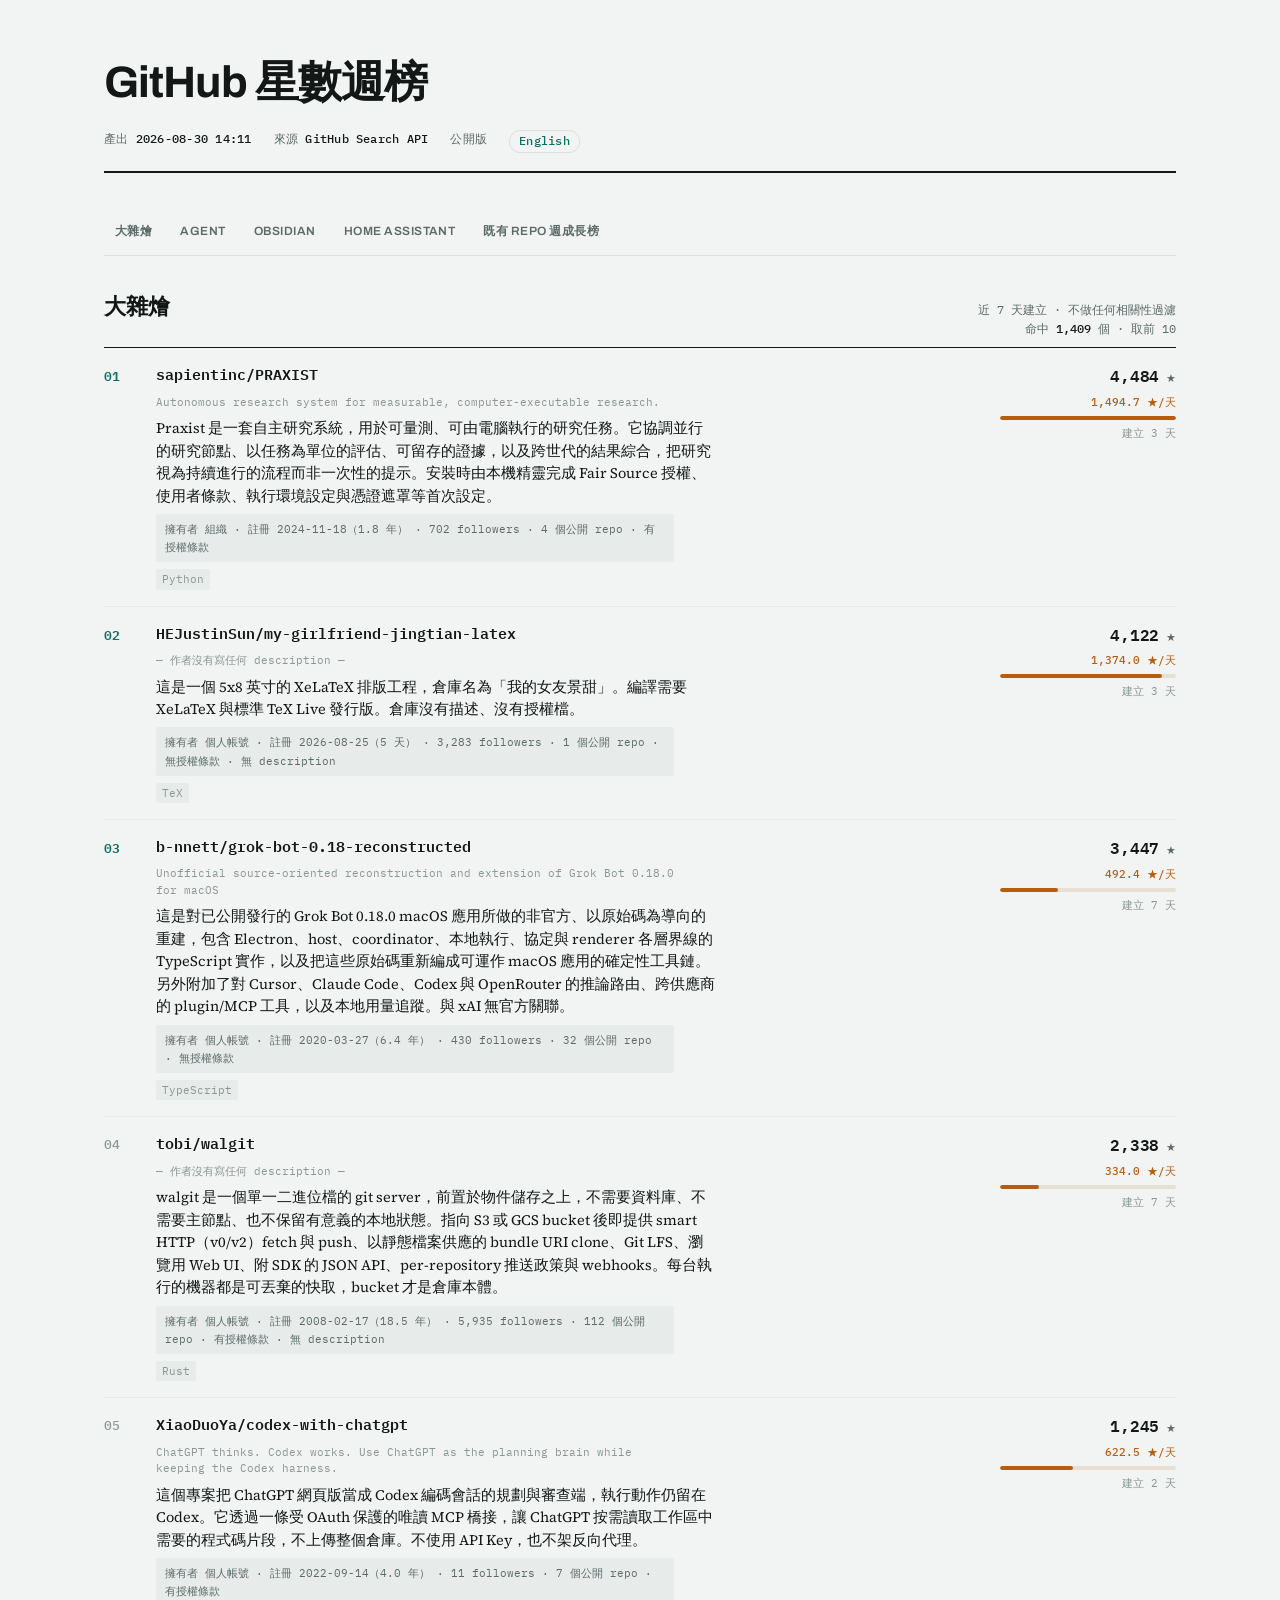
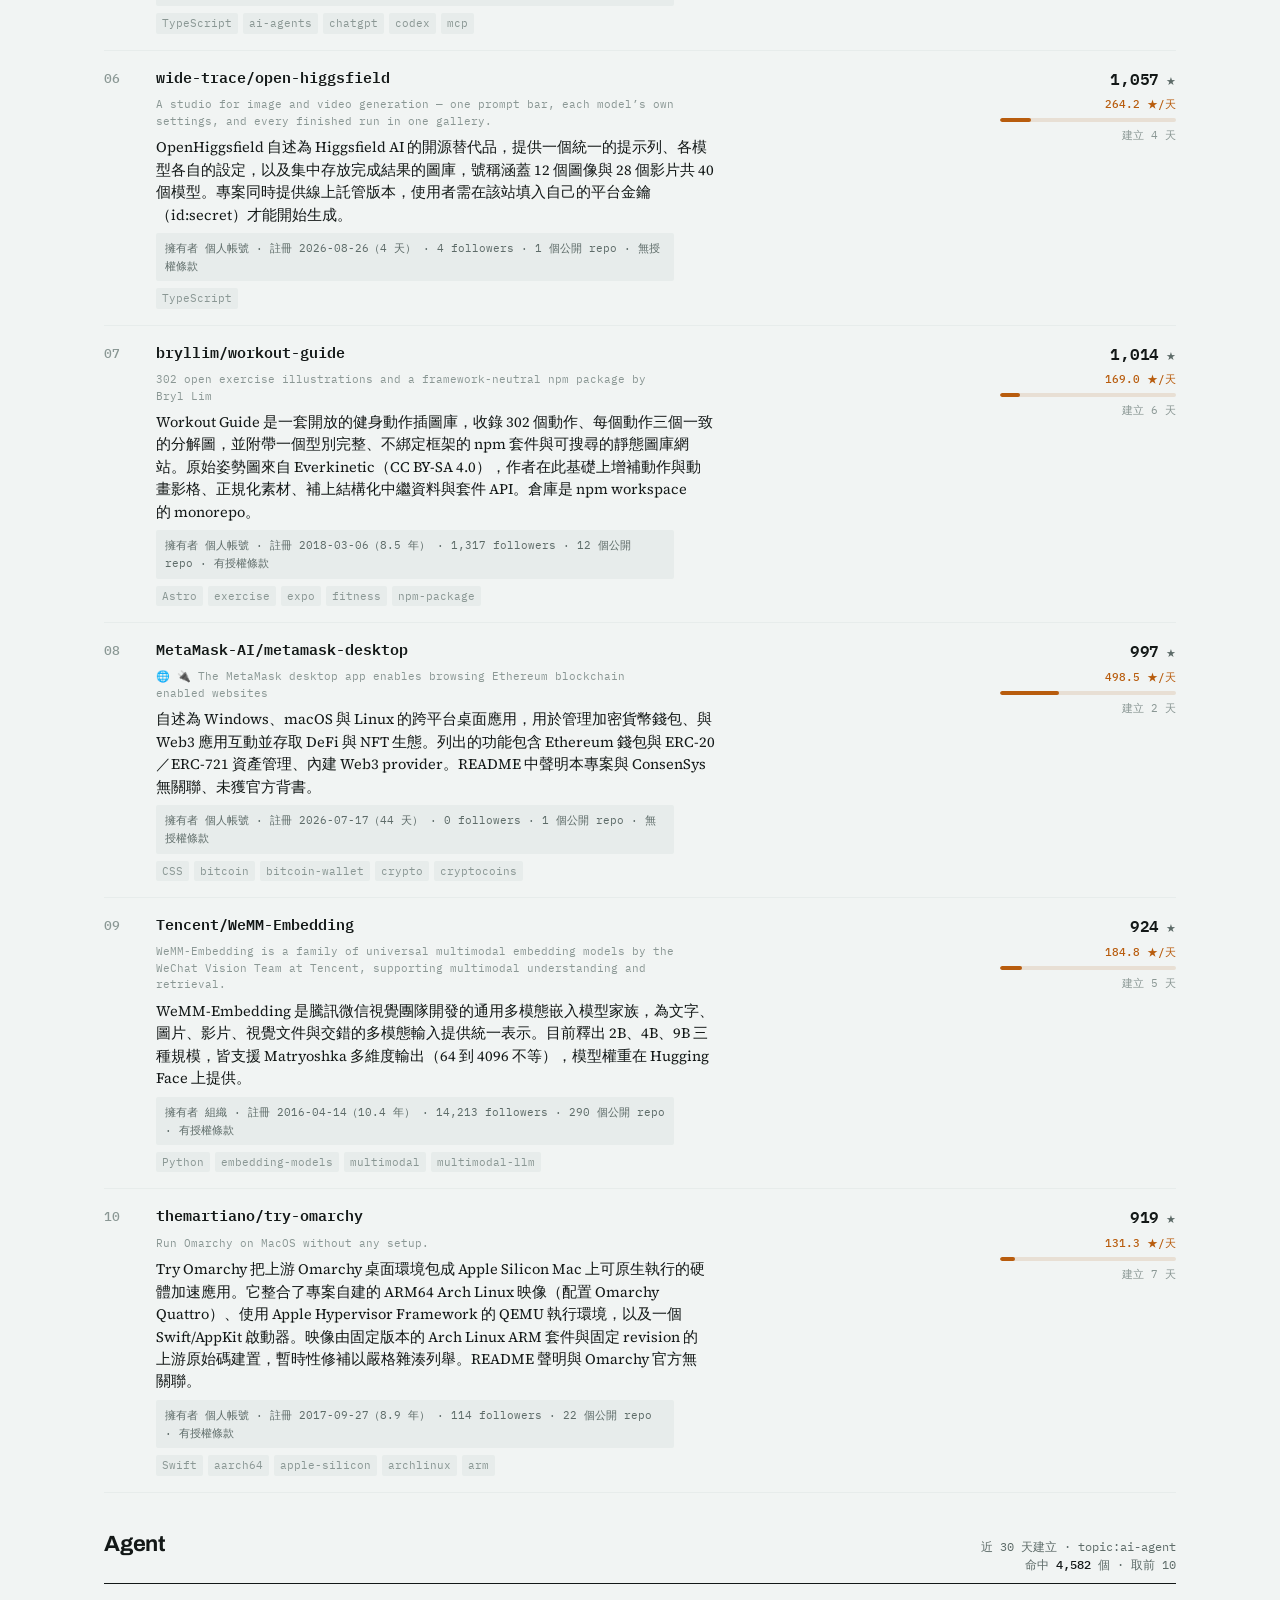
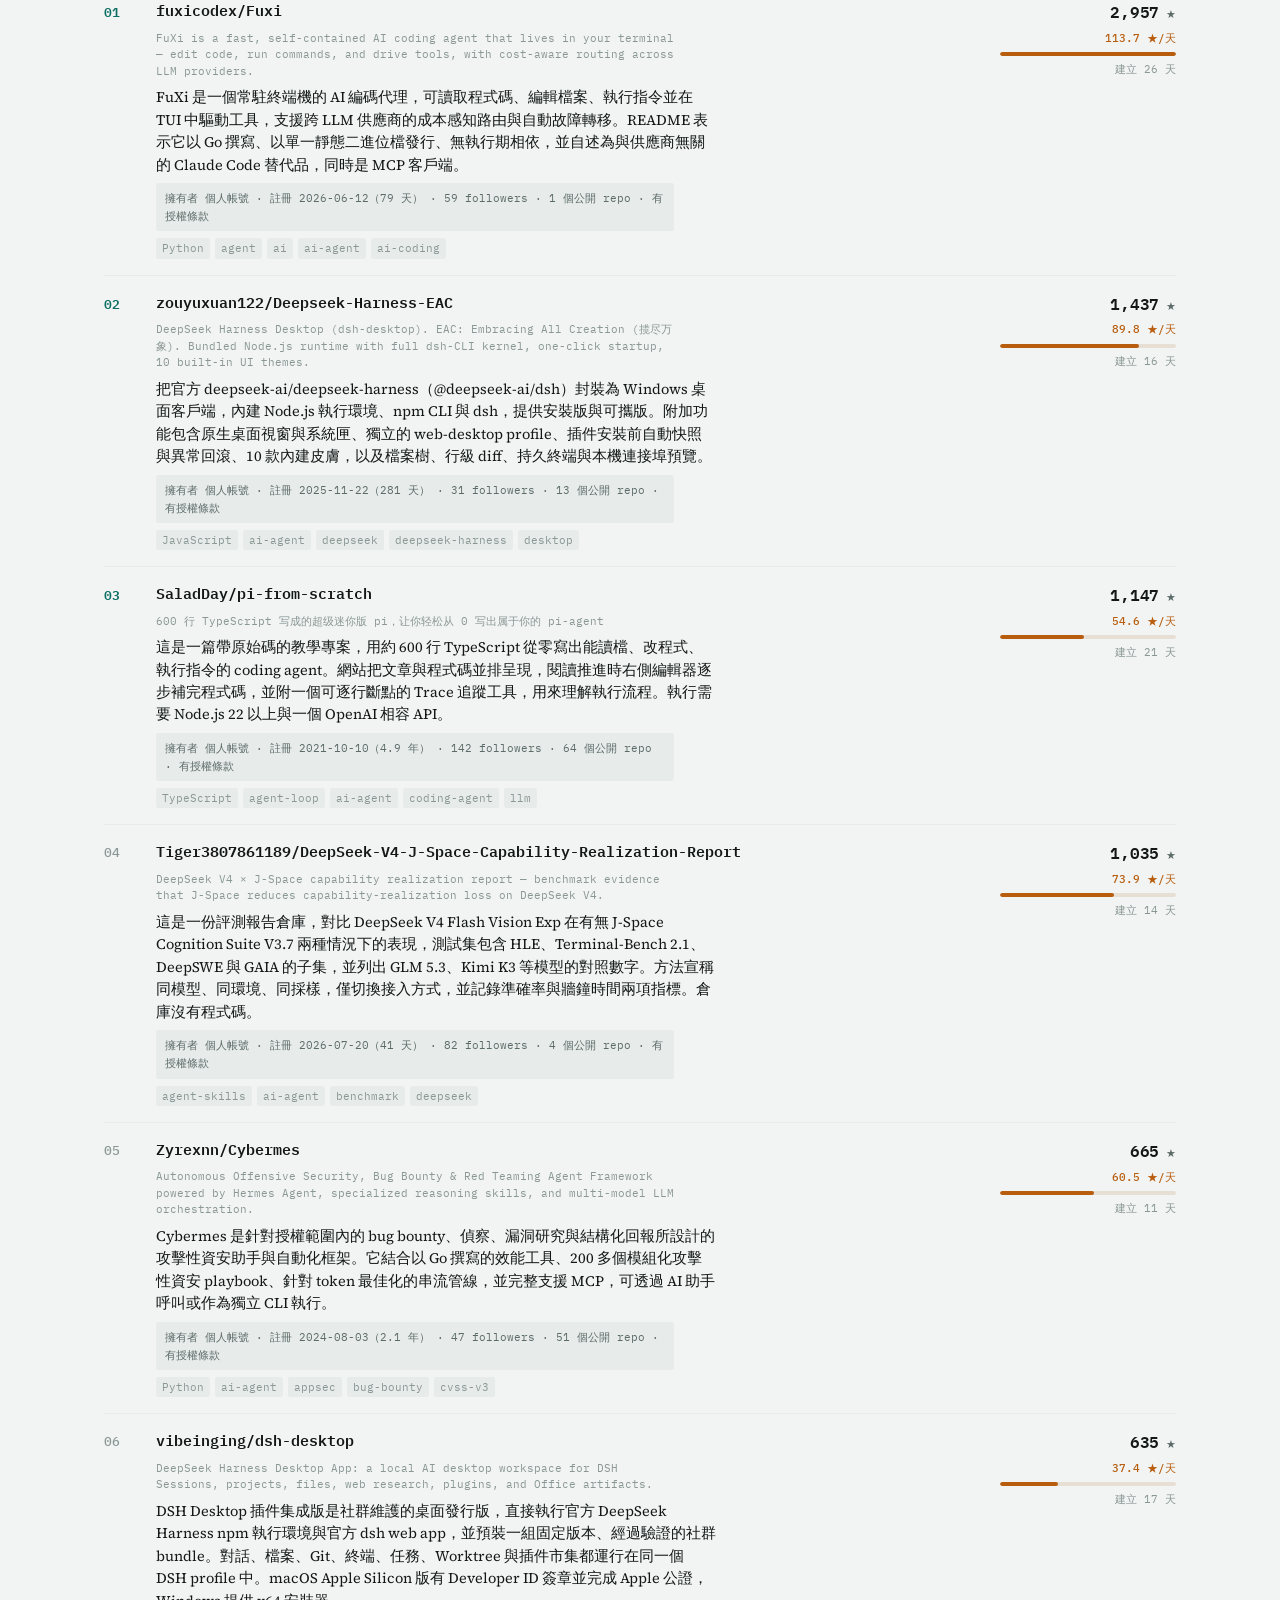
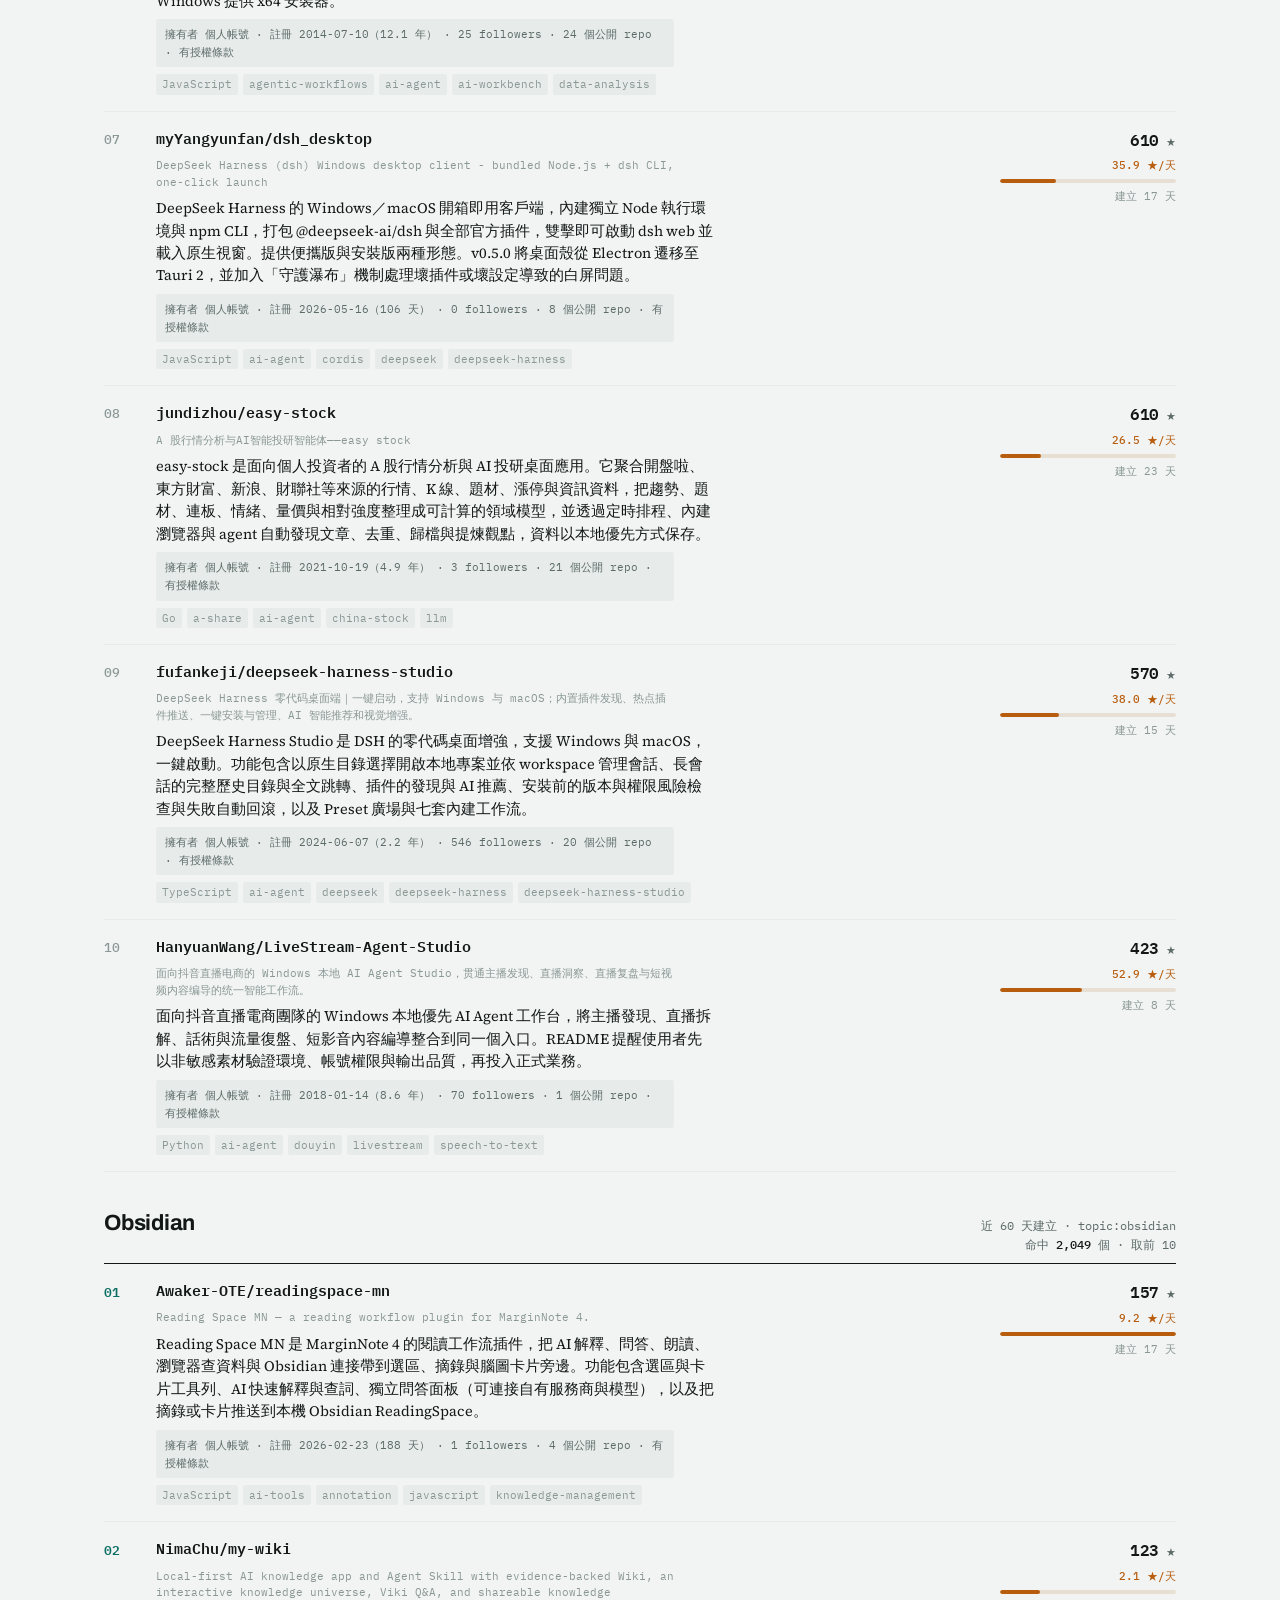
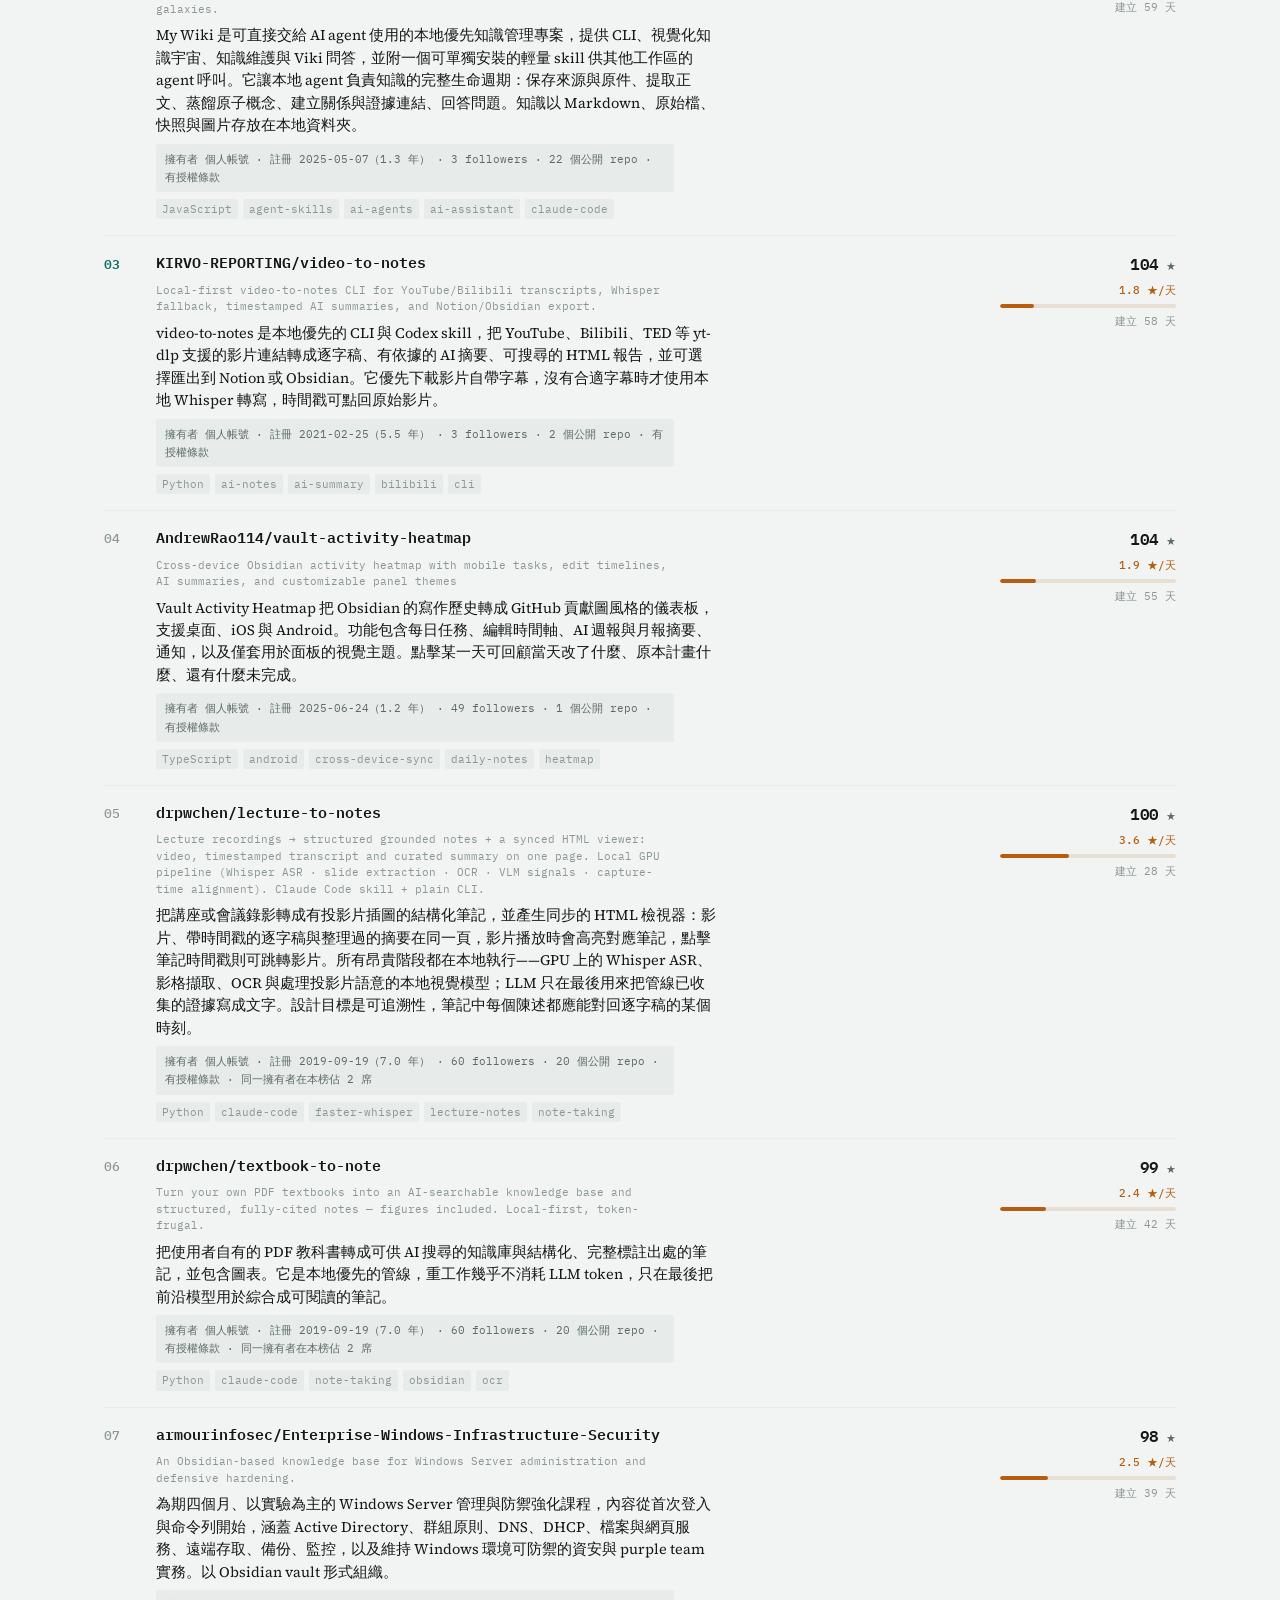
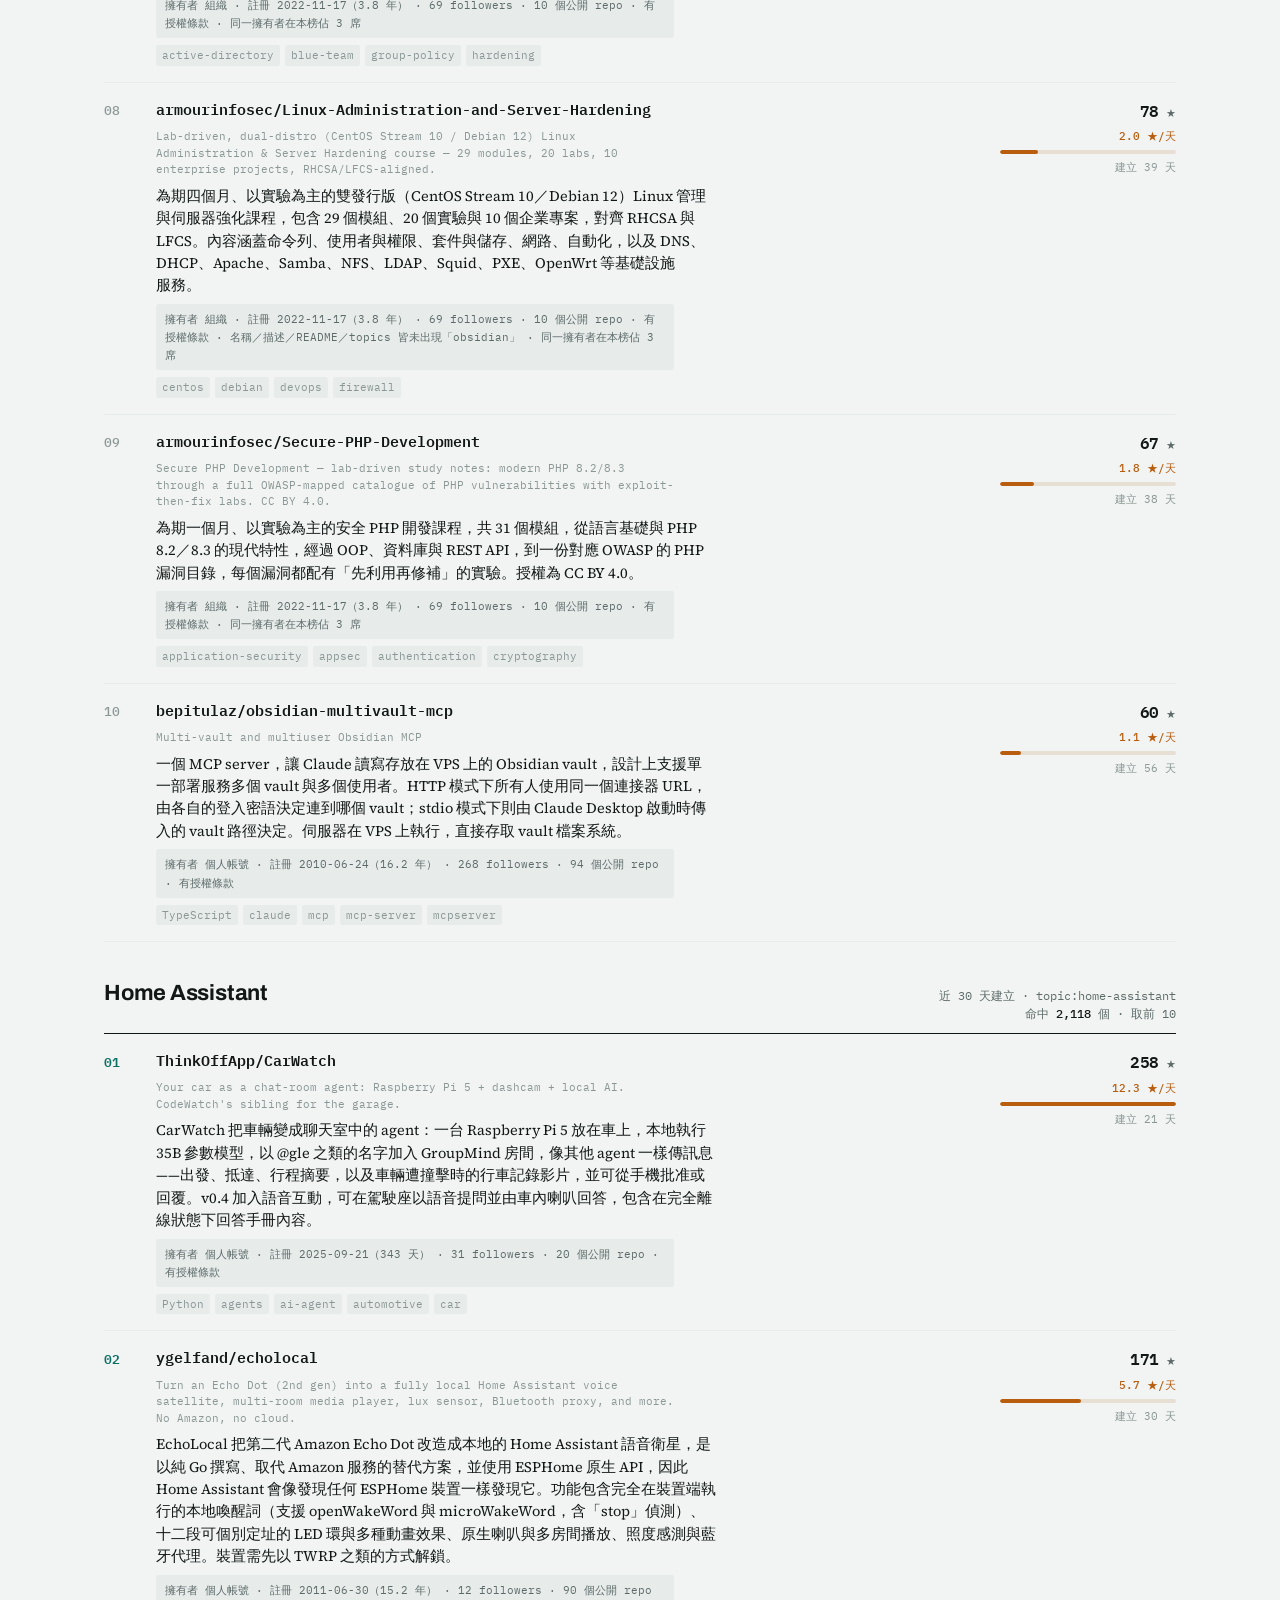
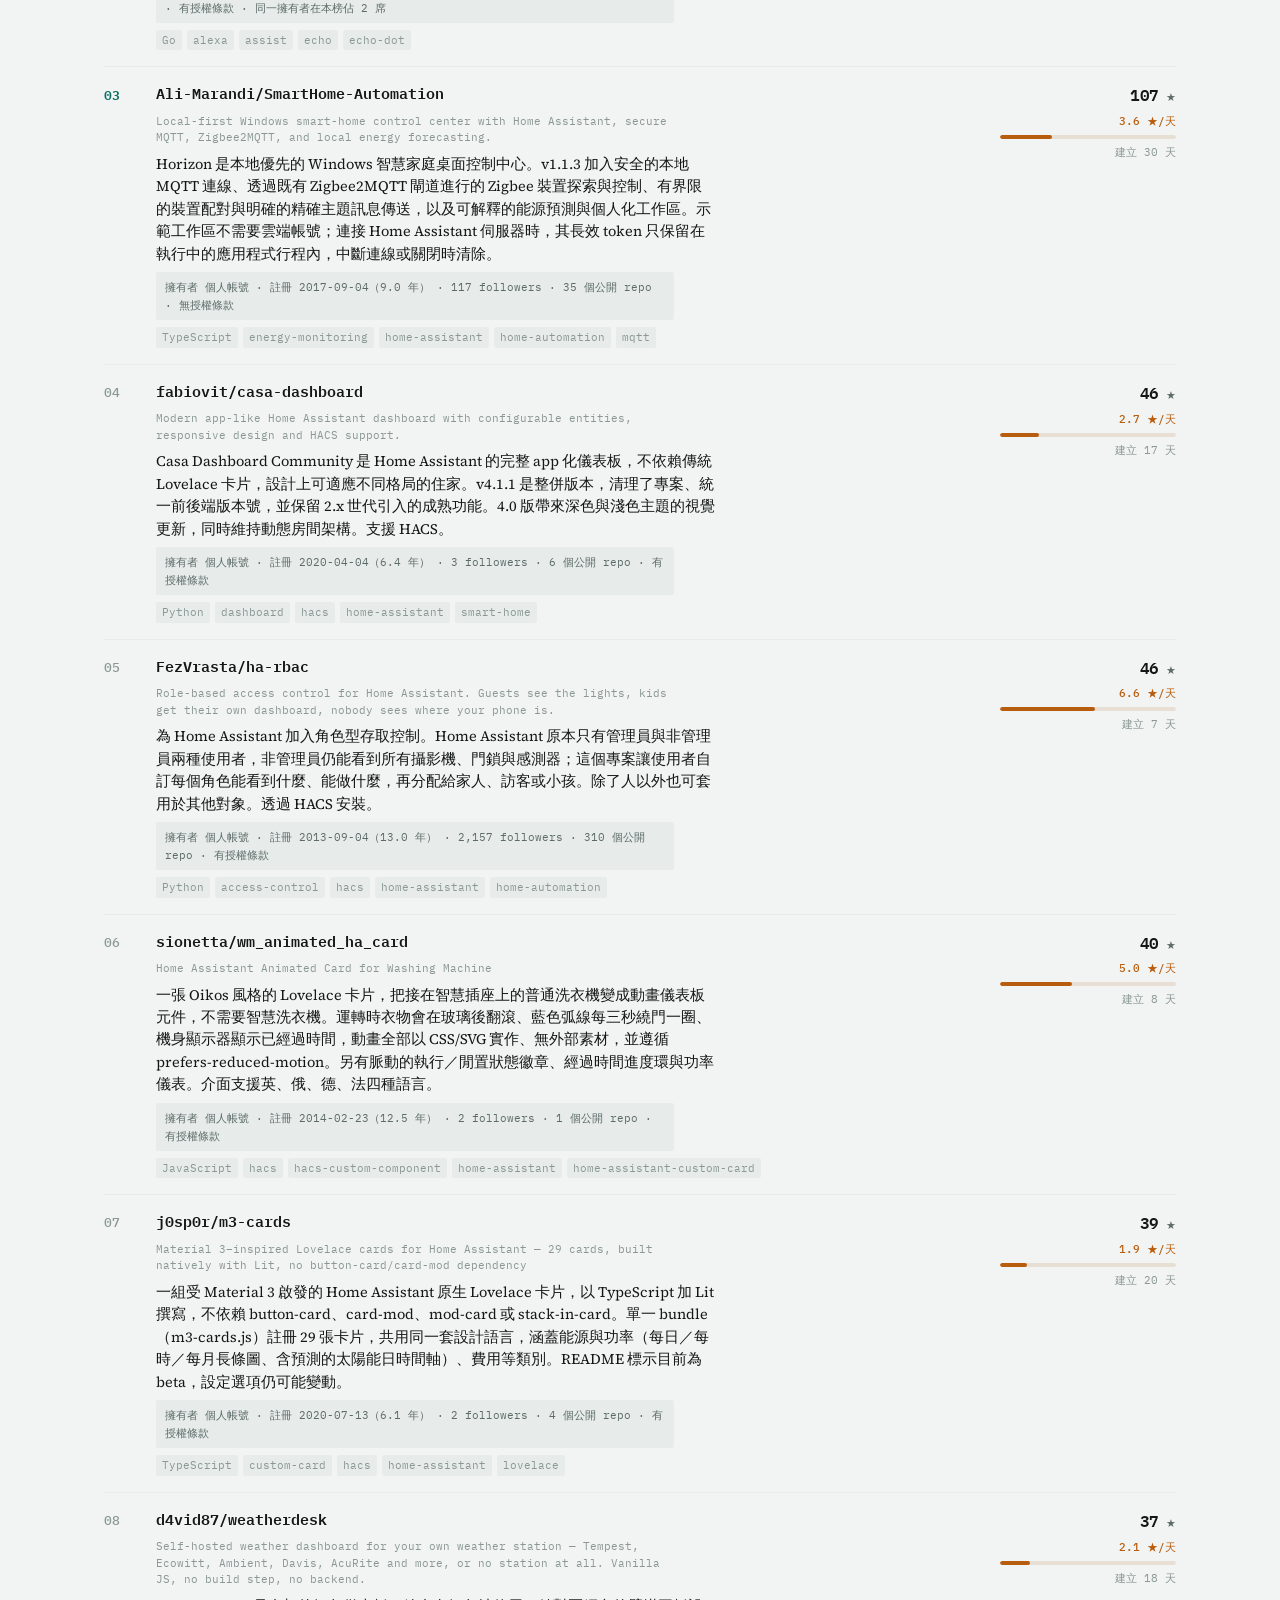
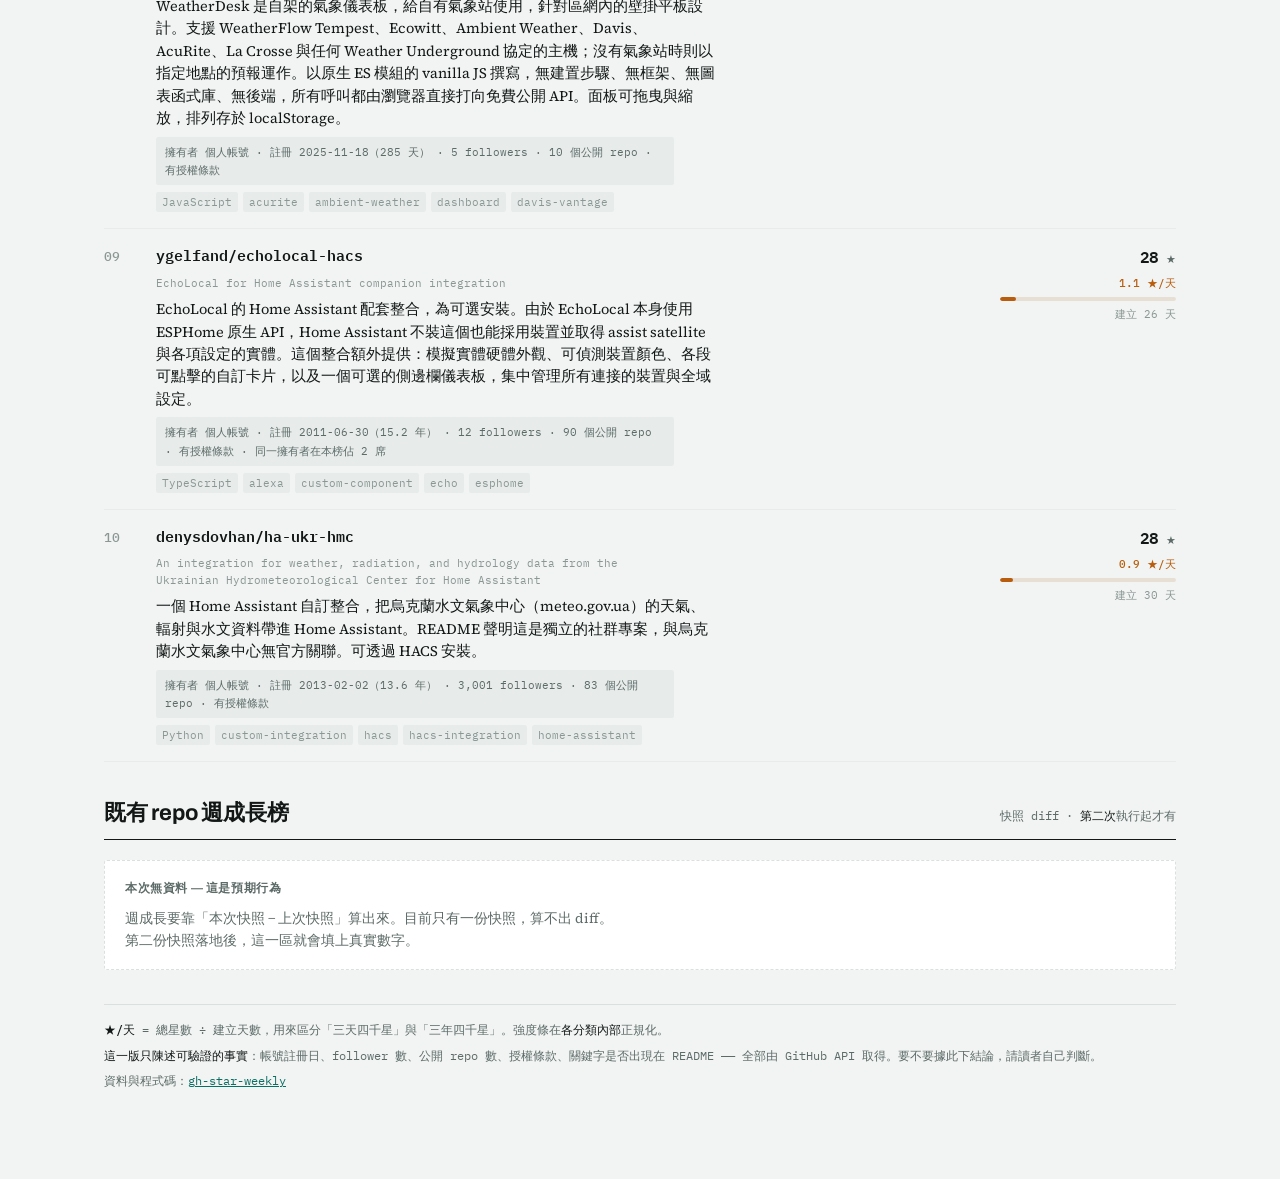
==== docs/zh/index.html @ 0b485f28 "雙語輸出：docs/ 英文、docs/zh/ 中文 - 介面字串抽到 scripts/i18n.py，中英各 40 個 key，加語言不用改 render.py - 英文說明由 LLM 直接用英文寫（" ====
<!doctype html>
<html lang="zh-Hant">
<head>
<meta charset="utf-8">
<meta name="viewport" content="width=device-width,initial-scale=1">
<title>GitHub 星數週榜 2026-08-30</title>
<style>
@import url("https://fonts.googleapis.com/css2?family=Archivo:wght@500;600;700&family=Source+Serif+4:opsz,wght@8..60,400;8..60,600&family=IBM+Plex+Mono:wght@400;500;600&display=swap");
:root{
  --ground:#F1F4F3; --surface:#FFFFFF; --ink:#131817; --muted:#5D6B68; --faint:#8A9794;
  --rule:#D9E0DE; --rule-soft:#E7ECEB; --accent:#0B6E63; --accent-soft:#DBEAE7;
  --heat:#B85C0D; --heat-track:#E8DFD4;
  --t-real:#0B6E63;   --t-real-bg:#DBEAE7;
  --t-novelty:#6D3F9E;--t-novelty-bg:#EBE2F5;
  --t-fame:#1F5B9E;   --t-fame-bg:#DEE9F5;
  --t-trend:#9A6207;  --t-trend-bg:#F3E8D3;
  --t-flood:#8A4B22;  --t-flood-bg:#F1E2D8;
  --t-mistag:#5D6B68; --t-mistag-bg:#E4E9E8;
  --t-scam:#A5251C;   --t-scam-bg:#F6DEDC;
  --chip:#E7ECEB;
}
@media (prefers-color-scheme:dark){:root:not([data-theme="light"]){
  --ground:#0E1312; --surface:#161C1B; --ink:#E6EDEB; --muted:#8FA09C; --faint:#6E7D79;
  --rule:#242D2B; --rule-soft:#1C2322; --accent:#4FD1BE; --accent-soft:#12302C;
  --heat:#DE9349; --heat-track:#2B2320;
  --t-real:#4FD1BE;   --t-real-bg:#12302C;
  --t-novelty:#B48BE8;--t-novelty-bg:#251C33;
  --t-fame:#6FA8E0;   --t-fame-bg:#152431;
  --t-trend:#DDA43C;  --t-trend-bg:#2C2415;
  --t-flood:#D08A5B;  --t-flood-bg:#2E2018;
  --t-mistag:#8FA09C; --t-mistag-bg:#1F2725;
  --t-scam:#EE7A70;   --t-scam-bg:#341A18;
  --chip:#1F2725;
}}
:root[data-theme="dark"]{
  --ground:#0E1312; --surface:#161C1B; --ink:#E6EDEB; --muted:#8FA09C; --faint:#6E7D79;
  --rule:#242D2B; --rule-soft:#1C2322; --accent:#4FD1BE; --accent-soft:#12302C;
  --heat:#DE9349; --heat-track:#2B2320;
  --t-real:#4FD1BE;   --t-real-bg:#12302C;
  --t-novelty:#B48BE8;--t-novelty-bg:#251C33;
  --t-fame:#6FA8E0;   --t-fame-bg:#152431;
  --t-trend:#DDA43C;  --t-trend-bg:#2C2415;
  --t-flood:#D08A5B;  --t-flood-bg:#2E2018;
  --t-mistag:#8FA09C; --t-mistag-bg:#1F2725;
  --t-scam:#EE7A70;   --t-scam-bg:#341A18;
  --chip:#1F2725;
}
*{box-sizing:border-box}
body{background:var(--ground);color:var(--ink);
  font-family:"Source Serif 4",Georgia,"Noto Serif CJK TC",serif;line-height:1.55;
  -webkit-font-smoothing:antialiased}
.wrap{max-width:1120px;margin:0 auto;padding:40px 24px 80px;
  display:flex;flex-direction:column;gap:34px}
.mast{display:flex;flex-direction:column;gap:14px;
  border-bottom:2px solid var(--ink);padding-bottom:18px}
.mast h1{font-family:Archivo,system-ui,sans-serif;font-weight:700;
  font-size:clamp(30px,5vw,44px);letter-spacing:-.02em;margin:0;text-wrap:balance}
.mast .meta{display:flex;flex-wrap:wrap;gap:8px 22px;
  font-family:"IBM Plex Mono",ui-monospace,monospace;font-size:12px;
  color:var(--muted);letter-spacing:.02em}
.mast .meta b{color:var(--ink);font-weight:500}
.legend{display:flex;flex-wrap:wrap;gap:6px;margin-top:2px}
nav{position:sticky;top:0;z-index:5;background:var(--ground);
  border-bottom:1px solid var(--rule);padding:10px 0;display:flex;flex-wrap:wrap;gap:6px}
nav a{font-family:Archivo,system-ui,sans-serif;font-size:12px;font-weight:600;
  text-decoration:none;color:var(--muted);padding:5px 11px;border-radius:2px;
  letter-spacing:.04em;text-transform:uppercase}
nav a:hover,nav a:focus-visible{color:var(--accent);background:var(--accent-soft)}
nav a:focus-visible{outline:2px solid var(--accent);outline-offset:1px}
section{display:flex;flex-direction:column}
.sechead{display:flex;align-items:baseline;justify-content:space-between;gap:16px;
  flex-wrap:wrap;padding-bottom:9px;border-bottom:1px solid var(--ink)}
.sechead h2{font-family:Archivo,system-ui,sans-serif;font-weight:700;font-size:22px;
  margin:0;letter-spacing:-.01em}
.sechead .q{font-family:"IBM Plex Mono",monospace;font-size:11.5px;color:var(--muted);
  text-align:right;line-height:1.6}
.sechead .q b{color:var(--ink);font-weight:500}
.verdict{font-size:14px;color:var(--ink);background:var(--surface);
  border-left:3px solid var(--accent);padding:11px 15px;margin:14px 0 4px;
  max-width:78ch;text-wrap:pretty}
.rows{display:flex;flex-direction:column}
.row{display:grid;grid-template-columns:34px minmax(0,1fr) 176px;gap:0 18px;
  align-items:start;padding:16px 0;border-bottom:1px solid var(--rule-soft)}
.rank{font-family:"IBM Plex Mono",monospace;font-size:13px;font-weight:500;
  color:var(--faint);padding-top:2px;font-variant-numeric:tabular-nums}
.row:nth-child(-n+3) .rank{color:var(--accent);font-weight:600}
.repo{min-width:0;display:flex;flex-direction:column;gap:7px}
.titleline{display:flex;flex-wrap:wrap;align-items:center;gap:8px}
.titleline a{font-family:"IBM Plex Mono",monospace;font-size:14.5px;font-weight:600;
  color:var(--ink);text-decoration:none;word-break:break-word}
.titleline a:hover{color:var(--accent);text-decoration:underline}
.titleline a:focus-visible{outline:2px solid var(--accent);outline-offset:2px}
.pill{font-family:Archivo,sans-serif;font-size:10.5px;font-weight:600;
  padding:2.5px 8px;border-radius:11px;letter-spacing:.03em;white-space:nowrap}
.pill.real{color:var(--t-real);background:var(--t-real-bg)}
.pill.novelty{color:var(--t-novelty);background:var(--t-novelty-bg)}
.pill.fame{color:var(--t-fame);background:var(--t-fame-bg)}
.pill.trend{color:var(--t-trend);background:var(--t-trend-bg)}
.pill.flood{color:var(--t-flood);background:var(--t-flood-bg)}
.pill.mistag{color:var(--t-mistag);background:var(--t-mistag-bg)}
.pill.scam{color:var(--t-scam);background:var(--t-scam-bg)}
.origdesc{font-family:"IBM Plex Mono",monospace;font-size:11px;color:var(--faint);
  line-height:1.5;max-width:74ch}
.what{font-size:14.5px;color:var(--ink);max-width:70ch;text-wrap:pretty}
.why{font-size:13.5px;color:var(--muted);max-width:70ch;text-wrap:pretty;
  border-left:3px solid var(--rule);padding-left:12px}
.why.real{border-color:var(--t-real)} .why.novelty{border-color:var(--t-novelty)}
.why.fame{border-color:var(--t-fame)} .why.trend{border-color:var(--t-trend)}
.why.flood{border-color:var(--t-flood)} .why.mistag{border-color:var(--t-mistag)}
.why.scam{border-color:var(--t-scam);background:var(--t-scam-bg);
  padding:9px 12px;color:var(--ink)}
.why b{color:var(--ink);font-weight:600}
.what b{font-weight:600}
.chips{display:flex;flex-wrap:wrap;gap:5px}
.chip{font-family:"IBM Plex Mono",monospace;font-size:10.5px;background:var(--chip);
  color:var(--faint);padding:2px 6px;border-radius:2px}
.data{display:flex;flex-direction:column;gap:5px;align-items:flex-end;
  font-family:"IBM Plex Mono",monospace;font-variant-numeric:tabular-nums}
.stars{font-size:16px;font-weight:600;letter-spacing:-.01em}
.stars span{font-size:11px;font-weight:400;color:var(--muted)}
.vel{font-size:11px;color:var(--heat);font-weight:500}
.bar{width:100%;height:4px;background:var(--heat-track);border-radius:2px;overflow:hidden}
.bar i{display:block;height:100%;background:var(--heat);border-radius:2px}
.age{font-size:10.5px;color:var(--faint)}
.pending{margin-top:20px;border:1px dashed var(--rule);border-radius:3px;
  background:var(--surface);padding:18px 20px;display:flex;flex-direction:column;gap:10px}
.pending h3{font-family:Archivo,sans-serif;font-size:12px;font-weight:600;margin:0;
  letter-spacing:.05em;text-transform:uppercase;color:var(--muted)}
.pending p{margin:0;font-size:14px;color:var(--muted);max-width:70ch}
.ghost{display:grid;grid-template-columns:34px minmax(0,1fr) 96px 96px;gap:0 16px;
  font-family:"IBM Plex Mono",monospace;font-size:12px;color:var(--muted);opacity:.55;
  padding:7px 0;border-bottom:1px solid var(--rule-soft);font-variant-numeric:tabular-nums}
.ghost.head{opacity:.9;font-weight:600;color:var(--ink);border-bottom:1px solid var(--rule);
  font-size:10.5px;text-transform:uppercase;letter-spacing:.05em}
.ghost .num{text-align:right}
.ghost .pos{color:var(--t-real)}
.skel{background:currentColor;opacity:.16;height:9px;border-radius:2px;display:block}
footer{border-top:1px solid var(--rule);padding-top:16px;font-family:"IBM Plex Mono",monospace;
  font-size:11.5px;color:var(--muted);display:flex;flex-direction:column;gap:7px;line-height:1.6}
footer b{color:var(--ink);font-weight:500}
@media(max-width:680px){
  nav{flex-wrap:nowrap;overflow-x:auto;-webkit-overflow-scrolling:touch;
      scrollbar-width:none}
  nav::-webkit-scrollbar{display:none}
  nav a{flex:0 0 auto}
  .row{grid-template-columns:26px minmax(0,1fr);gap:0 10px}
  .data{grid-column:2;align-items:flex-start;margin-top:10px}
  .bar{max-width:200px}
  .ghost{grid-template-columns:26px minmax(0,1fr) 70px 70px}
}
@media(prefers-reduced-motion:reduce){*{transition:none!important;animation:none!important}}
/* ---- 事實層（公開版的主角） ---- */
.facts{font-family:"IBM Plex Mono",ui-monospace,monospace;font-size:11px;
  color:var(--muted);line-height:1.65;background:var(--chip);
  padding:6px 9px;border-radius:2px;max-width:74ch}
/* ---- 成長榜表格 ---- */
.gsub{font-family:Archivo,system-ui,sans-serif;font-size:14px;font-weight:600;
  margin:22px 0 8px;color:var(--ink)}
.tablewrap{overflow-x:auto}
table{border-collapse:collapse;width:100%;min-width:520px;
  font-family:"IBM Plex Mono",ui-monospace,monospace;font-size:12.5px;
  font-variant-numeric:tabular-nums}
th{text-align:left;font-size:10.5px;letter-spacing:.05em;text-transform:uppercase;
  color:var(--muted);font-weight:600;padding:7px 10px;
  border-bottom:1px solid var(--rule)}
td{padding:8px 10px;border-bottom:1px solid var(--rule-soft)}
td.r{color:var(--faint);width:34px}
td.n a{color:var(--ink);text-decoration:none}
td.n a:hover{color:var(--accent);text-decoration:underline}
th.num,td.num{text-align:right}
td.up{color:var(--t-real);font-weight:600}
footer a{color:var(--accent)}
.mast .meta a.lang{color:var(--accent);text-decoration:none;font-weight:500;
  border:1px solid var(--rule);padding:1px 9px;border-radius:11px}
.mast .meta a.lang:hover{background:var(--accent-soft)}
.mast .meta a.lang:focus-visible{outline:2px solid var(--accent);outline-offset:2px}

</style>
</head>
<body>
<div class="wrap">
  <header class="mast">
    <h1>GitHub 星數週榜</h1>
    <div class="meta">
      <span>產出 <b>2026-08-30 14:11</b></span>
      <span>來源 <b>GitHub Search API</b></span>
      <span>公開版</span>
      <a class="lang" href="/gh-star-weekly/">English</a>
    </div>
    
  </header>
  <nav><a href="#misc">大雜燴</a><a href="#agent">Agent</a><a href="#obsidian">Obsidian</a><a href="#ha">Home Assistant</a><a href="#growth">既有 repo 週成長榜</a></nav>
  <section id="misc">
    <div class="sechead"><h2>大雜燴</h2>
      <div class="q">近 7 天建立 · 不做任何相關性過濾<br>
        命中 <b>1,409</b> 個 · 取前 10</div>
    </div>
    <div class="rows">
      <div class="row">
        <div class="rank">01</div>
        <div class="repo">
          <div class="titleline">
            <a href="https://github.com/sapientinc/PRAXIST" target="_blank" rel="noopener">sapientinc/PRAXIST</a>
            
          </div>
          <div class="origdesc">Autonomous research system for measurable, computer-executable research.</div>
          <div class="what">Praxist 是一套自主研究系統，用於可量測、可由電腦執行的研究任務。它協調並行的研究節點、以任務為單位的評估、可留存的證據，以及跨世代的結果綜合，把研究視為持續進行的流程而非一次性的提示。安裝時由本機精靈完成 Fair Source 授權、使用者條款、執行環境設定與憑證遮罩等首次設定。</div>
          
          <div class="facts">擁有者 組織 · 註冊 2024-11-18（1.8 年） · 702 followers · 4 個公開 repo · 有授權條款</div>
          <div class="chips"><span class="chip">Python</span></div>
        </div>
        <div class="data">
          <div class="stars">4,484<span> ★</span></div>
          <div class="vel">1,494.7 ★/天</div>
          <div class="bar"><i style="width:100.0%"></i></div>
          <div class="age">建立 3 天</div>
        </div>
      </div>
      <div class="row">
        <div class="rank">02</div>
        <div class="repo">
          <div class="titleline">
            <a href="https://github.com/HEJustinSun/my-girlfriend-jingtian-latex" target="_blank" rel="noopener">HEJustinSun/my-girlfriend-jingtian-latex</a>
            
          </div>
          <div class="origdesc">— 作者沒有寫任何 description —</div>
          <div class="what">這是一個 5x8 英寸的 XeLaTeX 排版工程，倉庫名為「我的女友景甜」。編譯需要 XeLaTeX 與標準 TeX Live 發行版。倉庫沒有描述、沒有授權檔。</div>
          
          <div class="facts">擁有者 個人帳號 · 註冊 2026-08-25（5 天） · 3,283 followers · 1 個公開 repo · 無授權條款 · 無 description</div>
          <div class="chips"><span class="chip">TeX</span></div>
        </div>
        <div class="data">
          <div class="stars">4,122<span> ★</span></div>
          <div class="vel">1,374.0 ★/天</div>
          <div class="bar"><i style="width:91.9%"></i></div>
          <div class="age">建立 3 天</div>
        </div>
      </div>
      <div class="row">
        <div class="rank">03</div>
        <div class="repo">
          <div class="titleline">
            <a href="https://github.com/b-nnett/grok-bot-0.18-reconstructed" target="_blank" rel="noopener">b-nnett/grok-bot-0.18-reconstructed</a>
            
          </div>
          <div class="origdesc">Unofficial source-oriented reconstruction and extension of Grok Bot 0.18.0 for macOS</div>
          <div class="what">這是對已公開發行的 Grok Bot 0.18.0 macOS 應用所做的非官方、以原始碼為導向的重建，包含 Electron、host、coordinator、本地執行、協定與 renderer 各層界線的 TypeScript 實作，以及把這些原始碼重新編成可運作 macOS 應用的確定性工具鏈。另外附加了對 Cursor、Claude Code、Codex 與 OpenRouter 的推論路由、跨供應商的 plugin/MCP 工具，以及本地用量追蹤。與 xAI 無官方關聯。</div>
          
          <div class="facts">擁有者 個人帳號 · 註冊 2020-03-27（6.4 年） · 430 followers · 32 個公開 repo · 無授權條款</div>
          <div class="chips"><span class="chip">TypeScript</span></div>
        </div>
        <div class="data">
          <div class="stars">3,447<span> ★</span></div>
          <div class="vel">492.4 ★/天</div>
          <div class="bar"><i style="width:32.9%"></i></div>
          <div class="age">建立 7 天</div>
        </div>
      </div>
      <div class="row">
        <div class="rank">04</div>
        <div class="repo">
          <div class="titleline">
            <a href="https://github.com/tobi/walgit" target="_blank" rel="noopener">tobi/walgit</a>
            
          </div>
          <div class="origdesc">— 作者沒有寫任何 description —</div>
          <div class="what">walgit 是一個單一二進位檔的 git server，前置於物件儲存之上，不需要資料庫、不需要主節點、也不保留有意義的本地狀態。指向 S3 或 GCS bucket 後即提供 smart HTTP（v0/v2）fetch 與 push、以靜態檔案供應的 bundle URI clone、Git LFS、瀏覽用 Web UI、附 SDK 的 JSON API、per-repository 推送政策與 webhooks。每台執行的機器都是可丟棄的快取，bucket 才是倉庫本體。</div>
          
          <div class="facts">擁有者 個人帳號 · 註冊 2008-02-17（18.5 年） · 5,935 followers · 112 個公開 repo · 有授權條款 · 無 description</div>
          <div class="chips"><span class="chip">Rust</span></div>
        </div>
        <div class="data">
          <div class="stars">2,338<span> ★</span></div>
          <div class="vel">334.0 ★/天</div>
          <div class="bar"><i style="width:22.3%"></i></div>
          <div class="age">建立 7 天</div>
        </div>
      </div>
      <div class="row">
        <div class="rank">05</div>
        <div class="repo">
          <div class="titleline">
            <a href="https://github.com/XiaoDuoYa/codex-with-chatgpt" target="_blank" rel="noopener">XiaoDuoYa/codex-with-chatgpt</a>
            
          </div>
          <div class="origdesc">ChatGPT thinks. Codex works. Use ChatGPT as the planning brain while keeping the Codex harness.</div>
          <div class="what">這個專案把 ChatGPT 網頁版當成 Codex 編碼會話的規劃與審查端，執行動作仍留在 Codex。它透過一條受 OAuth 保護的唯讀 MCP 橋接，讓 ChatGPT 按需讀取工作區中需要的程式碼片段，不上傳整個倉庫。不使用 API Key，也不架反向代理。</div>
          
          <div class="facts">擁有者 個人帳號 · 註冊 2022-09-14（4.0 年） · 11 followers · 7 個公開 repo · 有授權條款</div>
          <div class="chips"><span class="chip">TypeScript</span><span class="chip">ai-agents</span><span class="chip">chatgpt</span><span class="chip">codex</span><span class="chip">mcp</span></div>
        </div>
        <div class="data">
          <div class="stars">1,245<span> ★</span></div>
          <div class="vel">622.5 ★/天</div>
          <div class="bar"><i style="width:41.6%"></i></div>
          <div class="age">建立 2 天</div>
        </div>
      </div>
      <div class="row">
        <div class="rank">06</div>
        <div class="repo">
          <div class="titleline">
            <a href="https://github.com/wide-trace/open-higgsfield" target="_blank" rel="noopener">wide-trace/open-higgsfield</a>
            
          </div>
          <div class="origdesc">A studio for image and video generation — one prompt bar, each model’s own settings, and every finished run in one gallery.</div>
          <div class="what">OpenHiggsfield 自述為 Higgsfield AI 的開源替代品，提供一個統一的提示列、各模型各自的設定，以及集中存放完成結果的圖庫，號稱涵蓋 12 個圖像與 28 個影片共 40 個模型。專案同時提供線上託管版本，使用者需在該站填入自己的平台金鑰（id:secret）才能開始生成。</div>
          
          <div class="facts">擁有者 個人帳號 · 註冊 2026-08-26（4 天） · 4 followers · 1 個公開 repo · 無授權條款</div>
          <div class="chips"><span class="chip">TypeScript</span></div>
        </div>
        <div class="data">
          <div class="stars">1,057<span> ★</span></div>
          <div class="vel">264.2 ★/天</div>
          <div class="bar"><i style="width:17.7%"></i></div>
          <div class="age">建立 4 天</div>
        </div>
      </div>
      <div class="row">
        <div class="rank">07</div>
        <div class="repo">
          <div class="titleline">
            <a href="https://github.com/bryllim/workout-guide" target="_blank" rel="noopener">bryllim/workout-guide</a>
            
          </div>
          <div class="origdesc">302 open exercise illustrations and a framework-neutral npm package by Bryl Lim</div>
          <div class="what">Workout Guide 是一套開放的健身動作插圖庫，收錄 302 個動作、每個動作三個一致的分解圖，並附帶一個型別完整、不綁定框架的 npm 套件與可搜尋的靜態圖庫網站。原始姿勢圖來自 Everkinetic（CC BY-SA 4.0），作者在此基礎上增補動作與動畫影格、正規化素材、補上結構化中繼資料與套件 API。倉庫是 npm workspace 的 monorepo。</div>
          
          <div class="facts">擁有者 個人帳號 · 註冊 2018-03-06（8.5 年） · 1,317 followers · 12 個公開 repo · 有授權條款</div>
          <div class="chips"><span class="chip">Astro</span><span class="chip">exercise</span><span class="chip">expo</span><span class="chip">fitness</span><span class="chip">npm-package</span></div>
        </div>
        <div class="data">
          <div class="stars">1,014<span> ★</span></div>
          <div class="vel">169.0 ★/天</div>
          <div class="bar"><i style="width:11.3%"></i></div>
          <div class="age">建立 6 天</div>
        </div>
      </div>
      <div class="row">
        <div class="rank">08</div>
        <div class="repo">
          <div class="titleline">
            <a href="https://github.com/MetaMask-AI/metamask-desktop" target="_blank" rel="noopener">MetaMask-AI/metamask-desktop</a>
            
          </div>
          <div class="origdesc">🌐 🔌 The MetaMask desktop app enables browsing Ethereum blockchain enabled websites</div>
          <div class="what">自述為 Windows、macOS 與 Linux 的跨平台桌面應用，用於管理加密貨幣錢包、與 Web3 應用互動並存取 DeFi 與 NFT 生態。列出的功能包含 Ethereum 錢包與 ERC-20／ERC-721 資產管理、內建 Web3 provider。README 中聲明本專案與 ConsenSys 無關聯、未獲官方背書。</div>
          
          <div class="facts">擁有者 個人帳號 · 註冊 2026-07-17（44 天） · 0 followers · 1 個公開 repo · 無授權條款</div>
          <div class="chips"><span class="chip">CSS</span><span class="chip">bitcoin</span><span class="chip">bitcoin-wallet</span><span class="chip">crypto</span><span class="chip">cryptocoins</span></div>
        </div>
        <div class="data">
          <div class="stars">997<span> ★</span></div>
          <div class="vel">498.5 ★/天</div>
          <div class="bar"><i style="width:33.4%"></i></div>
          <div class="age">建立 2 天</div>
        </div>
      </div>
      <div class="row">
        <div class="rank">09</div>
        <div class="repo">
          <div class="titleline">
            <a href="https://github.com/Tencent/WeMM-Embedding" target="_blank" rel="noopener">Tencent/WeMM-Embedding</a>
            
          </div>
          <div class="origdesc">WeMM-Embedding is a family of universal multimodal embedding models by the WeChat Vision Team at Tencent, supporting multimodal understanding and retrieval.</div>
          <div class="what">WeMM-Embedding 是騰訊微信視覺團隊開發的通用多模態嵌入模型家族，為文字、圖片、影片、視覺文件與交錯的多模態輸入提供統一表示。目前釋出 2B、4B、9B 三種規模，皆支援 Matryoshka 多維度輸出（64 到 4096 不等），模型權重在 Hugging Face 上提供。</div>
          
          <div class="facts">擁有者 組織 · 註冊 2016-04-14（10.4 年） · 14,213 followers · 290 個公開 repo · 有授權條款</div>
          <div class="chips"><span class="chip">Python</span><span class="chip">embedding-models</span><span class="chip">multimodal</span><span class="chip">multimodal-llm</span></div>
        </div>
        <div class="data">
          <div class="stars">924<span> ★</span></div>
          <div class="vel">184.8 ★/天</div>
          <div class="bar"><i style="width:12.4%"></i></div>
          <div class="age">建立 5 天</div>
        </div>
      </div>
      <div class="row">
        <div class="rank">10</div>
        <div class="repo">
          <div class="titleline">
            <a href="https://github.com/themartiano/try-omarchy" target="_blank" rel="noopener">themartiano/try-omarchy</a>
            
          </div>
          <div class="origdesc">Run Omarchy on MacOS without any setup.</div>
          <div class="what">Try Omarchy 把上游 Omarchy 桌面環境包成 Apple Silicon Mac 上可原生執行的硬體加速應用。它整合了專案自建的 ARM64 Arch Linux 映像（配置 Omarchy Quattro）、使用 Apple Hypervisor Framework 的 QEMU 執行環境，以及一個 Swift/AppKit 啟動器。映像由固定版本的 Arch Linux ARM 套件與固定 revision 的上游原始碼建置，暫時性修補以嚴格雜湊列舉。README 聲明與 Omarchy 官方無關聯。</div>
          
          <div class="facts">擁有者 個人帳號 · 註冊 2017-09-27（8.9 年） · 114 followers · 22 個公開 repo · 有授權條款</div>
          <div class="chips"><span class="chip">Swift</span><span class="chip">aarch64</span><span class="chip">apple-silicon</span><span class="chip">archlinux</span><span class="chip">arm</span></div>
        </div>
        <div class="data">
          <div class="stars">919<span> ★</span></div>
          <div class="vel">131.3 ★/天</div>
          <div class="bar"><i style="width:8.8%"></i></div>
          <div class="age">建立 7 天</div>
        </div>
      </div>
    </div>
  </section>
  <section id="agent">
    <div class="sechead"><h2>Agent</h2>
      <div class="q">近 30 天建立 · topic:ai-agent<br>
        命中 <b>4,582</b> 個 · 取前 10</div>
    </div>
    <div class="rows">
      <div class="row">
        <div class="rank">01</div>
        <div class="repo">
          <div class="titleline">
            <a href="https://github.com/fuxicodex/Fuxi" target="_blank" rel="noopener">fuxicodex/Fuxi</a>
            
          </div>
          <div class="origdesc">FuXi is a fast, self-contained AI coding agent that lives in your terminal — edit code, run commands, and drive tools, with cost-aware routing across LLM providers.</div>
          <div class="what">FuXi 是一個常駐終端機的 AI 編碼代理，可讀取程式碼、編輯檔案、執行指令並在 TUI 中驅動工具，支援跨 LLM 供應商的成本感知路由與自動故障轉移。README 表示它以 Go 撰寫、以單一靜態二進位檔發行、無執行期相依，並自述為與供應商無關的 Claude Code 替代品，同時是 MCP 客戶端。</div>
          
          <div class="facts">擁有者 個人帳號 · 註冊 2026-06-12（79 天） · 59 followers · 1 個公開 repo · 有授權條款</div>
          <div class="chips"><span class="chip">Python</span><span class="chip">agent</span><span class="chip">ai</span><span class="chip">ai-agent</span><span class="chip">ai-coding</span></div>
        </div>
        <div class="data">
          <div class="stars">2,957<span> ★</span></div>
          <div class="vel">113.7 ★/天</div>
          <div class="bar"><i style="width:100.0%"></i></div>
          <div class="age">建立 26 天</div>
        </div>
      </div>
      <div class="row">
        <div class="rank">02</div>
        <div class="repo">
          <div class="titleline">
            <a href="https://github.com/zouyuxuan122/Deepseek-Harness-EAC" target="_blank" rel="noopener">zouyuxuan122/Deepseek-Harness-EAC</a>
            
          </div>
          <div class="origdesc">DeepSeek Harness Desktop (dsh-desktop). EAC: Embracing All Creation (揽尽万象). Bundled Node.js runtime with full dsh-CLI kernel, one-click startup, 10 built-in UI themes.</div>
          <div class="what">把官方 deepseek-ai/deepseek-harness（@deepseek-ai/dsh）封裝為 Windows 桌面客戶端，內建 Node.js 執行環境、npm CLI 與 dsh，提供安裝版與可攜版。附加功能包含原生桌面視窗與系統匣、獨立的 web-desktop profile、插件安裝前自動快照與異常回滾、10 款內建皮膚，以及檔案樹、行級 diff、持久終端與本機連接埠預覽。</div>
          
          <div class="facts">擁有者 個人帳號 · 註冊 2025-11-22（281 天） · 31 followers · 13 個公開 repo · 有授權條款</div>
          <div class="chips"><span class="chip">JavaScript</span><span class="chip">ai-agent</span><span class="chip">deepseek</span><span class="chip">deepseek-harness</span><span class="chip">desktop</span></div>
        </div>
        <div class="data">
          <div class="stars">1,437<span> ★</span></div>
          <div class="vel">89.8 ★/天</div>
          <div class="bar"><i style="width:79.0%"></i></div>
          <div class="age">建立 16 天</div>
        </div>
      </div>
      <div class="row">
        <div class="rank">03</div>
        <div class="repo">
          <div class="titleline">
            <a href="https://github.com/SaladDay/pi-from-scratch" target="_blank" rel="noopener">SaladDay/pi-from-scratch</a>
            
          </div>
          <div class="origdesc">600 行 TypeScript 写成的超级迷你版 pi，让你轻松从 0 写出属于你的 pi-agent</div>
          <div class="what">這是一篇帶原始碼的教學專案，用約 600 行 TypeScript 從零寫出能讀檔、改程式、執行指令的 coding agent。網站把文章與程式碼並排呈現，閱讀推進時右側編輯器逐步補完程式碼，並附一個可逐行斷點的 Trace 追蹤工具，用來理解執行流程。執行需要 Node.js 22 以上與一個 OpenAI 相容 API。</div>
          
          <div class="facts">擁有者 個人帳號 · 註冊 2021-10-10（4.9 年） · 142 followers · 64 個公開 repo · 有授權條款</div>
          <div class="chips"><span class="chip">TypeScript</span><span class="chip">agent-loop</span><span class="chip">ai-agent</span><span class="chip">coding-agent</span><span class="chip">llm</span></div>
        </div>
        <div class="data">
          <div class="stars">1,147<span> ★</span></div>
          <div class="vel">54.6 ★/天</div>
          <div class="bar"><i style="width:48.0%"></i></div>
          <div class="age">建立 21 天</div>
        </div>
      </div>
      <div class="row">
        <div class="rank">04</div>
        <div class="repo">
          <div class="titleline">
            <a href="https://github.com/Tiger3807861189/DeepSeek-V4-J-Space-Capability-Realization-Report" target="_blank" rel="noopener">Tiger3807861189/DeepSeek-V4-J-Space-Capability-Realization-Report</a>
            
          </div>
          <div class="origdesc">DeepSeek V4 × J-Space capability realization report — benchmark evidence that J-Space reduces capability-realization loss on DeepSeek V4.</div>
          <div class="what">這是一份評測報告倉庫，對比 DeepSeek V4 Flash Vision Exp 在有無 J-Space Cognition Suite V3.7 兩種情況下的表現，測試集包含 HLE、Terminal-Bench 2.1、DeepSWE 與 GAIA 的子集，並列出 GLM 5.3、Kimi K3 等模型的對照數字。方法宣稱同模型、同環境、同採樣，僅切換接入方式，並記錄準確率與牆鐘時間兩項指標。倉庫沒有程式碼。</div>
          
          <div class="facts">擁有者 個人帳號 · 註冊 2026-07-20（41 天） · 82 followers · 4 個公開 repo · 有授權條款</div>
          <div class="chips"><span class="chip">agent-skills</span><span class="chip">ai-agent</span><span class="chip">benchmark</span><span class="chip">deepseek</span></div>
        </div>
        <div class="data">
          <div class="stars">1,035<span> ★</span></div>
          <div class="vel">73.9 ★/天</div>
          <div class="bar"><i style="width:65.0%"></i></div>
          <div class="age">建立 14 天</div>
        </div>
      </div>
      <div class="row">
        <div class="rank">05</div>
        <div class="repo">
          <div class="titleline">
            <a href="https://github.com/Zyrexnn/Cybermes" target="_blank" rel="noopener">Zyrexnn/Cybermes</a>
            
          </div>
          <div class="origdesc">Autonomous Offensive Security, Bug Bounty &amp; Red Teaming Agent Framework powered by Hermes Agent, specialized reasoning skills, and multi-model LLM orchestration.</div>
          <div class="what">Cybermes 是針對授權範圍內的 bug bounty、偵察、漏洞研究與結構化回報所設計的攻擊性資安助手與自動化框架。它結合以 Go 撰寫的效能工具、200 多個模組化攻擊性資安 playbook、針對 token 最佳化的串流管線，並完整支援 MCP，可透過 AI 助手呼叫或作為獨立 CLI 執行。</div>
          
          <div class="facts">擁有者 個人帳號 · 註冊 2024-08-03（2.1 年） · 47 followers · 51 個公開 repo · 有授權條款</div>
          <div class="chips"><span class="chip">Python</span><span class="chip">ai-agent</span><span class="chip">appsec</span><span class="chip">bug-bounty</span><span class="chip">cvss-v3</span></div>
        </div>
        <div class="data">
          <div class="stars">665<span> ★</span></div>
          <div class="vel">60.5 ★/天</div>
          <div class="bar"><i style="width:53.2%"></i></div>
          <div class="age">建立 11 天</div>
        </div>
      </div>
      <div class="row">
        <div class="rank">06</div>
        <div class="repo">
          <div class="titleline">
            <a href="https://github.com/vibeinging/dsh-desktop" target="_blank" rel="noopener">vibeinging/dsh-desktop</a>
            
          </div>
          <div class="origdesc">DeepSeek Harness Desktop App: a local AI desktop workspace for DSH Sessions, projects, files, web research, plugins, and Office artifacts.</div>
          <div class="what">DSH Desktop 插件集成版是社群維護的桌面發行版，直接執行官方 DeepSeek Harness npm 執行環境與官方 dsh web app，並預裝一組固定版本、經過驗證的社群 bundle。對話、檔案、Git、終端、任務、Worktree 與插件市集都運行在同一個 DSH profile 中。macOS Apple Silicon 版有 Developer ID 簽章並完成 Apple 公證，Windows 提供 x64 安裝器。</div>
          
          <div class="facts">擁有者 個人帳號 · 註冊 2014-07-10（12.1 年） · 25 followers · 24 個公開 repo · 有授權條款</div>
          <div class="chips"><span class="chip">JavaScript</span><span class="chip">agentic-workflows</span><span class="chip">ai-agent</span><span class="chip">ai-workbench</span><span class="chip">data-analysis</span></div>
        </div>
        <div class="data">
          <div class="stars">635<span> ★</span></div>
          <div class="vel">37.4 ★/天</div>
          <div class="bar"><i style="width:32.9%"></i></div>
          <div class="age">建立 17 天</div>
        </div>
      </div>
      <div class="row">
        <div class="rank">07</div>
        <div class="repo">
          <div class="titleline">
            <a href="https://github.com/myYangyunfan/dsh_desktop" target="_blank" rel="noopener">myYangyunfan/dsh_desktop</a>
            
          </div>
          <div class="origdesc">DeepSeek Harness (dsh) Windows desktop client - bundled Node.js + dsh CLI, one-click launch</div>
          <div class="what">DeepSeek Harness 的 Windows／macOS 開箱即用客戶端，內建獨立 Node 執行環境與 npm CLI，打包 @deepseek-ai/dsh 與全部官方插件，雙擊即可啟動 dsh web 並載入原生視窗。提供便攜版與安裝版兩種形態。v0.5.0 將桌面殼從 Electron 遷移至 Tauri 2，並加入「守護瀑布」機制處理壞插件或壞設定導致的白屏問題。</div>
          
          <div class="facts">擁有者 個人帳號 · 註冊 2026-05-16（106 天） · 0 followers · 8 個公開 repo · 有授權條款</div>
          <div class="chips"><span class="chip">JavaScript</span><span class="chip">ai-agent</span><span class="chip">cordis</span><span class="chip">deepseek</span><span class="chip">deepseek-harness</span></div>
        </div>
        <div class="data">
          <div class="stars">610<span> ★</span></div>
          <div class="vel">35.9 ★/天</div>
          <div class="bar"><i style="width:31.6%"></i></div>
          <div class="age">建立 17 天</div>
        </div>
      </div>
      <div class="row">
        <div class="rank">08</div>
        <div class="repo">
          <div class="titleline">
            <a href="https://github.com/jundizhou/easy-stock" target="_blank" rel="noopener">jundizhou/easy-stock</a>
            
          </div>
          <div class="origdesc">A 股行情分析与AI智能投研智能体——easy stock</div>
          <div class="what">easy-stock 是面向個人投資者的 A 股行情分析與 AI 投研桌面應用。它聚合開盤啦、東方財富、新浪、財聯社等來源的行情、K 線、題材、漲停與資訊資料，把趨勢、題材、連板、情緒、量價與相對強度整理成可計算的領域模型，並透過定時排程、內建瀏覽器與 agent 自動發現文章、去重、歸檔與提煉觀點，資料以本地優先方式保存。</div>
          
          <div class="facts">擁有者 個人帳號 · 註冊 2021-10-19（4.9 年） · 3 followers · 21 個公開 repo · 有授權條款</div>
          <div class="chips"><span class="chip">Go</span><span class="chip">a-share</span><span class="chip">ai-agent</span><span class="chip">china-stock</span><span class="chip">llm</span></div>
        </div>
        <div class="data">
          <div class="stars">610<span> ★</span></div>
          <div class="vel">26.5 ★/天</div>
          <div class="bar"><i style="width:23.3%"></i></div>
          <div class="age">建立 23 天</div>
        </div>
      </div>
      <div class="row">
        <div class="rank">09</div>
        <div class="repo">
          <div class="titleline">
            <a href="https://github.com/fufankeji/deepseek-harness-studio" target="_blank" rel="noopener">fufankeji/deepseek-harness-studio</a>
            
          </div>
          <div class="origdesc">DeepSeek Harness 零代码桌面端｜一键启动，支持 Windows 与 macOS；内置插件发现、热点插件推送、一键安装与管理、AI 智能推荐和视觉增强。</div>
          <div class="what">DeepSeek Harness Studio 是 DSH 的零代碼桌面增強，支援 Windows 與 macOS，一鍵啟動。功能包含以原生目錄選擇開啟本地專案並依 workspace 管理會話、長會話的完整歷史目錄與全文跳轉、插件的發現與 AI 推薦、安裝前的版本與權限風險檢查與失敗自動回滾，以及 Preset 廣場與七套內建工作流。</div>
          
          <div class="facts">擁有者 個人帳號 · 註冊 2024-06-07（2.2 年） · 546 followers · 20 個公開 repo · 有授權條款</div>
          <div class="chips"><span class="chip">TypeScript</span><span class="chip">ai-agent</span><span class="chip">deepseek</span><span class="chip">deepseek-harness</span><span class="chip">deepseek-harness-studio</span></div>
        </div>
        <div class="data">
          <div class="stars">570<span> ★</span></div>
          <div class="vel">38.0 ★/天</div>
          <div class="bar"><i style="width:33.4%"></i></div>
          <div class="age">建立 15 天</div>
        </div>
      </div>
      <div class="row">
        <div class="rank">10</div>
        <div class="repo">
          <div class="titleline">
            <a href="https://github.com/HanyuanWang/LiveStream-Agent-Studio" target="_blank" rel="noopener">HanyuanWang/LiveStream-Agent-Studio</a>
            
          </div>
          <div class="origdesc">面向抖音直播电商的 Windows 本地 AI Agent Studio，贯通主播发现、直播洞察、直播复盘与短视频内容编导的统一智能工作流。</div>
          <div class="what">面向抖音直播電商團隊的 Windows 本地優先 AI Agent 工作台，將主播發現、直播拆解、話術與流量復盤、短影音內容編導整合到同一個入口。README 提醒使用者先以非敏感素材驗證環境、帳號權限與輸出品質，再投入正式業務。</div>
          
          <div class="facts">擁有者 個人帳號 · 註冊 2018-01-14（8.6 年） · 70 followers · 1 個公開 repo · 有授權條款</div>
          <div class="chips"><span class="chip">Python</span><span class="chip">ai-agent</span><span class="chip">douyin</span><span class="chip">livestream</span><span class="chip">speech-to-text</span></div>
        </div>
        <div class="data">
          <div class="stars">423<span> ★</span></div>
          <div class="vel">52.9 ★/天</div>
          <div class="bar"><i style="width:46.5%"></i></div>
          <div class="age">建立 8 天</div>
        </div>
      </div>
    </div>
  </section>
  <section id="obsidian">
    <div class="sechead"><h2>Obsidian</h2>
      <div class="q">近 60 天建立 · topic:obsidian<br>
        命中 <b>2,049</b> 個 · 取前 10</div>
    </div>
    <div class="rows">
      <div class="row">
        <div class="rank">01</div>
        <div class="repo">
          <div class="titleline">
            <a href="https://github.com/Awaker-OTE/readingspace-mn" target="_blank" rel="noopener">Awaker-OTE/readingspace-mn</a>
            
          </div>
          <div class="origdesc">Reading Space MN — a reading workflow plugin for MarginNote 4.</div>
          <div class="what">Reading Space MN 是 MarginNote 4 的閱讀工作流插件，把 AI 解釋、問答、朗讀、瀏覽器查資料與 Obsidian 連接帶到選區、摘錄與腦圖卡片旁邊。功能包含選區與卡片工具列、AI 快速解釋與查詞、獨立問答面板（可連接自有服務商與模型），以及把摘錄或卡片推送到本機 Obsidian ReadingSpace。</div>
          
          <div class="facts">擁有者 個人帳號 · 註冊 2026-02-23（188 天） · 1 followers · 4 個公開 repo · 有授權條款</div>
          <div class="chips"><span class="chip">JavaScript</span><span class="chip">ai-tools</span><span class="chip">annotation</span><span class="chip">javascript</span><span class="chip">knowledge-management</span></div>
        </div>
        <div class="data">
          <div class="stars">157<span> ★</span></div>
          <div class="vel">9.2 ★/天</div>
          <div class="bar"><i style="width:100.0%"></i></div>
          <div class="age">建立 17 天</div>
        </div>
      </div>
      <div class="row">
        <div class="rank">02</div>
        <div class="repo">
          <div class="titleline">
            <a href="https://github.com/NimaChu/my-wiki" target="_blank" rel="noopener">NimaChu/my-wiki</a>
            
          </div>
          <div class="origdesc">Local-first AI knowledge app and Agent Skill with evidence-backed Wiki, an interactive knowledge universe, Viki Q&amp;A, and shareable knowledge galaxies.</div>
          <div class="what">My Wiki 是可直接交給 AI agent 使用的本地優先知識管理專案，提供 CLI、視覺化知識宇宙、知識維護與 Viki 問答，並附一個可單獨安裝的輕量 skill 供其他工作區的 agent 呼叫。它讓本地 agent 負責知識的完整生命週期：保存來源與原件、提取正文、蒸餾原子概念、建立關係與證據連結、回答問題。知識以 Markdown、原始檔、快照與圖片存放在本地資料夾。</div>
          
          <div class="facts">擁有者 個人帳號 · 註冊 2025-05-07（1.3 年） · 3 followers · 22 個公開 repo · 有授權條款</div>
          <div class="chips"><span class="chip">JavaScript</span><span class="chip">agent-skills</span><span class="chip">ai-agents</span><span class="chip">ai-assistant</span><span class="chip">claude-code</span></div>
        </div>
        <div class="data">
          <div class="stars">123<span> ★</span></div>
          <div class="vel">2.1 ★/天</div>
          <div class="bar"><i style="width:22.8%"></i></div>
          <div class="age">建立 59 天</div>
        </div>
      </div>
      <div class="row">
        <div class="rank">03</div>
        <div class="repo">
          <div class="titleline">
            <a href="https://github.com/KIRVO-REPORTING/video-to-notes" target="_blank" rel="noopener">KIRVO-REPORTING/video-to-notes</a>
            
          </div>
          <div class="origdesc">Local-first video-to-notes CLI for YouTube/Bilibili transcripts, Whisper fallback, timestamped AI summaries, and Notion/Obsidian export.</div>
          <div class="what">video-to-notes 是本地優先的 CLI 與 Codex skill，把 YouTube、Bilibili、TED 等 yt-dlp 支援的影片連結轉成逐字稿、有依據的 AI 摘要、可搜尋的 HTML 報告，並可選擇匯出到 Notion 或 Obsidian。它優先下載影片自帶字幕，沒有合適字幕時才使用本地 Whisper 轉寫，時間戳可點回原始影片。</div>
          
          <div class="facts">擁有者 個人帳號 · 註冊 2021-02-25（5.5 年） · 3 followers · 2 個公開 repo · 有授權條款</div>
          <div class="chips"><span class="chip">Python</span><span class="chip">ai-notes</span><span class="chip">ai-summary</span><span class="chip">bilibili</span><span class="chip">cli</span></div>
        </div>
        <div class="data">
          <div class="stars">104<span> ★</span></div>
          <div class="vel">1.8 ★/天</div>
          <div class="bar"><i style="width:19.6%"></i></div>
          <div class="age">建立 58 天</div>
        </div>
      </div>
      <div class="row">
        <div class="rank">04</div>
        <div class="repo">
          <div class="titleline">
            <a href="https://github.com/AndrewRao114/vault-activity-heatmap" target="_blank" rel="noopener">AndrewRao114/vault-activity-heatmap</a>
            
          </div>
          <div class="origdesc">Cross-device Obsidian activity heatmap with mobile tasks, edit timelines, AI summaries, and customizable panel themes</div>
          <div class="what">Vault Activity Heatmap 把 Obsidian 的寫作歷史轉成 GitHub 貢獻圖風格的儀表板，支援桌面、iOS 與 Android。功能包含每日任務、編輯時間軸、AI 週報與月報摘要、通知，以及僅套用於面板的視覺主題。點擊某一天可回顧當天改了什麼、原本計畫什麼、還有什麼未完成。</div>
          
          <div class="facts">擁有者 個人帳號 · 註冊 2025-06-24（1.2 年） · 49 followers · 1 個公開 repo · 有授權條款</div>
          <div class="chips"><span class="chip">TypeScript</span><span class="chip">android</span><span class="chip">cross-device-sync</span><span class="chip">daily-notes</span><span class="chip">heatmap</span></div>
        </div>
        <div class="data">
          <div class="stars">104<span> ★</span></div>
          <div class="vel">1.9 ★/天</div>
          <div class="bar"><i style="width:20.7%"></i></div>
          <div class="age">建立 55 天</div>
        </div>
      </div>
      <div class="row">
        <div class="rank">05</div>
        <div class="repo">
          <div class="titleline">
            <a href="https://github.com/drpwchen/lecture-to-notes" target="_blank" rel="noopener">drpwchen/lecture-to-notes</a>
            
          </div>
          <div class="origdesc">Lecture recordings → structured grounded notes + a synced HTML viewer: video, timestamped transcript and curated summary on one page. Local GPU pipeline (Whisper ASR · slide extraction · OCR · VLM signals · capture-time alignment). Claude Code skill + plain CLI.</div>
          <div class="what">把講座或會議錄影轉成有投影片插圖的結構化筆記，並產生同步的 HTML 檢視器：影片、帶時間戳的逐字稿與整理過的摘要在同一頁，影片播放時會高亮對應筆記，點擊筆記時間戳則可跳轉影片。所有昂貴階段都在本地執行——GPU 上的 Whisper ASR、影格擷取、OCR 與處理投影片語意的本地視覺模型；LLM 只在最後用來把管線已收集的證據寫成文字。設計目標是可追溯性，筆記中每個陳述都應能對回逐字稿的某個時刻。</div>
          
          <div class="facts">擁有者 個人帳號 · 註冊 2019-09-19（7.0 年） · 60 followers · 20 個公開 repo · 有授權條款 · 同一擁有者在本榜佔 2 席</div>
          <div class="chips"><span class="chip">Python</span><span class="chip">claude-code</span><span class="chip">faster-whisper</span><span class="chip">lecture-notes</span><span class="chip">note-taking</span></div>
        </div>
        <div class="data">
          <div class="stars">100<span> ★</span></div>
          <div class="vel">3.6 ★/天</div>
          <div class="bar"><i style="width:39.1%"></i></div>
          <div class="age">建立 28 天</div>
        </div>
      </div>
      <div class="row">
        <div class="rank">06</div>
        <div class="repo">
          <div class="titleline">
            <a href="https://github.com/drpwchen/textbook-to-note" target="_blank" rel="noopener">drpwchen/textbook-to-note</a>
            
          </div>
          <div class="origdesc">Turn your own PDF textbooks into an AI-searchable knowledge base and structured, fully-cited notes — figures included. Local-first, token-frugal.</div>
          <div class="what">把使用者自有的 PDF 教科書轉成可供 AI 搜尋的知識庫與結構化、完整標註出處的筆記，並包含圖表。它是本地優先的管線，重工作幾乎不消耗 LLM token，只在最後把前沿模型用於綜合成可閱讀的筆記。</div>
          
          <div class="facts">擁有者 個人帳號 · 註冊 2019-09-19（7.0 年） · 60 followers · 20 個公開 repo · 有授權條款 · 同一擁有者在本榜佔 2 席</div>
          <div class="chips"><span class="chip">Python</span><span class="chip">claude-code</span><span class="chip">note-taking</span><span class="chip">obsidian</span><span class="chip">ocr</span></div>
        </div>
        <div class="data">
          <div class="stars">99<span> ★</span></div>
          <div class="vel">2.4 ★/天</div>
          <div class="bar"><i style="width:26.1%"></i></div>
          <div class="age">建立 42 天</div>
        </div>
      </div>
      <div class="row">
        <div class="rank">07</div>
        <div class="repo">
          <div class="titleline">
            <a href="https://github.com/armourinfosec/Enterprise-Windows-Infrastructure-Security" target="_blank" rel="noopener">armourinfosec/Enterprise-Windows-Infrastructure-Security</a>
            
          </div>
          <div class="origdesc">An Obsidian-based knowledge base for Windows Server administration and defensive hardening.</div>
          <div class="what">為期四個月、以實驗為主的 Windows Server 管理與防禦強化課程，內容從首次登入與命令列開始，涵蓋 Active Directory、群組原則、DNS、DHCP、檔案與網頁服務、遠端存取、備份、監控，以及維持 Windows 環境可防禦的資安與 purple team 實務。以 Obsidian vault 形式組織。</div>
          
          <div class="facts">擁有者 組織 · 註冊 2022-11-17（3.8 年） · 69 followers · 10 個公開 repo · 有授權條款 · 同一擁有者在本榜佔 3 席</div>
          <div class="chips"><span class="chip">active-directory</span><span class="chip">blue-team</span><span class="chip">group-policy</span><span class="chip">hardening</span></div>
        </div>
        <div class="data">
          <div class="stars">98<span> ★</span></div>
          <div class="vel">2.5 ★/天</div>
          <div class="bar"><i style="width:27.2%"></i></div>
          <div class="age">建立 39 天</div>
        </div>
      </div>
      <div class="row">
        <div class="rank">08</div>
        <div class="repo">
          <div class="titleline">
            <a href="https://github.com/armourinfosec/Linux-Administration-and-Server-Hardening" target="_blank" rel="noopener">armourinfosec/Linux-Administration-and-Server-Hardening</a>
            
          </div>
          <div class="origdesc">Lab-driven, dual-distro (CentOS Stream 10 / Debian 12) Linux Administration &amp; Server Hardening course — 29 modules, 20 labs, 10 enterprise projects, RHCSA/LFCS-aligned.</div>
          <div class="what">為期四個月、以實驗為主的雙發行版（CentOS Stream 10／Debian 12）Linux 管理與伺服器強化課程，包含 29 個模組、20 個實驗與 10 個企業專案，對齊 RHCSA 與 LFCS。內容涵蓋命令列、使用者與權限、套件與儲存、網路、自動化，以及 DNS、DHCP、Apache、Samba、NFS、LDAP、Squid、PXE、OpenWrt 等基礎設施服務。</div>
          
          <div class="facts">擁有者 組織 · 註冊 2022-11-17（3.8 年） · 69 followers · 10 個公開 repo · 有授權條款 · 名稱／描述／README／topics 皆未出現「obsidian」 · 同一擁有者在本榜佔 3 席</div>
          <div class="chips"><span class="chip">centos</span><span class="chip">debian</span><span class="chip">devops</span><span class="chip">firewall</span></div>
        </div>
        <div class="data">
          <div class="stars">78<span> ★</span></div>
          <div class="vel">2.0 ★/天</div>
          <div class="bar"><i style="width:21.7%"></i></div>
          <div class="age">建立 39 天</div>
        </div>
      </div>
      <div class="row">
        <div class="rank">09</div>
        <div class="repo">
          <div class="titleline">
            <a href="https://github.com/armourinfosec/Secure-PHP-Development" target="_blank" rel="noopener">armourinfosec/Secure-PHP-Development</a>
            
          </div>
          <div class="origdesc">Secure PHP Development — lab-driven study notes: modern PHP 8.2/8.3 through a full OWASP-mapped catalogue of PHP vulnerabilities with exploit-then-fix labs. CC BY 4.0.</div>
          <div class="what">為期一個月、以實驗為主的安全 PHP 開發課程，共 31 個模組，從語言基礎與 PHP 8.2／8.3 的現代特性，經過 OOP、資料庫與 REST API，到一份對應 OWASP 的 PHP 漏洞目錄，每個漏洞都配有「先利用再修補」的實驗。授權為 CC BY 4.0。</div>
          
          <div class="facts">擁有者 組織 · 註冊 2022-11-17（3.8 年） · 69 followers · 10 個公開 repo · 有授權條款 · 同一擁有者在本榜佔 3 席</div>
          <div class="chips"><span class="chip">application-security</span><span class="chip">appsec</span><span class="chip">authentication</span><span class="chip">cryptography</span></div>
        </div>
        <div class="data">
          <div class="stars">67<span> ★</span></div>
          <div class="vel">1.8 ★/天</div>
          <div class="bar"><i style="width:19.6%"></i></div>
          <div class="age">建立 38 天</div>
        </div>
      </div>
      <div class="row">
        <div class="rank">10</div>
        <div class="repo">
          <div class="titleline">
            <a href="https://github.com/bepitulaz/obsidian-multivault-mcp" target="_blank" rel="noopener">bepitulaz/obsidian-multivault-mcp</a>
            
          </div>
          <div class="origdesc">Multi-vault and multiuser Obsidian MCP</div>
          <div class="what">一個 MCP server，讓 Claude 讀寫存放在 VPS 上的 Obsidian vault，設計上支援單一部署服務多個 vault 與多個使用者。HTTP 模式下所有人使用同一個連接器 URL，由各自的登入密語決定連到哪個 vault；stdio 模式下則由 Claude Desktop 啟動時傳入的 vault 路徑決定。伺服器在 VPS 上執行，直接存取 vault 檔案系統。</div>
          
          <div class="facts">擁有者 個人帳號 · 註冊 2010-06-24（16.2 年） · 268 followers · 94 個公開 repo · 有授權條款</div>
          <div class="chips"><span class="chip">TypeScript</span><span class="chip">claude</span><span class="chip">mcp</span><span class="chip">mcp-server</span><span class="chip">mcpserver</span></div>
        </div>
        <div class="data">
          <div class="stars">60<span> ★</span></div>
          <div class="vel">1.1 ★/天</div>
          <div class="bar"><i style="width:12.0%"></i></div>
          <div class="age">建立 56 天</div>
        </div>
      </div>
    </div>
  </section>
  <section id="ha">
    <div class="sechead"><h2>Home Assistant</h2>
      <div class="q">近 30 天建立 · topic:home-assistant<br>
        命中 <b>2,118</b> 個 · 取前 10</div>
    </div>
    <div class="rows">
      <div class="row">
        <div class="rank">01</div>
        <div class="repo">
          <div class="titleline">
            <a href="https://github.com/ThinkOffApp/CarWatch" target="_blank" rel="noopener">ThinkOffApp/CarWatch</a>
            
          </div>
          <div class="origdesc">Your car as a chat-room agent: Raspberry Pi 5 + dashcam + local AI. CodeWatch&#x27;s sibling for the garage.</div>
          <div class="what">CarWatch 把車輛變成聊天室中的 agent：一台 Raspberry Pi 5 放在車上，本地執行 35B 參數模型，以 @gle 之類的名字加入 GroupMind 房間，像其他 agent 一樣傳訊息——出發、抵達、行程摘要，以及車輛遭撞擊時的行車記錄影片，並可從手機批准或回覆。v0.4 加入語音互動，可在駕駛座以語音提問並由車內喇叭回答，包含在完全離線狀態下回答手冊內容。</div>
          
          <div class="facts">擁有者 個人帳號 · 註冊 2025-09-21（343 天） · 31 followers · 20 個公開 repo · 有授權條款</div>
          <div class="chips"><span class="chip">Python</span><span class="chip">agents</span><span class="chip">ai-agent</span><span class="chip">automotive</span><span class="chip">car</span></div>
        </div>
        <div class="data">
          <div class="stars">258<span> ★</span></div>
          <div class="vel">12.3 ★/天</div>
          <div class="bar"><i style="width:100.0%"></i></div>
          <div class="age">建立 21 天</div>
        </div>
      </div>
      <div class="row">
        <div class="rank">02</div>
        <div class="repo">
          <div class="titleline">
            <a href="https://github.com/ygelfand/echolocal" target="_blank" rel="noopener">ygelfand/echolocal</a>
            
          </div>
          <div class="origdesc">Turn an Echo Dot (2nd gen) into a fully local Home Assistant voice satellite, multi-room media player, lux sensor, Bluetooth proxy, and more.  No Amazon, no cloud.</div>
          <div class="what">EchoLocal 把第二代 Amazon Echo Dot 改造成本地的 Home Assistant 語音衛星，是以純 Go 撰寫、取代 Amazon 服務的替代方案，並使用 ESPHome 原生 API，因此 Home Assistant 會像發現任何 ESPHome 裝置一樣發現它。功能包含完全在裝置端執行的本地喚醒詞（支援 openWakeWord 與 microWakeWord，含「stop」偵測）、十二段可個別定址的 LED 環與多種動畫效果、原生喇叭與多房間播放、照度感測與藍牙代理。裝置需先以 TWRP 之類的方式解鎖。</div>
          
          <div class="facts">擁有者 個人帳號 · 註冊 2011-06-30（15.2 年） · 12 followers · 90 個公開 repo · 有授權條款 · 同一擁有者在本榜佔 2 席</div>
          <div class="chips"><span class="chip">Go</span><span class="chip">alexa</span><span class="chip">assist</span><span class="chip">echo</span><span class="chip">echo-dot</span></div>
        </div>
        <div class="data">
          <div class="stars">171<span> ★</span></div>
          <div class="vel">5.7 ★/天</div>
          <div class="bar"><i style="width:46.3%"></i></div>
          <div class="age">建立 30 天</div>
        </div>
      </div>
      <div class="row">
        <div class="rank">03</div>
        <div class="repo">
          <div class="titleline">
            <a href="https://github.com/Ali-Marandi/SmartHome-Automation" target="_blank" rel="noopener">Ali-Marandi/SmartHome-Automation</a>
            
          </div>
          <div class="origdesc">Local-first Windows smart-home control center with Home Assistant, secure MQTT, Zigbee2MQTT, and local energy forecasting.</div>
          <div class="what">Horizon 是本地優先的 Windows 智慧家庭桌面控制中心。v1.1.3 加入安全的本地 MQTT 連線、透過既有 Zigbee2MQTT 閘道進行的 Zigbee 裝置探索與控制、有界限的裝置配對與明確的精確主題訊息傳送，以及可解釋的能源預測與個人化工作區。示範工作區不需要雲端帳號；連接 Home Assistant 伺服器時，其長效 token 只保留在執行中的應用程式行程內，中斷連線或關閉時清除。</div>
          
          <div class="facts">擁有者 個人帳號 · 註冊 2017-09-04（9.0 年） · 117 followers · 35 個公開 repo · 無授權條款</div>
          <div class="chips"><span class="chip">TypeScript</span><span class="chip">energy-monitoring</span><span class="chip">home-assistant</span><span class="chip">home-automation</span><span class="chip">mqtt</span></div>
        </div>
        <div class="data">
          <div class="stars">107<span> ★</span></div>
          <div class="vel">3.6 ★/天</div>
          <div class="bar"><i style="width:29.3%"></i></div>
          <div class="age">建立 30 天</div>
        </div>
      </div>
      <div class="row">
        <div class="rank">04</div>
        <div class="repo">
          <div class="titleline">
            <a href="https://github.com/fabiovit/casa-dashboard" target="_blank" rel="noopener">fabiovit/casa-dashboard</a>
            
          </div>
          <div class="origdesc">Modern app-like Home Assistant dashboard with configurable entities, responsive design and HACS support.</div>
          <div class="what">Casa Dashboard Community 是 Home Assistant 的完整 app 化儀表板，不依賴傳統 Lovelace 卡片，設計上可適應不同格局的住家。v4.1.1 是整併版本，清理了專案、統一前後端版本號，並保留 2.x 世代引入的成熟功能。4.0 版帶來深色與淺色主題的視覺更新，同時維持動態房間架構。支援 HACS。</div>
          
          <div class="facts">擁有者 個人帳號 · 註冊 2020-04-04（6.4 年） · 3 followers · 6 個公開 repo · 有授權條款</div>
          <div class="chips"><span class="chip">Python</span><span class="chip">dashboard</span><span class="chip">hacs</span><span class="chip">home-assistant</span><span class="chip">smart-home</span></div>
        </div>
        <div class="data">
          <div class="stars">46<span> ★</span></div>
          <div class="vel">2.7 ★/天</div>
          <div class="bar"><i style="width:22.0%"></i></div>
          <div class="age">建立 17 天</div>
        </div>
      </div>
      <div class="row">
        <div class="rank">05</div>
        <div class="repo">
          <div class="titleline">
            <a href="https://github.com/FezVrasta/ha-rbac" target="_blank" rel="noopener">FezVrasta/ha-rbac</a>
            
          </div>
          <div class="origdesc">Role-based access control for Home Assistant. Guests see the lights, kids get their own dashboard, nobody sees where your phone is.</div>
          <div class="what">為 Home Assistant 加入角色型存取控制。Home Assistant 原本只有管理員與非管理員兩種使用者，非管理員仍能看到所有攝影機、門鎖與感測器；這個專案讓使用者自訂每個角色能看到什麼、能做什麼，再分配給家人、訪客或小孩。除了人以外也可套用於其他對象。透過 HACS 安裝。</div>
          
          <div class="facts">擁有者 個人帳號 · 註冊 2013-09-04（13.0 年） · 2,157 followers · 310 個公開 repo · 有授權條款</div>
          <div class="chips"><span class="chip">Python</span><span class="chip">access-control</span><span class="chip">hacs</span><span class="chip">home-assistant</span><span class="chip">home-automation</span></div>
        </div>
        <div class="data">
          <div class="stars">46<span> ★</span></div>
          <div class="vel">6.6 ★/天</div>
          <div class="bar"><i style="width:53.7%"></i></div>
          <div class="age">建立 7 天</div>
        </div>
      </div>
      <div class="row">
        <div class="rank">06</div>
        <div class="repo">
          <div class="titleline">
            <a href="https://github.com/sionetta/wm_animated_ha_card" target="_blank" rel="noopener">sionetta/wm_animated_ha_card</a>
            
          </div>
          <div class="origdesc">Home Assistant Animated Card for Washing Machine</div>
          <div class="what">一張 Oikos 風格的 Lovelace 卡片，把接在智慧插座上的普通洗衣機變成動畫儀表板元件，不需要智慧洗衣機。運轉時衣物會在玻璃後翻滾、藍色弧線每三秒繞門一圈、機身顯示器顯示已經過時間，動畫全部以 CSS/SVG 實作、無外部素材，並遵循 prefers-reduced-motion。另有脈動的執行／閒置狀態徽章、經過時間進度環與功率儀表。介面支援英、俄、德、法四種語言。</div>
          
          <div class="facts">擁有者 個人帳號 · 註冊 2014-02-23（12.5 年） · 2 followers · 1 個公開 repo · 有授權條款</div>
          <div class="chips"><span class="chip">JavaScript</span><span class="chip">hacs</span><span class="chip">hacs-custom-component</span><span class="chip">home-assistant</span><span class="chip">home-assistant-custom-card</span></div>
        </div>
        <div class="data">
          <div class="stars">40<span> ★</span></div>
          <div class="vel">5.0 ★/天</div>
          <div class="bar"><i style="width:40.7%"></i></div>
          <div class="age">建立 8 天</div>
        </div>
      </div>
      <div class="row">
        <div class="rank">07</div>
        <div class="repo">
          <div class="titleline">
            <a href="https://github.com/j0sp0r/m3-cards" target="_blank" rel="noopener">j0sp0r/m3-cards</a>
            
          </div>
          <div class="origdesc">Material 3–inspired Lovelace cards for Home Assistant — 29 cards, built natively with Lit, no button-card/card-mod dependency</div>
          <div class="what">一組受 Material 3 啟發的 Home Assistant 原生 Lovelace 卡片，以 TypeScript 加 Lit 撰寫，不依賴 button-card、card-mod、mod-card 或 stack-in-card。單一 bundle（m3-cards.js）註冊 29 張卡片，共用同一套設計語言，涵蓋能源與功率（每日／每時／每月長條圖、含預測的太陽能日時間軸）、費用等類別。README 標示目前為 beta，設定選項仍可能變動。</div>
          
          <div class="facts">擁有者 個人帳號 · 註冊 2020-07-13（6.1 年） · 2 followers · 4 個公開 repo · 有授權條款</div>
          <div class="chips"><span class="chip">TypeScript</span><span class="chip">custom-card</span><span class="chip">hacs</span><span class="chip">home-assistant</span><span class="chip">lovelace</span></div>
        </div>
        <div class="data">
          <div class="stars">39<span> ★</span></div>
          <div class="vel">1.9 ★/天</div>
          <div class="bar"><i style="width:15.4%"></i></div>
          <div class="age">建立 20 天</div>
        </div>
      </div>
      <div class="row">
        <div class="rank">08</div>
        <div class="repo">
          <div class="titleline">
            <a href="https://github.com/d4vid87/weatherdesk" target="_blank" rel="noopener">d4vid87/weatherdesk</a>
            
          </div>
          <div class="origdesc">Self-hosted weather dashboard for your own weather station — Tempest, Ecowitt, Ambient, Davis, AcuRite and more, or no station at all. Vanilla JS, no build step, no backend.</div>
          <div class="what">WeatherDesk 是自架的氣象儀表板，給自有氣象站使用，針對區網內的壁掛平板設計。支援 WeatherFlow Tempest、Ecowitt、Ambient Weather、Davis、AcuRite、La Crosse 與任何 Weather Underground 協定的主機；沒有氣象站時則以指定地點的預報運作。以原生 ES 模組的 vanilla JS 撰寫，無建置步驟、無框架、無圖表函式庫、無後端，所有呼叫都由瀏覽器直接打向免費公開 API。面板可拖曳與縮放，排列存於 localStorage。</div>
          
          <div class="facts">擁有者 個人帳號 · 註冊 2025-11-18（285 天） · 5 followers · 10 個公開 repo · 有授權條款</div>
          <div class="chips"><span class="chip">JavaScript</span><span class="chip">acurite</span><span class="chip">ambient-weather</span><span class="chip">dashboard</span><span class="chip">davis-vantage</span></div>
        </div>
        <div class="data">
          <div class="stars">37<span> ★</span></div>
          <div class="vel">2.1 ★/天</div>
          <div class="bar"><i style="width:17.1%"></i></div>
          <div class="age">建立 18 天</div>
        </div>
      </div>
      <div class="row">
        <div class="rank">09</div>
        <div class="repo">
          <div class="titleline">
            <a href="https://github.com/ygelfand/echolocal-hacs" target="_blank" rel="noopener">ygelfand/echolocal-hacs</a>
            
          </div>
          <div class="origdesc">EchoLocal for Home Assistant companion integration</div>
          <div class="what">EchoLocal 的 Home Assistant 配套整合，為可選安裝。由於 EchoLocal 本身使用 ESPHome 原生 API，Home Assistant 不裝這個也能採用裝置並取得 assist satellite 與各項設定的實體。這個整合額外提供：模擬實體硬體外觀、可偵測裝置顏色、各段可點擊的自訂卡片，以及一個可選的側邊欄儀表板，集中管理所有連接的裝置與全域設定。</div>
          
          <div class="facts">擁有者 個人帳號 · 註冊 2011-06-30（15.2 年） · 12 followers · 90 個公開 repo · 有授權條款 · 同一擁有者在本榜佔 2 席</div>
          <div class="chips"><span class="chip">TypeScript</span><span class="chip">alexa</span><span class="chip">custom-component</span><span class="chip">echo</span><span class="chip">esphome</span></div>
        </div>
        <div class="data">
          <div class="stars">28<span> ★</span></div>
          <div class="vel">1.1 ★/天</div>
          <div class="bar"><i style="width:8.9%"></i></div>
          <div class="age">建立 26 天</div>
        </div>
      </div>
      <div class="row">
        <div class="rank">10</div>
        <div class="repo">
          <div class="titleline">
            <a href="https://github.com/denysdovhan/ha-ukr-hmc" target="_blank" rel="noopener">denysdovhan/ha-ukr-hmc</a>
            
          </div>
          <div class="origdesc">An integration for weather, radiation, and hydrology data from the Ukrainian Hydrometeorological Center for Home Assistant</div>
          <div class="what">一個 Home Assistant 自訂整合，把烏克蘭水文氣象中心（meteo.gov.ua）的天氣、輻射與水文資料帶進 Home Assistant。README 聲明這是獨立的社群專案，與烏克蘭水文氣象中心無官方關聯。可透過 HACS 安裝。</div>
          
          <div class="facts">擁有者 個人帳號 · 註冊 2013-02-02（13.6 年） · 3,001 followers · 83 個公開 repo · 有授權條款</div>
          <div class="chips"><span class="chip">Python</span><span class="chip">custom-integration</span><span class="chip">hacs</span><span class="chip">hacs-integration</span><span class="chip">home-assistant</span></div>
        </div>
        <div class="data">
          <div class="stars">28<span> ★</span></div>
          <div class="vel">0.9 ★/天</div>
          <div class="bar"><i style="width:7.3%"></i></div>
          <div class="age">建立 30 天</div>
        </div>
      </div>
    </div>
  </section>
  <section id="growth">
    <div class="sechead"><h2>既有 repo 週成長榜</h2>
      <div class="q">快照 diff · <b>第二次</b>執行起才有</div></div>
    <div class="pending"><h3>本次無資料 — 這是預期行為</h3>
      <p>週成長要靠「本次快照 − 上次快照」算出來。目前只有一份快照，算不出 diff。第二份快照落地後，這一區就會填上真實數字。</p></div>
  </section>
  <footer>
    <span><b>★/天</b> = 總星數 ÷ 建立天數，用來區分「三天四千星」與「三年四千星」。強度條在<b>各分類內部</b>正規化。</span>
    <span><b>這一版只陳述可驗證的事實</b>：帳號註冊日、follower 數、公開 repo 數、授權條款、關鍵字是否出現在 README —— 全部由 GitHub API 取得。要不要據此下結論，請讀者自己判斷。</span>
    <span>資料與程式碼：<a href="https://github.com/LoloraWu/gh-star-weekly">gh-star-weekly</a></span>
  </footer>
</div>
</body>
</html>
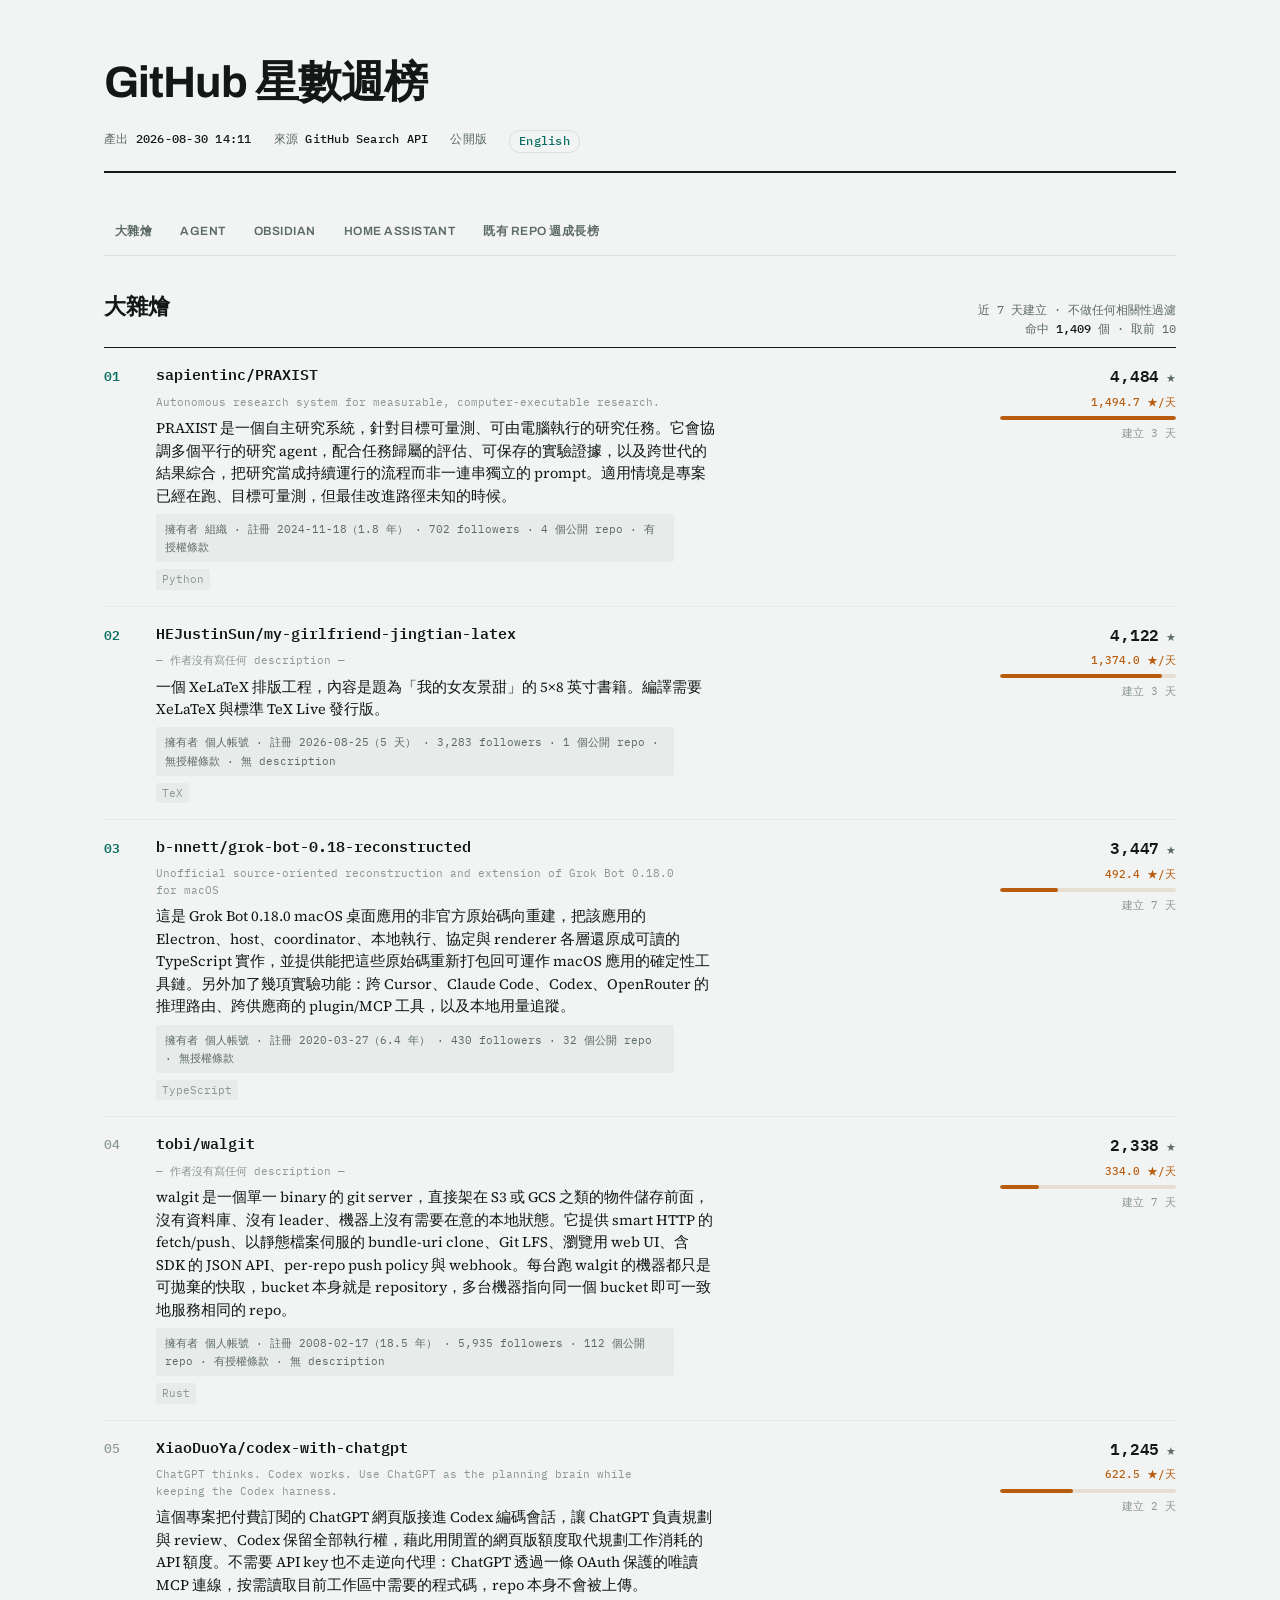
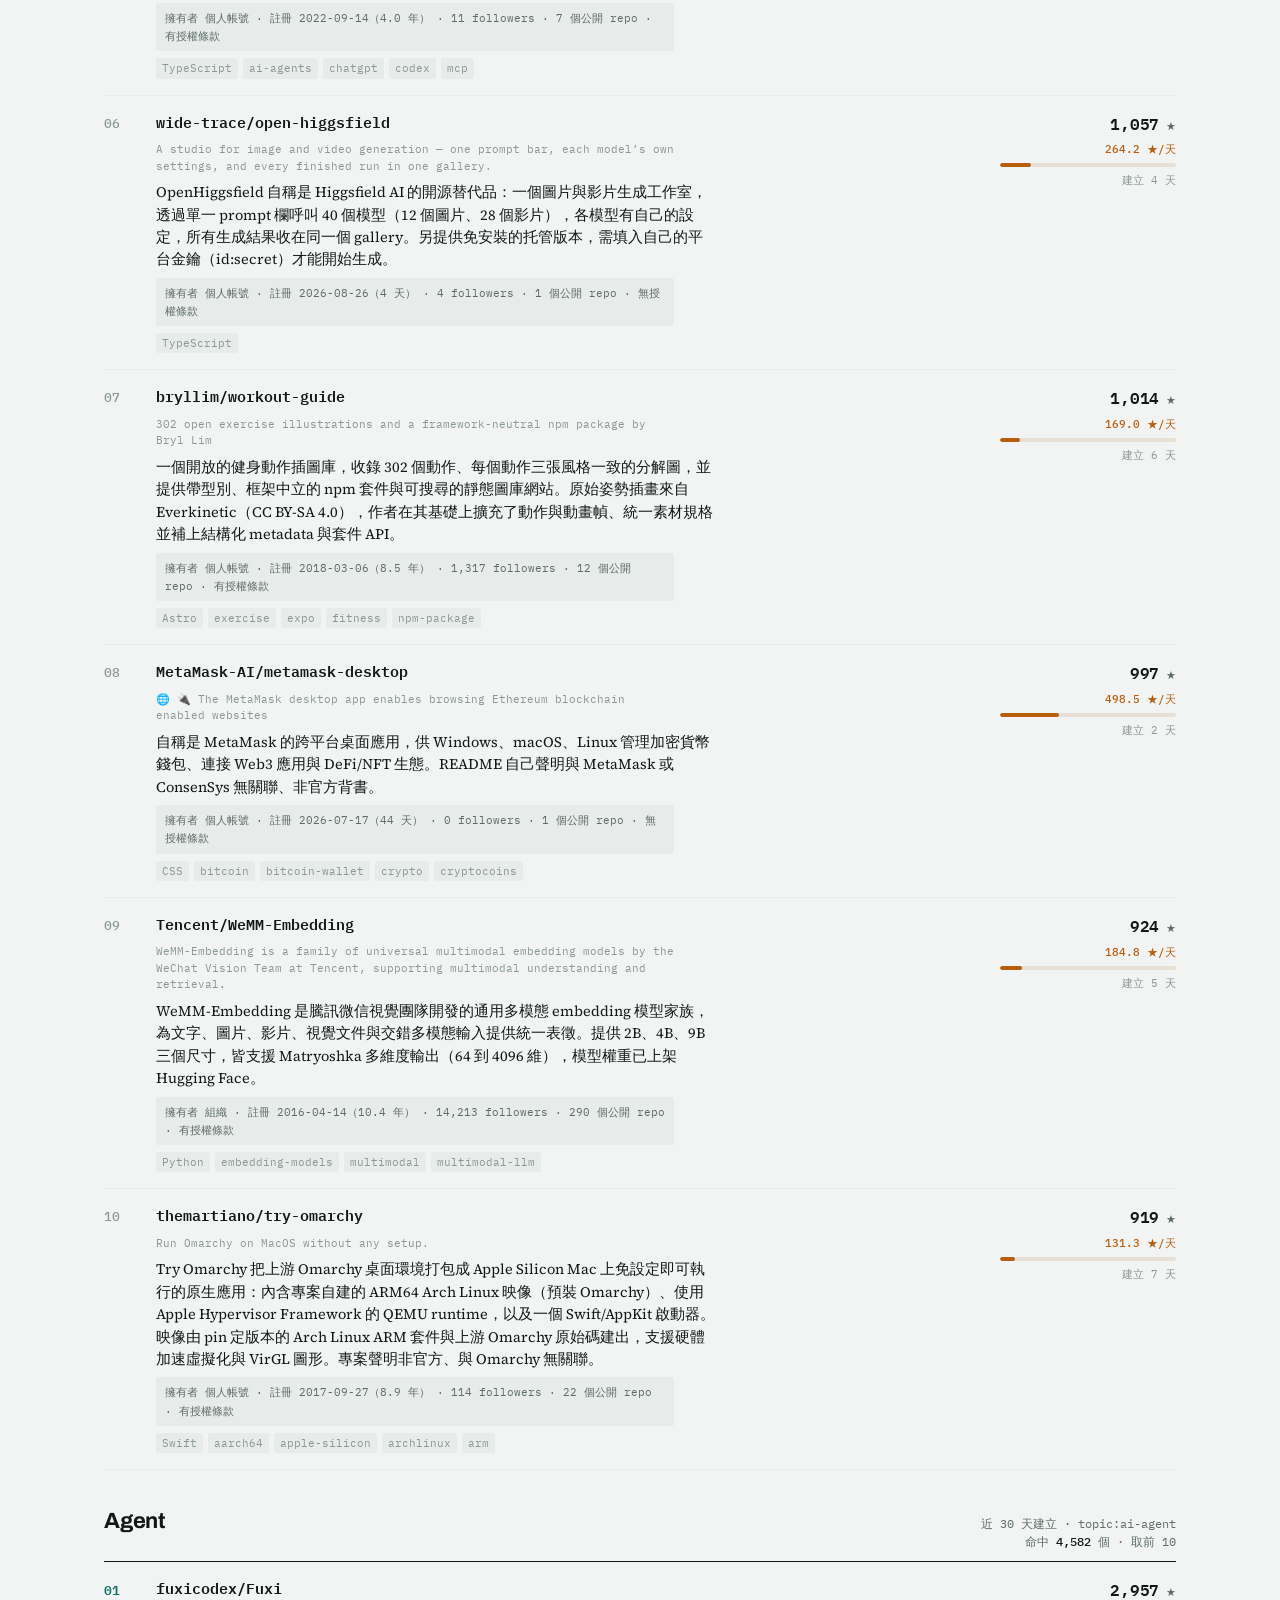
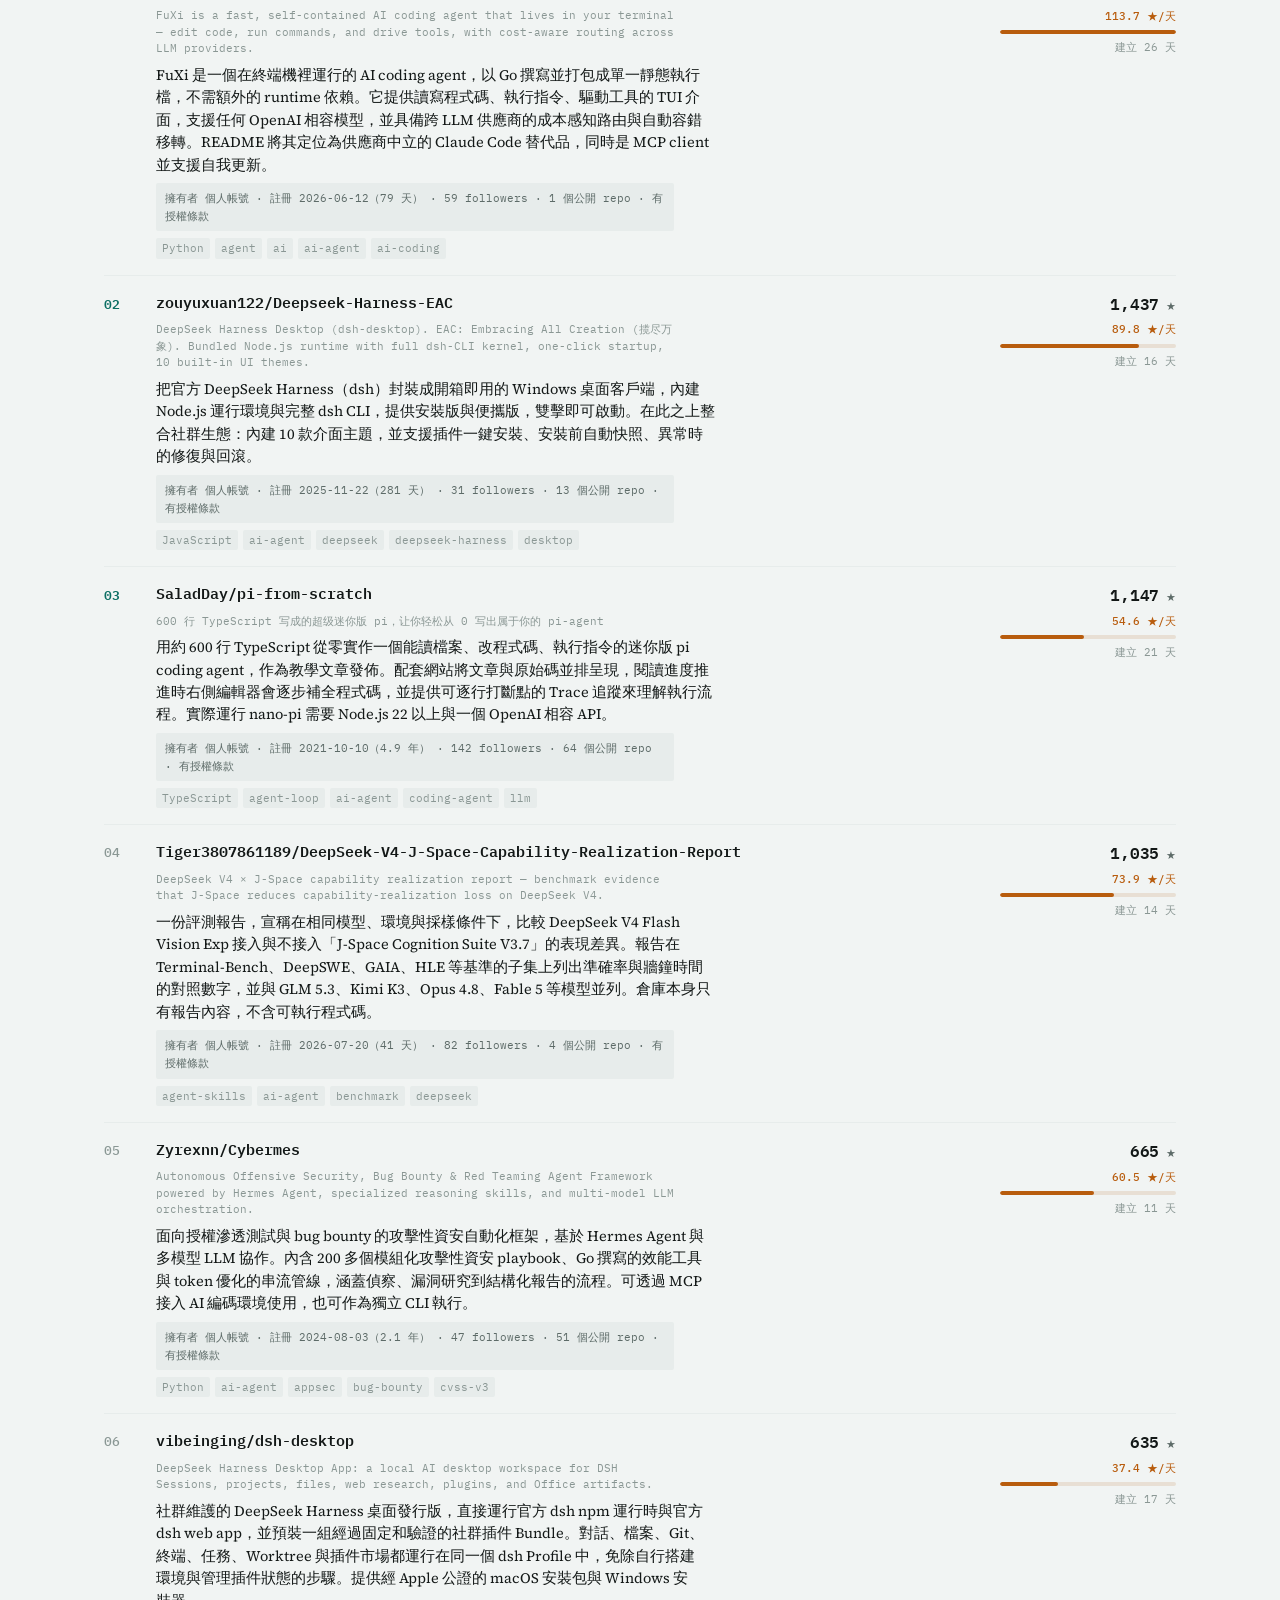
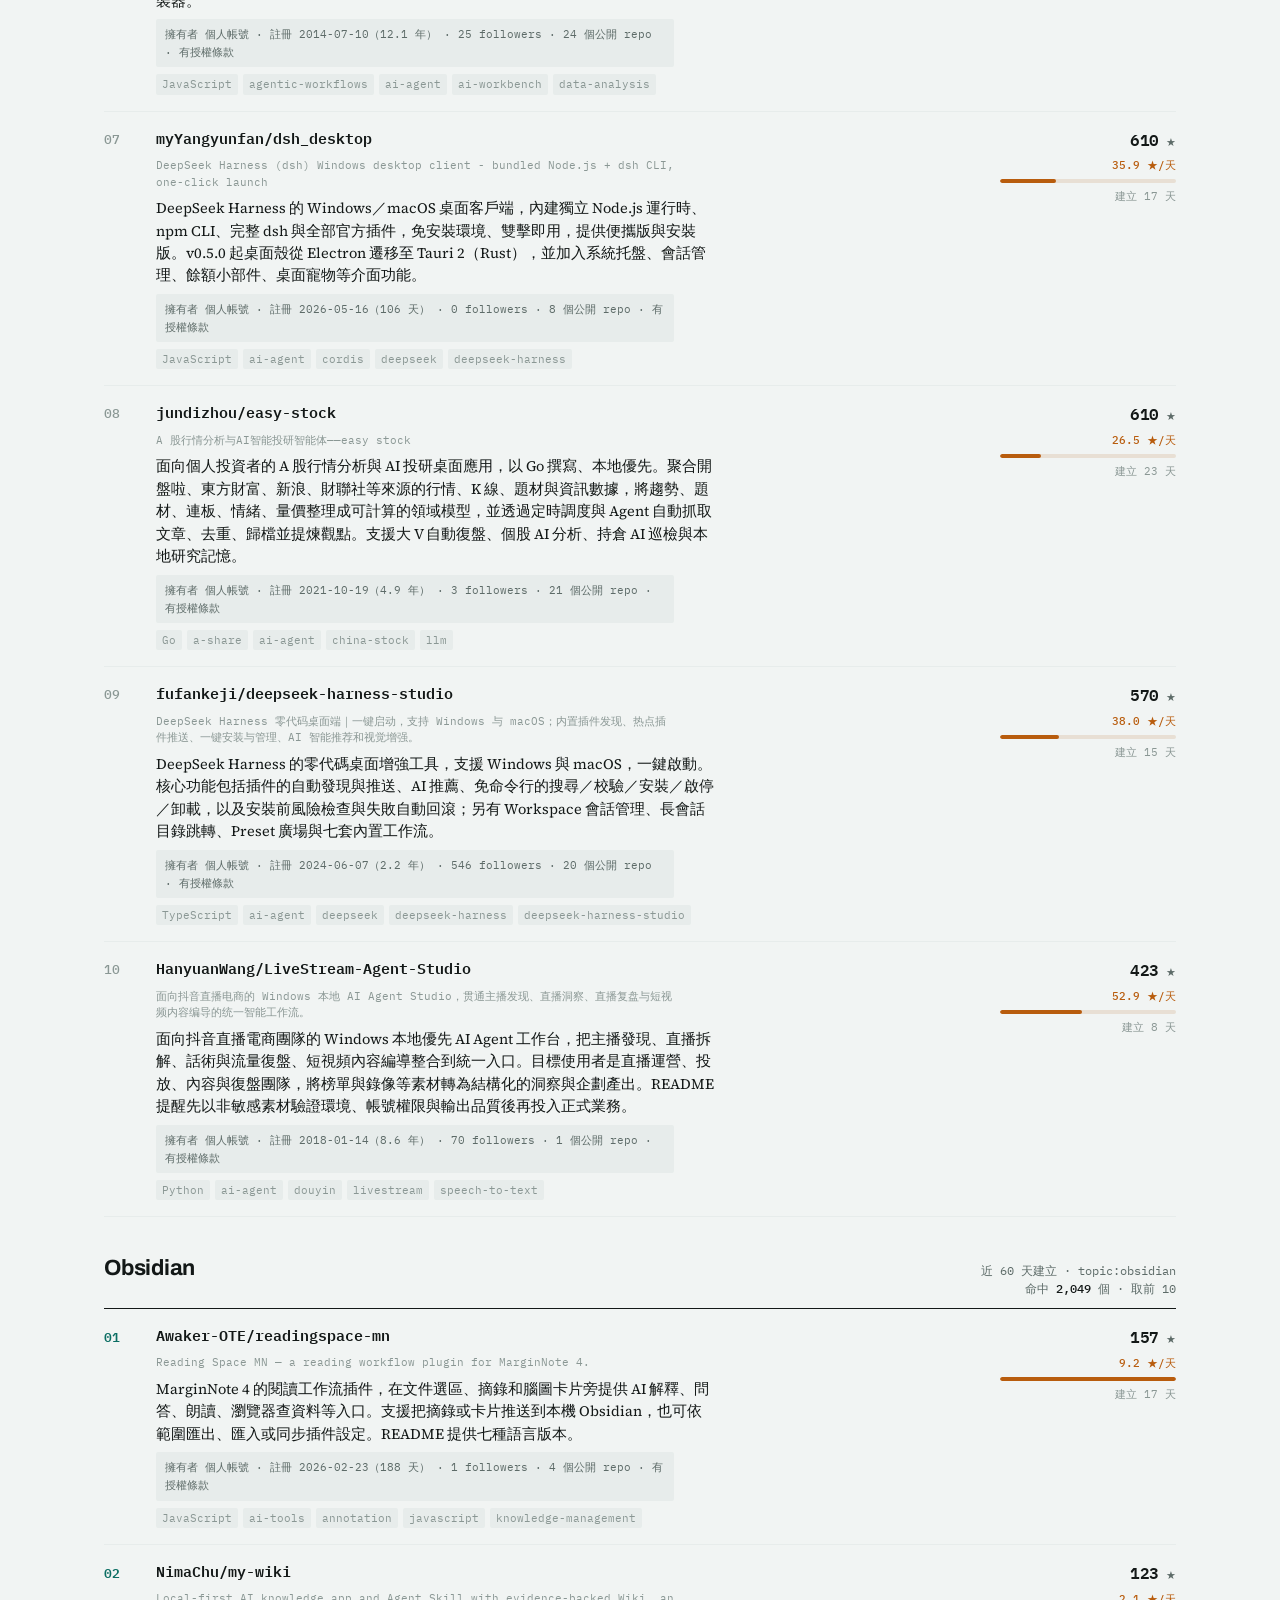
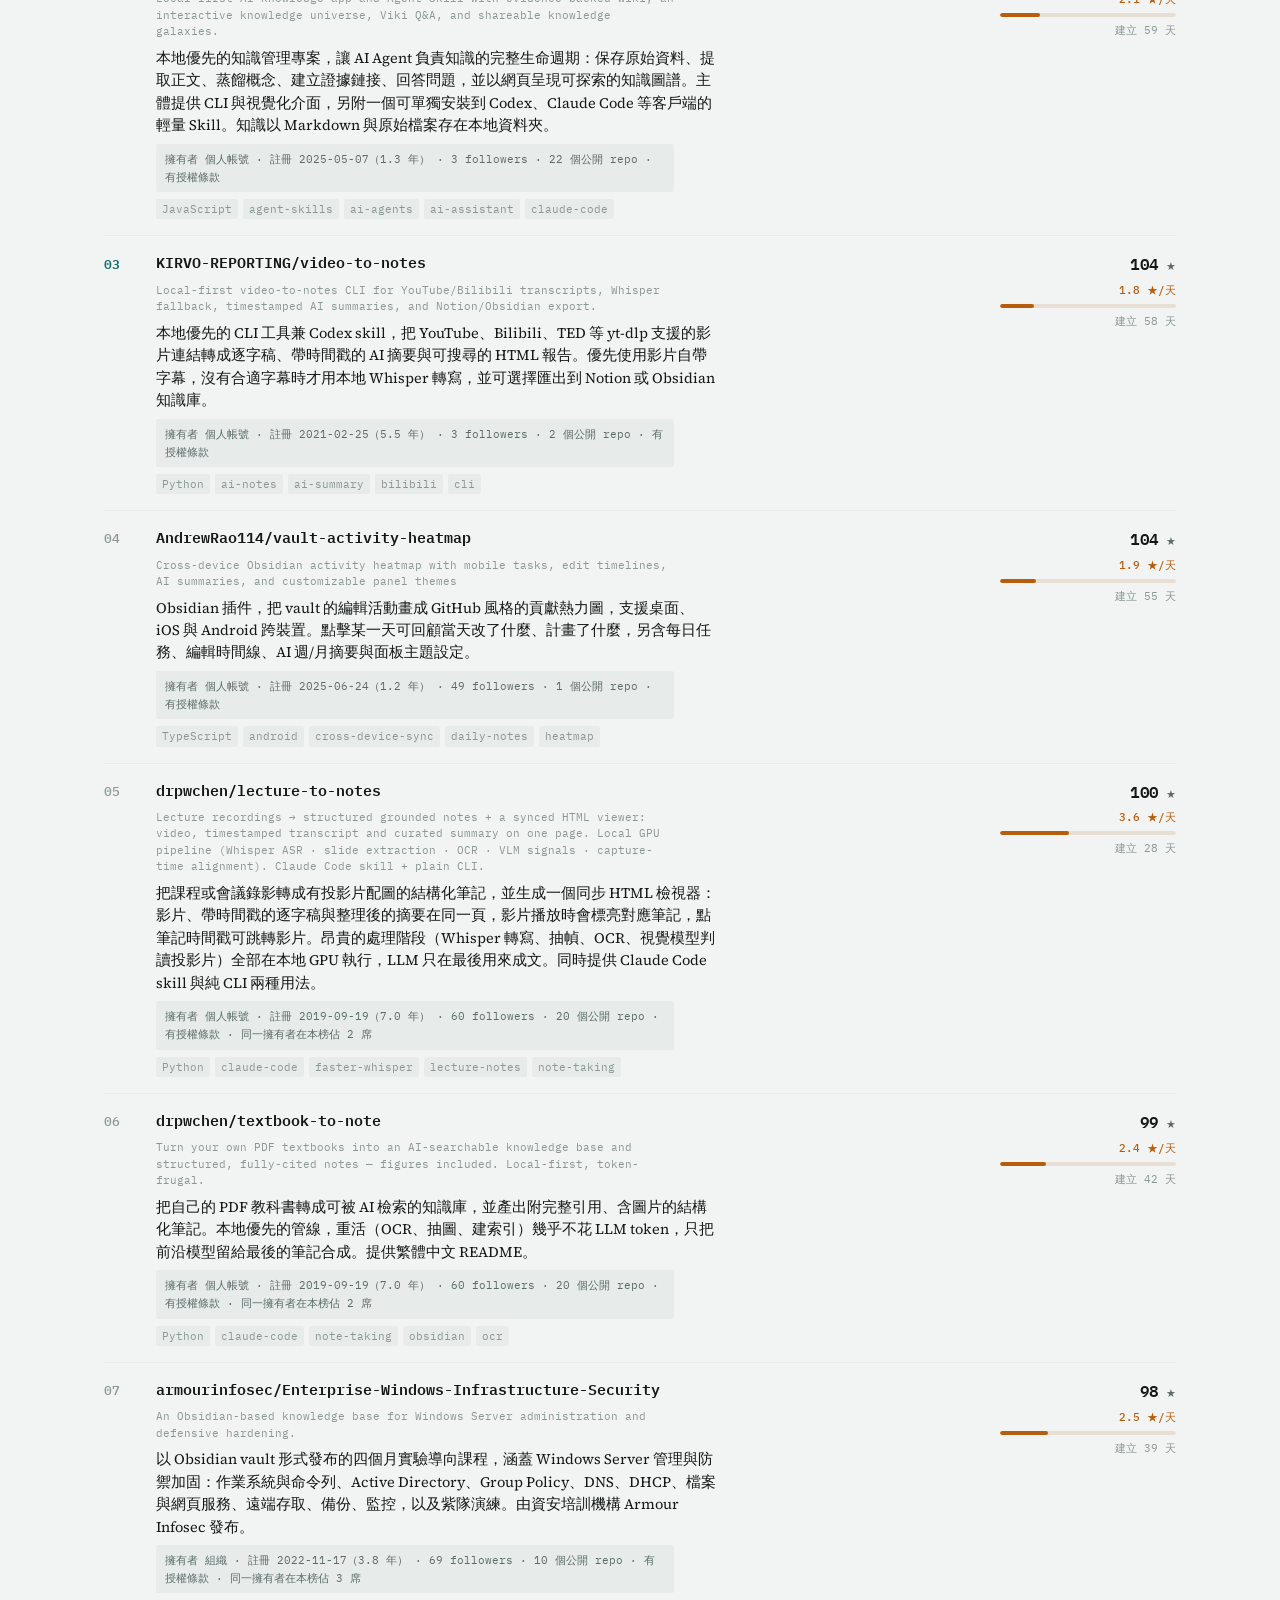
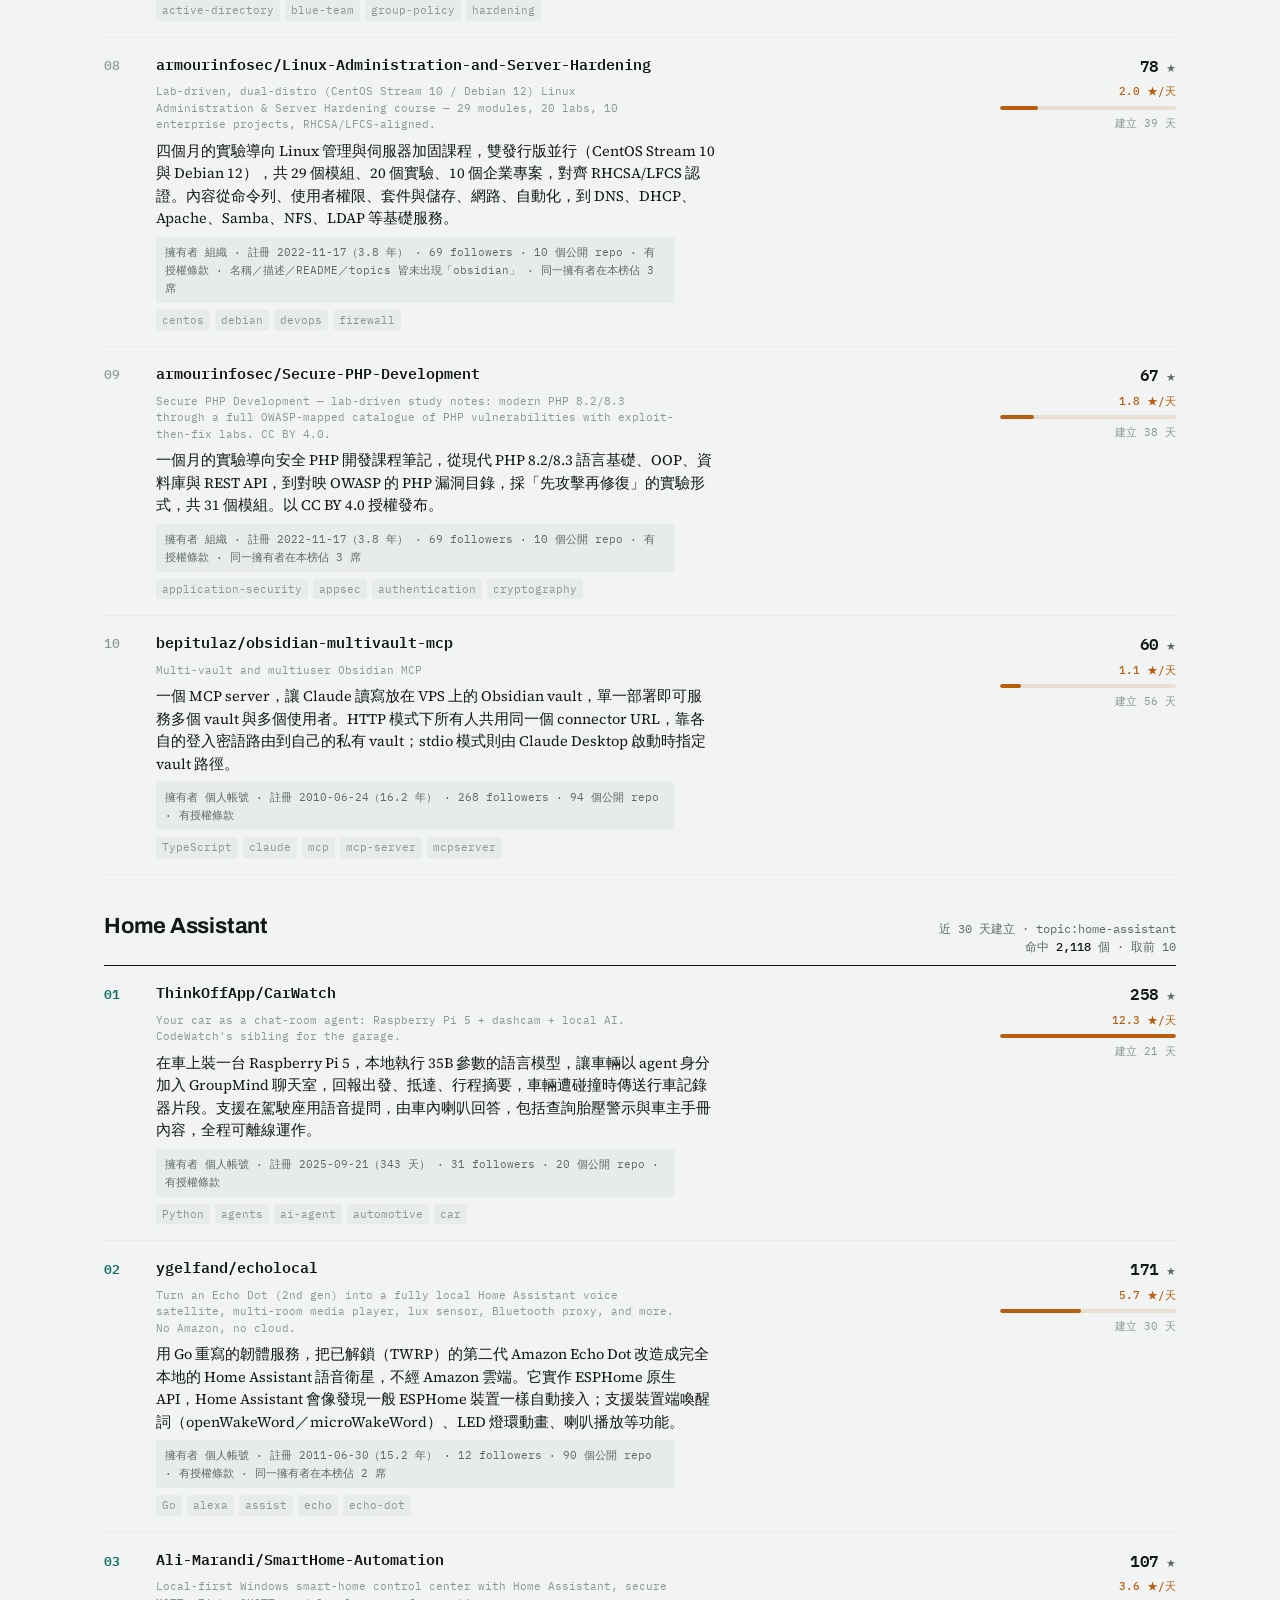
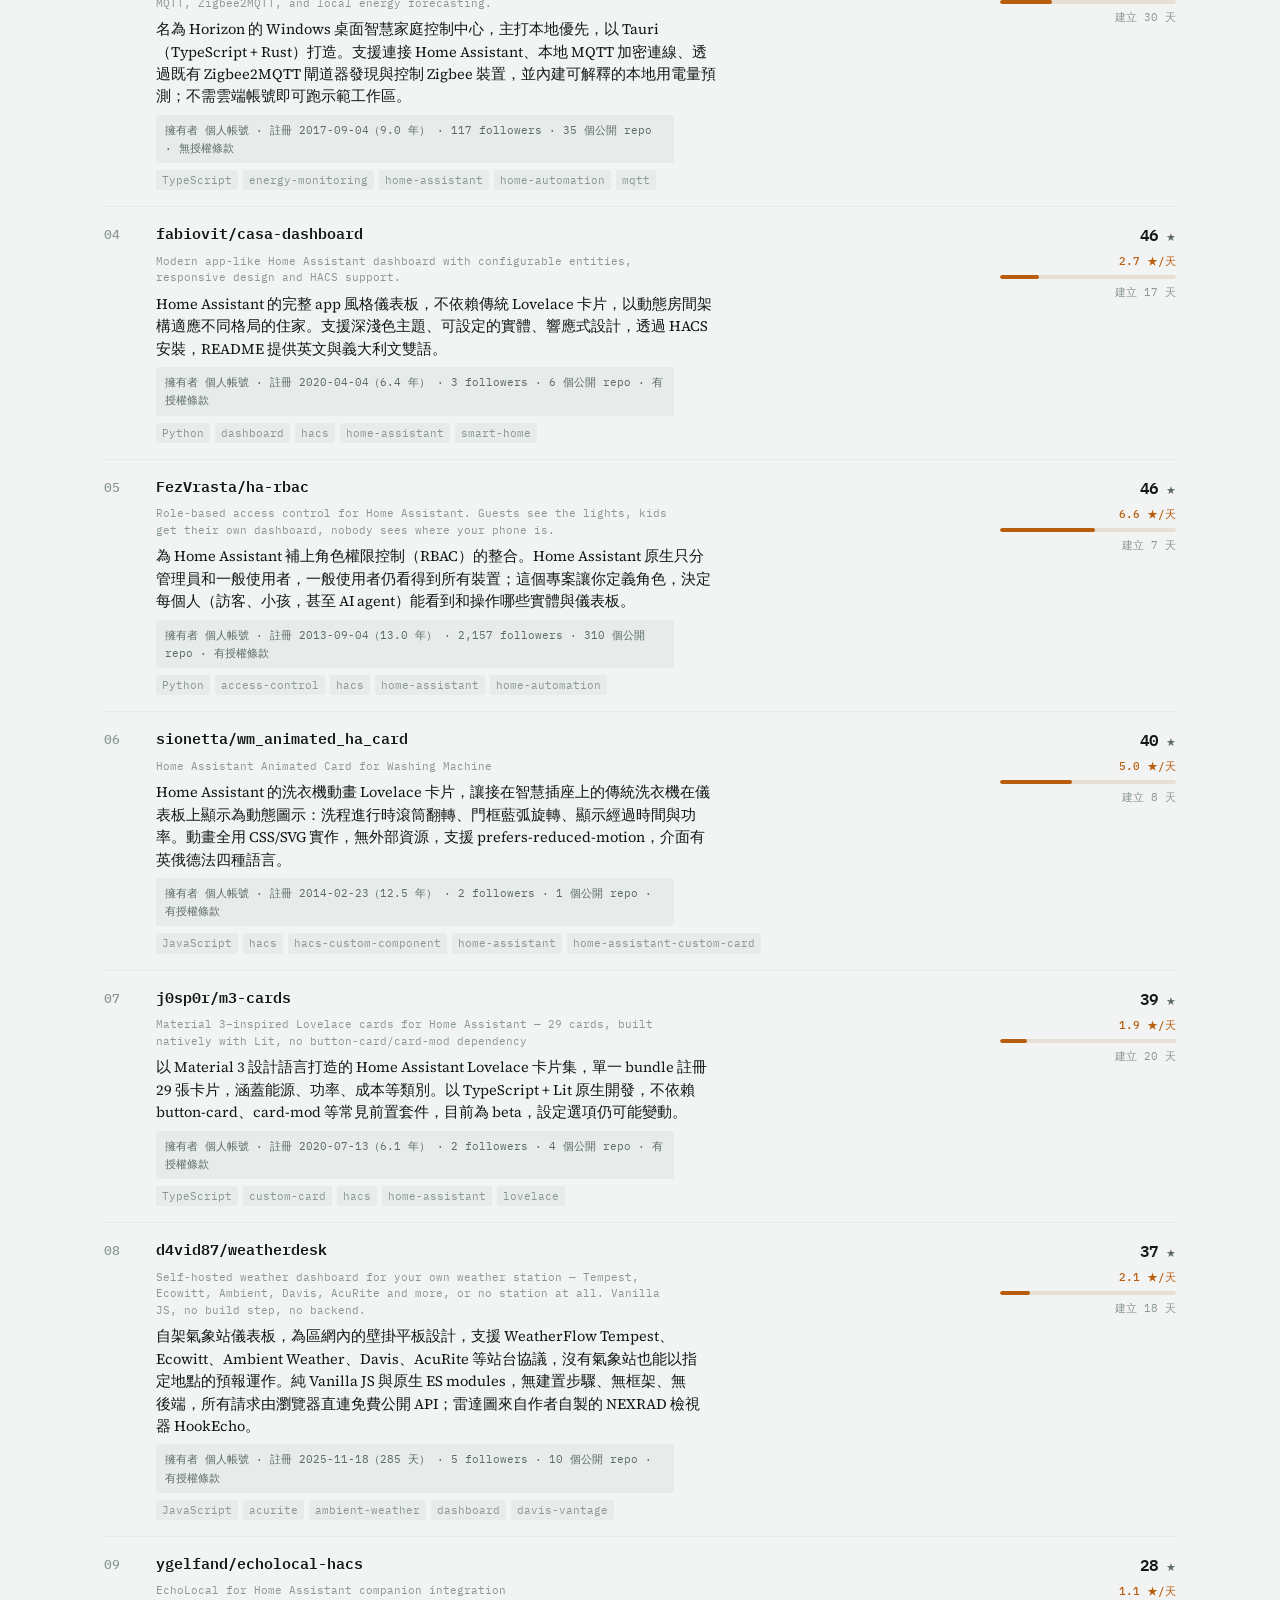
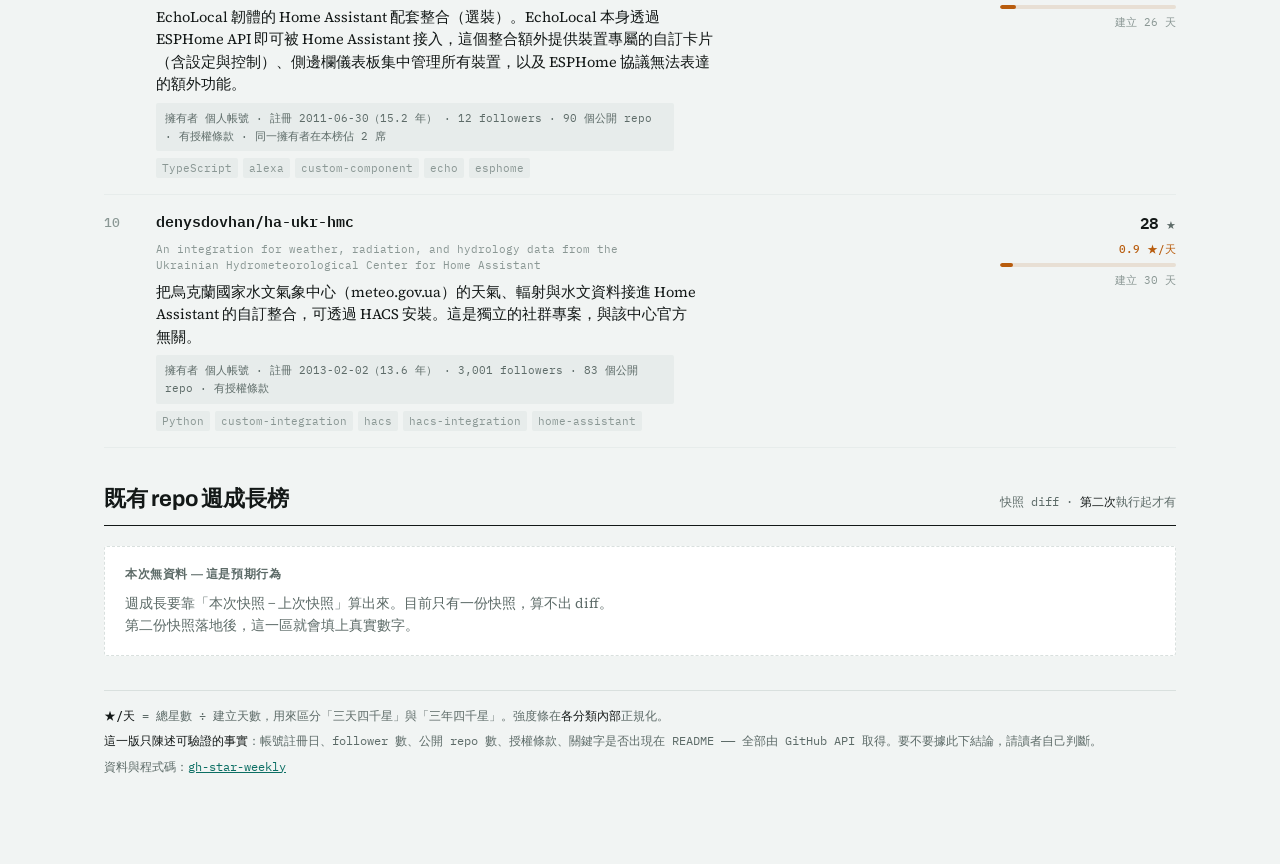
==== commit 785b029d: "雙語內容到位 + 三個可靠性修正 - annotate 加總預算 1500s：原本每批各自重試，最壞 80 分鐘比改之前還糟 - 每批上限 300s（mb 實測 96～105s，三倍餘裕） - 腳本改" ====
--- a/docs/zh/index.html
+++ b/docs/zh/index.html
@@ -204,7 +204,7 @@
             
           </div>
           <div class="origdesc">Autonomous research system for measurable, computer-executable research.</div>
-          <div class="what">Praxist 是一套自主研究系統，用於可量測、可由電腦執行的研究任務。它協調並行的研究節點、以任務為單位的評估、可留存的證據，以及跨世代的結果綜合，把研究視為持續進行的流程而非一次性的提示。安裝時由本機精靈完成 Fair Source 授權、使用者條款、執行環境設定與憑證遮罩等首次設定。</div>
+          <div class="what">PRAXIST 是一個自主研究系統，針對目標可量測、可由電腦執行的研究任務。它會協調多個平行的研究 agent，配合任務歸屬的評估、可保存的實驗證據，以及跨世代的結果綜合，把研究當成持續運行的流程而非一連串獨立的 prompt。適用情境是專案已經在跑、目標可量測，但最佳改進路徑未知的時候。</div>
           
           <div class="facts">擁有者 組織 · 註冊 2024-11-18（1.8 年） · 702 followers · 4 個公開 repo · 有授權條款</div>
           <div class="chips"><span class="chip">Python</span></div>
@@ -224,7 +224,7 @@
             
           </div>
           <div class="origdesc">— 作者沒有寫任何 description —</div>
-          <div class="what">這是一個 5x8 英寸的 XeLaTeX 排版工程，倉庫名為「我的女友景甜」。編譯需要 XeLaTeX 與標準 TeX Live 發行版。倉庫沒有描述、沒有授權檔。</div>
+          <div class="what">一個 XeLaTeX 排版工程，內容是題為「我的女友景甜」的 5×8 英寸書籍。編譯需要 XeLaTeX 與標準 TeX Live 發行版。</div>
           
           <div class="facts">擁有者 個人帳號 · 註冊 2026-08-25（5 天） · 3,283 followers · 1 個公開 repo · 無授權條款 · 無 description</div>
           <div class="chips"><span class="chip">TeX</span></div>
@@ -244,7 +244,7 @@
             
           </div>
           <div class="origdesc">Unofficial source-oriented reconstruction and extension of Grok Bot 0.18.0 for macOS</div>
-          <div class="what">這是對已公開發行的 Grok Bot 0.18.0 macOS 應用所做的非官方、以原始碼為導向的重建，包含 Electron、host、coordinator、本地執行、協定與 renderer 各層界線的 TypeScript 實作，以及把這些原始碼重新編成可運作 macOS 應用的確定性工具鏈。另外附加了對 Cursor、Claude Code、Codex 與 OpenRouter 的推論路由、跨供應商的 plugin/MCP 工具，以及本地用量追蹤。與 xAI 無官方關聯。</div>
+          <div class="what">這是 Grok Bot 0.18.0 macOS 桌面應用的非官方原始碼向重建，把該應用的 Electron、host、coordinator、本地執行、協定與 renderer 各層還原成可讀的 TypeScript 實作，並提供能把這些原始碼重新打包回可運作 macOS 應用的確定性工具鏈。另外加了幾項實驗功能：跨 Cursor、Claude Code、Codex、OpenRouter 的推理路由、跨供應商的 plugin/MCP 工具，以及本地用量追蹤。</div>
           
           <div class="facts">擁有者 個人帳號 · 註冊 2020-03-27（6.4 年） · 430 followers · 32 個公開 repo · 無授權條款</div>
           <div class="chips"><span class="chip">TypeScript</span></div>
@@ -264,7 +264,7 @@
             
           </div>
           <div class="origdesc">— 作者沒有寫任何 description —</div>
-          <div class="what">walgit 是一個單一二進位檔的 git server，前置於物件儲存之上，不需要資料庫、不需要主節點、也不保留有意義的本地狀態。指向 S3 或 GCS bucket 後即提供 smart HTTP（v0/v2）fetch 與 push、以靜態檔案供應的 bundle URI clone、Git LFS、瀏覽用 Web UI、附 SDK 的 JSON API、per-repository 推送政策與 webhooks。每台執行的機器都是可丟棄的快取，bucket 才是倉庫本體。</div>
+          <div class="what">walgit 是一個單一 binary 的 git server，直接架在 S3 或 GCS 之類的物件儲存前面，沒有資料庫、沒有 leader、機器上沒有需要在意的本地狀態。它提供 smart HTTP 的 fetch/push、以靜態檔案伺服的 bundle-uri clone、Git LFS、瀏覽用 web UI、含 SDK 的 JSON API、per-repo push policy 與 webhook。每台跑 walgit 的機器都只是可拋棄的快取，bucket 本身就是 repository，多台機器指向同一個 bucket 即可一致地服務相同的 repo。</div>
           
           <div class="facts">擁有者 個人帳號 · 註冊 2008-02-17（18.5 年） · 5,935 followers · 112 個公開 repo · 有授權條款 · 無 description</div>
           <div class="chips"><span class="chip">Rust</span></div>
@@ -284,7 +284,7 @@
             
           </div>
           <div class="origdesc">ChatGPT thinks. Codex works. Use ChatGPT as the planning brain while keeping the Codex harness.</div>
-          <div class="what">這個專案把 ChatGPT 網頁版當成 Codex 編碼會話的規劃與審查端，執行動作仍留在 Codex。它透過一條受 OAuth 保護的唯讀 MCP 橋接，讓 ChatGPT 按需讀取工作區中需要的程式碼片段，不上傳整個倉庫。不使用 API Key，也不架反向代理。</div>
+          <div class="what">這個專案把付費訂閱的 ChatGPT 網頁版接進 Codex 編碼會話，讓 ChatGPT 負責規劃與 review、Codex 保留全部執行權，藉此用閒置的網頁版額度取代規劃工作消耗的 API 額度。不需要 API key 也不走逆向代理：ChatGPT 透過一條 OAuth 保護的唯讀 MCP 連線，按需讀取目前工作區中需要的程式碼，repo 本身不會被上傳。</div>
           
           <div class="facts">擁有者 個人帳號 · 註冊 2022-09-14（4.0 年） · 11 followers · 7 個公開 repo · 有授權條款</div>
           <div class="chips"><span class="chip">TypeScript</span><span class="chip">ai-agents</span><span class="chip">chatgpt</span><span class="chip">codex</span><span class="chip">mcp</span></div>
@@ -304,7 +304,7 @@
             
           </div>
           <div class="origdesc">A studio for image and video generation — one prompt bar, each model’s own settings, and every finished run in one gallery.</div>
-          <div class="what">OpenHiggsfield 自述為 Higgsfield AI 的開源替代品，提供一個統一的提示列、各模型各自的設定，以及集中存放完成結果的圖庫，號稱涵蓋 12 個圖像與 28 個影片共 40 個模型。專案同時提供線上託管版本，使用者需在該站填入自己的平台金鑰（id:secret）才能開始生成。</div>
+          <div class="what">OpenHiggsfield 自稱是 Higgsfield AI 的開源替代品：一個圖片與影片生成工作室，透過單一 prompt 欄呼叫 40 個模型（12 個圖片、28 個影片），各模型有自己的設定，所有生成結果收在同一個 gallery。另提供免安裝的托管版本，需填入自己的平台金鑰（id:secret）才能開始生成。</div>
           
           <div class="facts">擁有者 個人帳號 · 註冊 2026-08-26（4 天） · 4 followers · 1 個公開 repo · 無授權條款</div>
           <div class="chips"><span class="chip">TypeScript</span></div>
@@ -324,7 +324,7 @@
             
           </div>
           <div class="origdesc">302 open exercise illustrations and a framework-neutral npm package by Bryl Lim</div>
-          <div class="what">Workout Guide 是一套開放的健身動作插圖庫，收錄 302 個動作、每個動作三個一致的分解圖，並附帶一個型別完整、不綁定框架的 npm 套件與可搜尋的靜態圖庫網站。原始姿勢圖來自 Everkinetic（CC BY-SA 4.0），作者在此基礎上增補動作與動畫影格、正規化素材、補上結構化中繼資料與套件 API。倉庫是 npm workspace 的 monorepo。</div>
+          <div class="what">一個開放的健身動作插圖庫，收錄 302 個動作、每個動作三張風格一致的分解圖，並提供帶型別、框架中立的 npm 套件與可搜尋的靜態圖庫網站。原始姿勢插畫來自 Everkinetic（CC BY-SA 4.0），作者在其基礎上擴充了動作與動畫幀、統一素材規格並補上結構化 metadata 與套件 API。</div>
           
           <div class="facts">擁有者 個人帳號 · 註冊 2018-03-06（8.5 年） · 1,317 followers · 12 個公開 repo · 有授權條款</div>
           <div class="chips"><span class="chip">Astro</span><span class="chip">exercise</span><span class="chip">expo</span><span class="chip">fitness</span><span class="chip">npm-package</span></div>
@@ -344,7 +344,7 @@
             
           </div>
           <div class="origdesc">🌐 🔌 The MetaMask desktop app enables browsing Ethereum blockchain enabled websites</div>
-          <div class="what">自述為 Windows、macOS 與 Linux 的跨平台桌面應用，用於管理加密貨幣錢包、與 Web3 應用互動並存取 DeFi 與 NFT 生態。列出的功能包含 Ethereum 錢包與 ERC-20／ERC-721 資產管理、內建 Web3 provider。README 中聲明本專案與 ConsenSys 無關聯、未獲官方背書。</div>
+          <div class="what">自稱是 MetaMask 的跨平台桌面應用，供 Windows、macOS、Linux 管理加密貨幣錢包、連接 Web3 應用與 DeFi/NFT 生態。README 自己聲明與 MetaMask 或 ConsenSys 無關聯、非官方背書。</div>
           
           <div class="facts">擁有者 個人帳號 · 註冊 2026-07-17（44 天） · 0 followers · 1 個公開 repo · 無授權條款</div>
           <div class="chips"><span class="chip">CSS</span><span class="chip">bitcoin</span><span class="chip">bitcoin-wallet</span><span class="chip">crypto</span><span class="chip">cryptocoins</span></div>
@@ -364,7 +364,7 @@
             
           </div>
           <div class="origdesc">WeMM-Embedding is a family of universal multimodal embedding models by the WeChat Vision Team at Tencent, supporting multimodal understanding and retrieval.</div>
-          <div class="what">WeMM-Embedding 是騰訊微信視覺團隊開發的通用多模態嵌入模型家族，為文字、圖片、影片、視覺文件與交錯的多模態輸入提供統一表示。目前釋出 2B、4B、9B 三種規模，皆支援 Matryoshka 多維度輸出（64 到 4096 不等），模型權重在 Hugging Face 上提供。</div>
+          <div class="what">WeMM-Embedding 是騰訊微信視覺團隊開發的通用多模態 embedding 模型家族，為文字、圖片、影片、視覺文件與交錯多模態輸入提供統一表徵。提供 2B、4B、9B 三個尺寸，皆支援 Matryoshka 多維度輸出（64 到 4096 維），模型權重已上架 Hugging Face。</div>
           
           <div class="facts">擁有者 組織 · 註冊 2016-04-14（10.4 年） · 14,213 followers · 290 個公開 repo · 有授權條款</div>
           <div class="chips"><span class="chip">Python</span><span class="chip">embedding-models</span><span class="chip">multimodal</span><span class="chip">multimodal-llm</span></div>
@@ -384,7 +384,7 @@
             
           </div>
           <div class="origdesc">Run Omarchy on MacOS without any setup.</div>
-          <div class="what">Try Omarchy 把上游 Omarchy 桌面環境包成 Apple Silicon Mac 上可原生執行的硬體加速應用。它整合了專案自建的 ARM64 Arch Linux 映像（配置 Omarchy Quattro）、使用 Apple Hypervisor Framework 的 QEMU 執行環境，以及一個 Swift/AppKit 啟動器。映像由固定版本的 Arch Linux ARM 套件與固定 revision 的上游原始碼建置，暫時性修補以嚴格雜湊列舉。README 聲明與 Omarchy 官方無關聯。</div>
+          <div class="what">Try Omarchy 把上游 Omarchy 桌面環境打包成 Apple Silicon Mac 上免設定即可執行的原生應用：內含專案自建的 ARM64 Arch Linux 映像（預裝 Omarchy）、使用 Apple Hypervisor Framework 的 QEMU runtime，以及一個 Swift/AppKit 啟動器。映像由 pin 定版本的 Arch Linux ARM 套件與上游 Omarchy 原始碼建出，支援硬體加速虛擬化與 VirGL 圖形。專案聲明非官方、與 Omarchy 無關聯。</div>
           
           <div class="facts">擁有者 個人帳號 · 註冊 2017-09-27（8.9 年） · 114 followers · 22 個公開 repo · 有授權條款</div>
           <div class="chips"><span class="chip">Swift</span><span class="chip">aarch64</span><span class="chip">apple-silicon</span><span class="chip">archlinux</span><span class="chip">arm</span></div>
@@ -412,7 +412,7 @@
             
           </div>
           <div class="origdesc">FuXi is a fast, self-contained AI coding agent that lives in your terminal — edit code, run commands, and drive tools, with cost-aware routing across LLM providers.</div>
-          <div class="what">FuXi 是一個常駐終端機的 AI 編碼代理，可讀取程式碼、編輯檔案、執行指令並在 TUI 中驅動工具，支援跨 LLM 供應商的成本感知路由與自動故障轉移。README 表示它以 Go 撰寫、以單一靜態二進位檔發行、無執行期相依，並自述為與供應商無關的 Claude Code 替代品，同時是 MCP 客戶端。</div>
+          <div class="what">FuXi 是一個在終端機裡運行的 AI coding agent，以 Go 撰寫並打包成單一靜態執行檔，不需額外的 runtime 依賴。它提供讀寫程式碼、執行指令、驅動工具的 TUI 介面，支援任何 OpenAI 相容模型，並具備跨 LLM 供應商的成本感知路由與自動容錯移轉。README 將其定位為供應商中立的 Claude Code 替代品，同時是 MCP client 並支援自我更新。</div>
           
           <div class="facts">擁有者 個人帳號 · 註冊 2026-06-12（79 天） · 59 followers · 1 個公開 repo · 有授權條款</div>
           <div class="chips"><span class="chip">Python</span><span class="chip">agent</span><span class="chip">ai</span><span class="chip">ai-agent</span><span class="chip">ai-coding</span></div>
@@ -432,7 +432,7 @@
             
           </div>
           <div class="origdesc">DeepSeek Harness Desktop (dsh-desktop). EAC: Embracing All Creation (揽尽万象). Bundled Node.js runtime with full dsh-CLI kernel, one-click startup, 10 built-in UI themes.</div>
-          <div class="what">把官方 deepseek-ai/deepseek-harness（@deepseek-ai/dsh）封裝為 Windows 桌面客戶端，內建 Node.js 執行環境、npm CLI 與 dsh，提供安裝版與可攜版。附加功能包含原生桌面視窗與系統匣、獨立的 web-desktop profile、插件安裝前自動快照與異常回滾、10 款內建皮膚，以及檔案樹、行級 diff、持久終端與本機連接埠預覽。</div>
+          <div class="what">把官方 DeepSeek Harness（dsh）封裝成開箱即用的 Windows 桌面客戶端，內建 Node.js 運行環境與完整 dsh CLI，提供安裝版與便攜版，雙擊即可啟動。在此之上整合社群生態：內建 10 款介面主題，並支援插件一鍵安裝、安裝前自動快照、異常時的修復與回滾。</div>
           
           <div class="facts">擁有者 個人帳號 · 註冊 2025-11-22（281 天） · 31 followers · 13 個公開 repo · 有授權條款</div>
           <div class="chips"><span class="chip">JavaScript</span><span class="chip">ai-agent</span><span class="chip">deepseek</span><span class="chip">deepseek-harness</span><span class="chip">desktop</span></div>
@@ -452,7 +452,7 @@
             
           </div>
           <div class="origdesc">600 行 TypeScript 写成的超级迷你版 pi，让你轻松从 0 写出属于你的 pi-agent</div>
-          <div class="what">這是一篇帶原始碼的教學專案，用約 600 行 TypeScript 從零寫出能讀檔、改程式、執行指令的 coding agent。網站把文章與程式碼並排呈現，閱讀推進時右側編輯器逐步補完程式碼，並附一個可逐行斷點的 Trace 追蹤工具，用來理解執行流程。執行需要 Node.js 22 以上與一個 OpenAI 相容 API。</div>
+          <div class="what">用約 600 行 TypeScript 從零實作一個能讀檔案、改程式碼、執行指令的迷你版 pi coding agent，作為教學文章發佈。配套網站將文章與原始碼並排呈現，閱讀進度推進時右側編輯器會逐步補全程式碼，並提供可逐行打斷點的 Trace 追蹤來理解執行流程。實際運行 nano-pi 需要 Node.js 22 以上與一個 OpenAI 相容 API。</div>
           
           <div class="facts">擁有者 個人帳號 · 註冊 2021-10-10（4.9 年） · 142 followers · 64 個公開 repo · 有授權條款</div>
           <div class="chips"><span class="chip">TypeScript</span><span class="chip">agent-loop</span><span class="chip">ai-agent</span><span class="chip">coding-agent</span><span class="chip">llm</span></div>
@@ -472,7 +472,7 @@
             
           </div>
           <div class="origdesc">DeepSeek V4 × J-Space capability realization report — benchmark evidence that J-Space reduces capability-realization loss on DeepSeek V4.</div>
-          <div class="what">這是一份評測報告倉庫，對比 DeepSeek V4 Flash Vision Exp 在有無 J-Space Cognition Suite V3.7 兩種情況下的表現，測試集包含 HLE、Terminal-Bench 2.1、DeepSWE 與 GAIA 的子集，並列出 GLM 5.3、Kimi K3 等模型的對照數字。方法宣稱同模型、同環境、同採樣，僅切換接入方式，並記錄準確率與牆鐘時間兩項指標。倉庫沒有程式碼。</div>
+          <div class="what">一份評測報告，宣稱在相同模型、環境與採樣條件下，比較 DeepSeek V4 Flash Vision Exp 接入與不接入「J-Space Cognition Suite V3.7」的表現差異。報告在 Terminal-Bench、DeepSWE、GAIA、HLE 等基準的子集上列出準確率與牆鐘時間的對照數字，並與 GLM 5.3、Kimi K3、Opus 4.8、Fable 5 等模型並列。倉庫本身只有報告內容，不含可執行程式碼。</div>
           
           <div class="facts">擁有者 個人帳號 · 註冊 2026-07-20（41 天） · 82 followers · 4 個公開 repo · 有授權條款</div>
           <div class="chips"><span class="chip">agent-skills</span><span class="chip">ai-agent</span><span class="chip">benchmark</span><span class="chip">deepseek</span></div>
@@ -492,7 +492,7 @@
             
           </div>
           <div class="origdesc">Autonomous Offensive Security, Bug Bounty &amp; Red Teaming Agent Framework powered by Hermes Agent, specialized reasoning skills, and multi-model LLM orchestration.</div>
-          <div class="what">Cybermes 是針對授權範圍內的 bug bounty、偵察、漏洞研究與結構化回報所設計的攻擊性資安助手與自動化框架。它結合以 Go 撰寫的效能工具、200 多個模組化攻擊性資安 playbook、針對 token 最佳化的串流管線，並完整支援 MCP，可透過 AI 助手呼叫或作為獨立 CLI 執行。</div>
+          <div class="what">面向授權滲透測試與 bug bounty 的攻擊性資安自動化框架，基於 Hermes Agent 與多模型 LLM 協作。內含 200 多個模組化攻擊性資安 playbook、Go 撰寫的效能工具與 token 優化的串流管線，涵蓋偵察、漏洞研究到結構化報告的流程。可透過 MCP 接入 AI 編碼環境使用，也可作為獨立 CLI 執行。</div>
           
           <div class="facts">擁有者 個人帳號 · 註冊 2024-08-03（2.1 年） · 47 followers · 51 個公開 repo · 有授權條款</div>
           <div class="chips"><span class="chip">Python</span><span class="chip">ai-agent</span><span class="chip">appsec</span><span class="chip">bug-bounty</span><span class="chip">cvss-v3</span></div>
@@ -512,7 +512,7 @@
             
           </div>
           <div class="origdesc">DeepSeek Harness Desktop App: a local AI desktop workspace for DSH Sessions, projects, files, web research, plugins, and Office artifacts.</div>
-          <div class="what">DSH Desktop 插件集成版是社群維護的桌面發行版，直接執行官方 DeepSeek Harness npm 執行環境與官方 dsh web app，並預裝一組固定版本、經過驗證的社群 bundle。對話、檔案、Git、終端、任務、Worktree 與插件市集都運行在同一個 DSH profile 中。macOS Apple Silicon 版有 Developer ID 簽章並完成 Apple 公證，Windows 提供 x64 安裝器。</div>
+          <div class="what">社群維護的 DeepSeek Harness 桌面發行版，直接運行官方 dsh npm 運行時與官方 dsh web app，並預裝一組經過固定和驗證的社群插件 Bundle。對話、檔案、Git、終端、任務、Worktree 與插件市場都運行在同一個 dsh Profile 中，免除自行搭建環境與管理插件狀態的步驟。提供經 Apple 公證的 macOS 安裝包與 Windows 安裝器。</div>
           
           <div class="facts">擁有者 個人帳號 · 註冊 2014-07-10（12.1 年） · 25 followers · 24 個公開 repo · 有授權條款</div>
           <div class="chips"><span class="chip">JavaScript</span><span class="chip">agentic-workflows</span><span class="chip">ai-agent</span><span class="chip">ai-workbench</span><span class="chip">data-analysis</span></div>
@@ -532,7 +532,7 @@
             
           </div>
           <div class="origdesc">DeepSeek Harness (dsh) Windows desktop client - bundled Node.js + dsh CLI, one-click launch</div>
-          <div class="what">DeepSeek Harness 的 Windows／macOS 開箱即用客戶端，內建獨立 Node 執行環境與 npm CLI，打包 @deepseek-ai/dsh 與全部官方插件，雙擊即可啟動 dsh web 並載入原生視窗。提供便攜版與安裝版兩種形態。v0.5.0 將桌面殼從 Electron 遷移至 Tauri 2，並加入「守護瀑布」機制處理壞插件或壞設定導致的白屏問題。</div>
+          <div class="what">DeepSeek Harness 的 Windows／macOS 桌面客戶端，內建獨立 Node.js 運行時、npm CLI、完整 dsh 與全部官方插件，免安裝環境、雙擊即用，提供便攜版與安裝版。v0.5.0 起桌面殼從 Electron 遷移至 Tauri 2（Rust），並加入系統托盤、會話管理、餘額小部件、桌面寵物等介面功能。</div>
           
           <div class="facts">擁有者 個人帳號 · 註冊 2026-05-16（106 天） · 0 followers · 8 個公開 repo · 有授權條款</div>
           <div class="chips"><span class="chip">JavaScript</span><span class="chip">ai-agent</span><span class="chip">cordis</span><span class="chip">deepseek</span><span class="chip">deepseek-harness</span></div>
@@ -552,7 +552,7 @@
             
           </div>
           <div class="origdesc">A 股行情分析与AI智能投研智能体——easy stock</div>
-          <div class="what">easy-stock 是面向個人投資者的 A 股行情分析與 AI 投研桌面應用。它聚合開盤啦、東方財富、新浪、財聯社等來源的行情、K 線、題材、漲停與資訊資料，把趨勢、題材、連板、情緒、量價與相對強度整理成可計算的領域模型，並透過定時排程、內建瀏覽器與 agent 自動發現文章、去重、歸檔與提煉觀點，資料以本地優先方式保存。</div>
+          <div class="what">面向個人投資者的 A 股行情分析與 AI 投研桌面應用，以 Go 撰寫、本地優先。聚合開盤啦、東方財富、新浪、財聯社等來源的行情、K 線、題材與資訊數據，將趨勢、題材、連板、情緒、量價整理成可計算的領域模型，並透過定時調度與 Agent 自動抓取文章、去重、歸檔並提煉觀點。支援大 V 自動復盤、個股 AI 分析、持倉 AI 巡檢與本地研究記憶。</div>
           
           <div class="facts">擁有者 個人帳號 · 註冊 2021-10-19（4.9 年） · 3 followers · 21 個公開 repo · 有授權條款</div>
           <div class="chips"><span class="chip">Go</span><span class="chip">a-share</span><span class="chip">ai-agent</span><span class="chip">china-stock</span><span class="chip">llm</span></div>
@@ -572,7 +572,7 @@
             
           </div>
           <div class="origdesc">DeepSeek Harness 零代码桌面端｜一键启动，支持 Windows 与 macOS；内置插件发现、热点插件推送、一键安装与管理、AI 智能推荐和视觉增强。</div>
-          <div class="what">DeepSeek Harness Studio 是 DSH 的零代碼桌面增強，支援 Windows 與 macOS，一鍵啟動。功能包含以原生目錄選擇開啟本地專案並依 workspace 管理會話、長會話的完整歷史目錄與全文跳轉、插件的發現與 AI 推薦、安裝前的版本與權限風險檢查與失敗自動回滾，以及 Preset 廣場與七套內建工作流。</div>
+          <div class="what">DeepSeek Harness 的零代碼桌面增強工具，支援 Windows 與 macOS，一鍵啟動。核心功能包括插件的自動發現與推送、AI 推薦、免命令行的搜尋／校驗／安裝／啟停／卸載，以及安裝前風險檢查與失敗自動回滾；另有 Workspace 會話管理、長會話目錄跳轉、Preset 廣場與七套內置工作流。</div>
           
           <div class="facts">擁有者 個人帳號 · 註冊 2024-06-07（2.2 年） · 546 followers · 20 個公開 repo · 有授權條款</div>
           <div class="chips"><span class="chip">TypeScript</span><span class="chip">ai-agent</span><span class="chip">deepseek</span><span class="chip">deepseek-harness</span><span class="chip">deepseek-harness-studio</span></div>
@@ -592,7 +592,7 @@
             
           </div>
           <div class="origdesc">面向抖音直播电商的 Windows 本地 AI Agent Studio，贯通主播发现、直播洞察、直播复盘与短视频内容编导的统一智能工作流。</div>
-          <div class="what">面向抖音直播電商團隊的 Windows 本地優先 AI Agent 工作台，將主播發現、直播拆解、話術與流量復盤、短影音內容編導整合到同一個入口。README 提醒使用者先以非敏感素材驗證環境、帳號權限與輸出品質，再投入正式業務。</div>
+          <div class="what">面向抖音直播電商團隊的 Windows 本地優先 AI Agent 工作台，把主播發現、直播拆解、話術與流量復盤、短視頻內容編導整合到統一入口。目標使用者是直播運營、投放、內容與復盤團隊，將榜單與錄像等素材轉為結構化的洞察與企劃產出。README 提醒先以非敏感素材驗證環境、帳號權限與輸出品質後再投入正式業務。</div>
           
           <div class="facts">擁有者 個人帳號 · 註冊 2018-01-14（8.6 年） · 70 followers · 1 個公開 repo · 有授權條款</div>
           <div class="chips"><span class="chip">Python</span><span class="chip">ai-agent</span><span class="chip">douyin</span><span class="chip">livestream</span><span class="chip">speech-to-text</span></div>
@@ -620,7 +620,7 @@
             
           </div>
           <div class="origdesc">Reading Space MN — a reading workflow plugin for MarginNote 4.</div>
-          <div class="what">Reading Space MN 是 MarginNote 4 的閱讀工作流插件，把 AI 解釋、問答、朗讀、瀏覽器查資料與 Obsidian 連接帶到選區、摘錄與腦圖卡片旁邊。功能包含選區與卡片工具列、AI 快速解釋與查詞、獨立問答面板（可連接自有服務商與模型），以及把摘錄或卡片推送到本機 Obsidian ReadingSpace。</div>
+          <div class="what">MarginNote 4 的閱讀工作流插件，在文件選區、摘錄和腦圖卡片旁提供 AI 解釋、問答、朗讀、瀏覽器查資料等入口。支援把摘錄或卡片推送到本機 Obsidian，也可依範圍匯出、匯入或同步插件設定。README 提供七種語言版本。</div>
           
           <div class="facts">擁有者 個人帳號 · 註冊 2026-02-23（188 天） · 1 followers · 4 個公開 repo · 有授權條款</div>
           <div class="chips"><span class="chip">JavaScript</span><span class="chip">ai-tools</span><span class="chip">annotation</span><span class="chip">javascript</span><span class="chip">knowledge-management</span></div>
@@ -640,7 +640,7 @@
             
           </div>
           <div class="origdesc">Local-first AI knowledge app and Agent Skill with evidence-backed Wiki, an interactive knowledge universe, Viki Q&amp;A, and shareable knowledge galaxies.</div>
-          <div class="what">My Wiki 是可直接交給 AI agent 使用的本地優先知識管理專案，提供 CLI、視覺化知識宇宙、知識維護與 Viki 問答，並附一個可單獨安裝的輕量 skill 供其他工作區的 agent 呼叫。它讓本地 agent 負責知識的完整生命週期：保存來源與原件、提取正文、蒸餾原子概念、建立關係與證據連結、回答問題。知識以 Markdown、原始檔、快照與圖片存放在本地資料夾。</div>
+          <div class="what">本地優先的知識管理專案，讓 AI Agent 負責知識的完整生命週期：保存原始資料、提取正文、蒸餾概念、建立證據鏈接、回答問題，並以網頁呈現可探索的知識圖譜。主體提供 CLI 與視覺化介面，另附一個可單獨安裝到 Codex、Claude Code 等客戶端的輕量 Skill。知識以 Markdown 與原始檔案存在本地資料夾。</div>
           
           <div class="facts">擁有者 個人帳號 · 註冊 2025-05-07（1.3 年） · 3 followers · 22 個公開 repo · 有授權條款</div>
           <div class="chips"><span class="chip">JavaScript</span><span class="chip">agent-skills</span><span class="chip">ai-agents</span><span class="chip">ai-assistant</span><span class="chip">claude-code</span></div>
@@ -660,7 +660,7 @@
             
           </div>
           <div class="origdesc">Local-first video-to-notes CLI for YouTube/Bilibili transcripts, Whisper fallback, timestamped AI summaries, and Notion/Obsidian export.</div>
-          <div class="what">video-to-notes 是本地優先的 CLI 與 Codex skill，把 YouTube、Bilibili、TED 等 yt-dlp 支援的影片連結轉成逐字稿、有依據的 AI 摘要、可搜尋的 HTML 報告，並可選擇匯出到 Notion 或 Obsidian。它優先下載影片自帶字幕，沒有合適字幕時才使用本地 Whisper 轉寫，時間戳可點回原始影片。</div>
+          <div class="what">本地優先的 CLI 工具兼 Codex skill，把 YouTube、Bilibili、TED 等 yt-dlp 支援的影片連結轉成逐字稿、帶時間戳的 AI 摘要與可搜尋的 HTML 報告。優先使用影片自帶字幕，沒有合適字幕時才用本地 Whisper 轉寫，並可選擇匯出到 Notion 或 Obsidian 知識庫。</div>
           
           <div class="facts">擁有者 個人帳號 · 註冊 2021-02-25（5.5 年） · 3 followers · 2 個公開 repo · 有授權條款</div>
           <div class="chips"><span class="chip">Python</span><span class="chip">ai-notes</span><span class="chip">ai-summary</span><span class="chip">bilibili</span><span class="chip">cli</span></div>
@@ -680,7 +680,7 @@
             
           </div>
           <div class="origdesc">Cross-device Obsidian activity heatmap with mobile tasks, edit timelines, AI summaries, and customizable panel themes</div>
-          <div class="what">Vault Activity Heatmap 把 Obsidian 的寫作歷史轉成 GitHub 貢獻圖風格的儀表板，支援桌面、iOS 與 Android。功能包含每日任務、編輯時間軸、AI 週報與月報摘要、通知，以及僅套用於面板的視覺主題。點擊某一天可回顧當天改了什麼、原本計畫什麼、還有什麼未完成。</div>
+          <div class="what">Obsidian 插件，把 vault 的編輯活動畫成 GitHub 風格的貢獻熱力圖，支援桌面、iOS 與 Android 跨裝置。點擊某一天可回顧當天改了什麼、計畫了什麼，另含每日任務、編輯時間線、AI 週/月摘要與面板主題設定。</div>
           
           <div class="facts">擁有者 個人帳號 · 註冊 2025-06-24（1.2 年） · 49 followers · 1 個公開 repo · 有授權條款</div>
           <div class="chips"><span class="chip">TypeScript</span><span class="chip">android</span><span class="chip">cross-device-sync</span><span class="chip">daily-notes</span><span class="chip">heatmap</span></div>
@@ -700,7 +700,7 @@
             
           </div>
           <div class="origdesc">Lecture recordings → structured grounded notes + a synced HTML viewer: video, timestamped transcript and curated summary on one page. Local GPU pipeline (Whisper ASR · slide extraction · OCR · VLM signals · capture-time alignment). Claude Code skill + plain CLI.</div>
-          <div class="what">把講座或會議錄影轉成有投影片插圖的結構化筆記，並產生同步的 HTML 檢視器：影片、帶時間戳的逐字稿與整理過的摘要在同一頁，影片播放時會高亮對應筆記，點擊筆記時間戳則可跳轉影片。所有昂貴階段都在本地執行——GPU 上的 Whisper ASR、影格擷取、OCR 與處理投影片語意的本地視覺模型；LLM 只在最後用來把管線已收集的證據寫成文字。設計目標是可追溯性，筆記中每個陳述都應能對回逐字稿的某個時刻。</div>
+          <div class="what">把課程或會議錄影轉成有投影片配圖的結構化筆記，並生成一個同步 HTML 檢視器：影片、帶時間戳的逐字稿與整理後的摘要在同一頁，影片播放時會標亮對應筆記，點筆記時間戳可跳轉影片。昂貴的處理階段（Whisper 轉寫、抽幀、OCR、視覺模型判讀投影片）全部在本地 GPU 執行，LLM 只在最後用來成文。同時提供 Claude Code skill 與純 CLI 兩種用法。</div>
           
           <div class="facts">擁有者 個人帳號 · 註冊 2019-09-19（7.0 年） · 60 followers · 20 個公開 repo · 有授權條款 · 同一擁有者在本榜佔 2 席</div>
           <div class="chips"><span class="chip">Python</span><span class="chip">claude-code</span><span class="chip">faster-whisper</span><span class="chip">lecture-notes</span><span class="chip">note-taking</span></div>
@@ -720,7 +720,7 @@
             
           </div>
           <div class="origdesc">Turn your own PDF textbooks into an AI-searchable knowledge base and structured, fully-cited notes — figures included. Local-first, token-frugal.</div>
-          <div class="what">把使用者自有的 PDF 教科書轉成可供 AI 搜尋的知識庫與結構化、完整標註出處的筆記，並包含圖表。它是本地優先的管線，重工作幾乎不消耗 LLM token，只在最後把前沿模型用於綜合成可閱讀的筆記。</div>
+          <div class="what">把自己的 PDF 教科書轉成可被 AI 檢索的知識庫，並產出附完整引用、含圖片的結構化筆記。本地優先的管線，重活（OCR、抽圖、建索引）幾乎不花 LLM token，只把前沿模型留給最後的筆記合成。提供繁體中文 README。</div>
           
           <div class="facts">擁有者 個人帳號 · 註冊 2019-09-19（7.0 年） · 60 followers · 20 個公開 repo · 有授權條款 · 同一擁有者在本榜佔 2 席</div>
           <div class="chips"><span class="chip">Python</span><span class="chip">claude-code</span><span class="chip">note-taking</span><span class="chip">obsidian</span><span class="chip">ocr</span></div>
@@ -740,7 +740,7 @@
             
           </div>
           <div class="origdesc">An Obsidian-based knowledge base for Windows Server administration and defensive hardening.</div>
-          <div class="what">為期四個月、以實驗為主的 Windows Server 管理與防禦強化課程，內容從首次登入與命令列開始，涵蓋 Active Directory、群組原則、DNS、DHCP、檔案與網頁服務、遠端存取、備份、監控，以及維持 Windows 環境可防禦的資安與 purple team 實務。以 Obsidian vault 形式組織。</div>
+          <div class="what">以 Obsidian vault 形式發布的四個月實驗導向課程，涵蓋 Windows Server 管理與防禦加固：作業系統與命令列、Active Directory、Group Policy、DNS、DHCP、檔案與網頁服務、遠端存取、備份、監控，以及紫隊演練。由資安培訓機構 Armour Infosec 發布。</div>
           
           <div class="facts">擁有者 組織 · 註冊 2022-11-17（3.8 年） · 69 followers · 10 個公開 repo · 有授權條款 · 同一擁有者在本榜佔 3 席</div>
           <div class="chips"><span class="chip">active-directory</span><span class="chip">blue-team</span><span class="chip">group-policy</span><span class="chip">hardening</span></div>
@@ -760,7 +760,7 @@
             
           </div>
           <div class="origdesc">Lab-driven, dual-distro (CentOS Stream 10 / Debian 12) Linux Administration &amp; Server Hardening course — 29 modules, 20 labs, 10 enterprise projects, RHCSA/LFCS-aligned.</div>
-          <div class="what">為期四個月、以實驗為主的雙發行版（CentOS Stream 10／Debian 12）Linux 管理與伺服器強化課程，包含 29 個模組、20 個實驗與 10 個企業專案，對齊 RHCSA 與 LFCS。內容涵蓋命令列、使用者與權限、套件與儲存、網路、自動化，以及 DNS、DHCP、Apache、Samba、NFS、LDAP、Squid、PXE、OpenWrt 等基礎設施服務。</div>
+          <div class="what">四個月的實驗導向 Linux 管理與伺服器加固課程，雙發行版並行（CentOS Stream 10 與 Debian 12），共 29 個模組、20 個實驗、10 個企業專案，對齊 RHCSA/LFCS 認證。內容從命令列、使用者權限、套件與儲存、網路、自動化，到 DNS、DHCP、Apache、Samba、NFS、LDAP 等基礎服務。</div>
           
           <div class="facts">擁有者 組織 · 註冊 2022-11-17（3.8 年） · 69 followers · 10 個公開 repo · 有授權條款 · 名稱／描述／README／topics 皆未出現「obsidian」 · 同一擁有者在本榜佔 3 席</div>
           <div class="chips"><span class="chip">centos</span><span class="chip">debian</span><span class="chip">devops</span><span class="chip">firewall</span></div>
@@ -780,7 +780,7 @@
             
           </div>
           <div class="origdesc">Secure PHP Development — lab-driven study notes: modern PHP 8.2/8.3 through a full OWASP-mapped catalogue of PHP vulnerabilities with exploit-then-fix labs. CC BY 4.0.</div>
-          <div class="what">為期一個月、以實驗為主的安全 PHP 開發課程，共 31 個模組，從語言基礎與 PHP 8.2／8.3 的現代特性，經過 OOP、資料庫與 REST API，到一份對應 OWASP 的 PHP 漏洞目錄，每個漏洞都配有「先利用再修補」的實驗。授權為 CC BY 4.0。</div>
+          <div class="what">一個月的實驗導向安全 PHP 開發課程筆記，從現代 PHP 8.2/8.3 語言基礎、OOP、資料庫與 REST API，到對映 OWASP 的 PHP 漏洞目錄，採「先攻擊再修復」的實驗形式，共 31 個模組。以 CC BY 4.0 授權發布。</div>
           
           <div class="facts">擁有者 組織 · 註冊 2022-11-17（3.8 年） · 69 followers · 10 個公開 repo · 有授權條款 · 同一擁有者在本榜佔 3 席</div>
           <div class="chips"><span class="chip">application-security</span><span class="chip">appsec</span><span class="chip">authentication</span><span class="chip">cryptography</span></div>
@@ -800,7 +800,7 @@
             
           </div>
           <div class="origdesc">Multi-vault and multiuser Obsidian MCP</div>
-          <div class="what">一個 MCP server，讓 Claude 讀寫存放在 VPS 上的 Obsidian vault，設計上支援單一部署服務多個 vault 與多個使用者。HTTP 模式下所有人使用同一個連接器 URL，由各自的登入密語決定連到哪個 vault；stdio 模式下則由 Claude Desktop 啟動時傳入的 vault 路徑決定。伺服器在 VPS 上執行，直接存取 vault 檔案系統。</div>
+          <div class="what">一個 MCP server，讓 Claude 讀寫放在 VPS 上的 Obsidian vault，單一部署即可服務多個 vault 與多個使用者。HTTP 模式下所有人共用同一個 connector URL，靠各自的登入密語路由到自己的私有 vault；stdio 模式則由 Claude Desktop 啟動時指定 vault 路徑。</div>
           
           <div class="facts">擁有者 個人帳號 · 註冊 2010-06-24（16.2 年） · 268 followers · 94 個公開 repo · 有授權條款</div>
           <div class="chips"><span class="chip">TypeScript</span><span class="chip">claude</span><span class="chip">mcp</span><span class="chip">mcp-server</span><span class="chip">mcpserver</span></div>
@@ -828,7 +828,7 @@
             
           </div>
           <div class="origdesc">Your car as a chat-room agent: Raspberry Pi 5 + dashcam + local AI. CodeWatch&#x27;s sibling for the garage.</div>
-          <div class="what">CarWatch 把車輛變成聊天室中的 agent：一台 Raspberry Pi 5 放在車上，本地執行 35B 參數模型，以 @gle 之類的名字加入 GroupMind 房間，像其他 agent 一樣傳訊息——出發、抵達、行程摘要，以及車輛遭撞擊時的行車記錄影片，並可從手機批准或回覆。v0.4 加入語音互動，可在駕駛座以語音提問並由車內喇叭回答，包含在完全離線狀態下回答手冊內容。</div>
+          <div class="what">在車上裝一台 Raspberry Pi 5，本地執行 35B 參數的語言模型，讓車輛以 agent 身分加入 GroupMind 聊天室，回報出發、抵達、行程摘要，車輛遭碰撞時傳送行車記錄器片段。支援在駕駛座用語音提問，由車內喇叭回答，包括查詢胎壓警示與車主手冊內容，全程可離線運作。</div>
           
           <div class="facts">擁有者 個人帳號 · 註冊 2025-09-21（343 天） · 31 followers · 20 個公開 repo · 有授權條款</div>
           <div class="chips"><span class="chip">Python</span><span class="chip">agents</span><span class="chip">ai-agent</span><span class="chip">automotive</span><span class="chip">car</span></div>
@@ -848,7 +848,7 @@
             
           </div>
           <div class="origdesc">Turn an Echo Dot (2nd gen) into a fully local Home Assistant voice satellite, multi-room media player, lux sensor, Bluetooth proxy, and more.  No Amazon, no cloud.</div>
-          <div class="what">EchoLocal 把第二代 Amazon Echo Dot 改造成本地的 Home Assistant 語音衛星，是以純 Go 撰寫、取代 Amazon 服務的替代方案，並使用 ESPHome 原生 API，因此 Home Assistant 會像發現任何 ESPHome 裝置一樣發現它。功能包含完全在裝置端執行的本地喚醒詞（支援 openWakeWord 與 microWakeWord，含「stop」偵測）、十二段可個別定址的 LED 環與多種動畫效果、原生喇叭與多房間播放、照度感測與藍牙代理。裝置需先以 TWRP 之類的方式解鎖。</div>
+          <div class="what">用 Go 重寫的韌體服務，把已解鎖（TWRP）的第二代 Amazon Echo Dot 改造成完全本地的 Home Assistant 語音衛星，不經 Amazon 雲端。它實作 ESPHome 原生 API，Home Assistant 會像發現一般 ESPHome 裝置一樣自動接入；支援裝置端喚醒詞（openWakeWord／microWakeWord）、LED 燈環動畫、喇叭播放等功能。</div>
           
           <div class="facts">擁有者 個人帳號 · 註冊 2011-06-30（15.2 年） · 12 followers · 90 個公開 repo · 有授權條款 · 同一擁有者在本榜佔 2 席</div>
           <div class="chips"><span class="chip">Go</span><span class="chip">alexa</span><span class="chip">assist</span><span class="chip">echo</span><span class="chip">echo-dot</span></div>
@@ -868,7 +868,7 @@
             
           </div>
           <div class="origdesc">Local-first Windows smart-home control center with Home Assistant, secure MQTT, Zigbee2MQTT, and local energy forecasting.</div>
-          <div class="what">Horizon 是本地優先的 Windows 智慧家庭桌面控制中心。v1.1.3 加入安全的本地 MQTT 連線、透過既有 Zigbee2MQTT 閘道進行的 Zigbee 裝置探索與控制、有界限的裝置配對與明確的精確主題訊息傳送，以及可解釋的能源預測與個人化工作區。示範工作區不需要雲端帳號；連接 Home Assistant 伺服器時，其長效 token 只保留在執行中的應用程式行程內，中斷連線或關閉時清除。</div>
+          <div class="what">名為 Horizon 的 Windows 桌面智慧家庭控制中心，主打本地優先，以 Tauri（TypeScript + Rust）打造。支援連接 Home Assistant、本地 MQTT 加密連線、透過既有 Zigbee2MQTT 閘道器發現與控制 Zigbee 裝置，並內建可解釋的本地用電量預測；不需雲端帳號即可跑示範工作區。</div>
           
           <div class="facts">擁有者 個人帳號 · 註冊 2017-09-04（9.0 年） · 117 followers · 35 個公開 repo · 無授權條款</div>
           <div class="chips"><span class="chip">TypeScript</span><span class="chip">energy-monitoring</span><span class="chip">home-assistant</span><span class="chip">home-automation</span><span class="chip">mqtt</span></div>
@@ -888,7 +888,7 @@
             
           </div>
           <div class="origdesc">Modern app-like Home Assistant dashboard with configurable entities, responsive design and HACS support.</div>
-          <div class="what">Casa Dashboard Community 是 Home Assistant 的完整 app 化儀表板，不依賴傳統 Lovelace 卡片，設計上可適應不同格局的住家。v4.1.1 是整併版本，清理了專案、統一前後端版本號，並保留 2.x 世代引入的成熟功能。4.0 版帶來深色與淺色主題的視覺更新，同時維持動態房間架構。支援 HACS。</div>
+          <div class="what">Home Assistant 的完整 app 風格儀表板，不依賴傳統 Lovelace 卡片，以動態房間架構適應不同格局的住家。支援深淺色主題、可設定的實體、響應式設計，透過 HACS 安裝，README 提供英文與義大利文雙語。</div>
           
           <div class="facts">擁有者 個人帳號 · 註冊 2020-04-04（6.4 年） · 3 followers · 6 個公開 repo · 有授權條款</div>
           <div class="chips"><span class="chip">Python</span><span class="chip">dashboard</span><span class="chip">hacs</span><span class="chip">home-assistant</span><span class="chip">smart-home</span></div>
@@ -908,7 +908,7 @@
             
           </div>
           <div class="origdesc">Role-based access control for Home Assistant. Guests see the lights, kids get their own dashboard, nobody sees where your phone is.</div>
-          <div class="what">為 Home Assistant 加入角色型存取控制。Home Assistant 原本只有管理員與非管理員兩種使用者，非管理員仍能看到所有攝影機、門鎖與感測器；這個專案讓使用者自訂每個角色能看到什麼、能做什麼，再分配給家人、訪客或小孩。除了人以外也可套用於其他對象。透過 HACS 安裝。</div>
+          <div class="what">為 Home Assistant 補上角色權限控制（RBAC）的整合。Home Assistant 原生只分管理員和一般使用者，一般使用者仍看得到所有裝置；這個專案讓你定義角色，決定每個人（訪客、小孩，甚至 AI agent）能看到和操作哪些實體與儀表板。</div>
           
           <div class="facts">擁有者 個人帳號 · 註冊 2013-09-04（13.0 年） · 2,157 followers · 310 個公開 repo · 有授權條款</div>
           <div class="chips"><span class="chip">Python</span><span class="chip">access-control</span><span class="chip">hacs</span><span class="chip">home-assistant</span><span class="chip">home-automation</span></div>
@@ -928,7 +928,7 @@
             
           </div>
           <div class="origdesc">Home Assistant Animated Card for Washing Machine</div>
-          <div class="what">一張 Oikos 風格的 Lovelace 卡片，把接在智慧插座上的普通洗衣機變成動畫儀表板元件，不需要智慧洗衣機。運轉時衣物會在玻璃後翻滾、藍色弧線每三秒繞門一圈、機身顯示器顯示已經過時間，動畫全部以 CSS/SVG 實作、無外部素材，並遵循 prefers-reduced-motion。另有脈動的執行／閒置狀態徽章、經過時間進度環與功率儀表。介面支援英、俄、德、法四種語言。</div>
+          <div class="what">Home Assistant 的洗衣機動畫 Lovelace 卡片，讓接在智慧插座上的傳統洗衣機在儀表板上顯示為動態圖示：洗程進行時滾筒翻轉、門框藍弧旋轉、顯示經過時間與功率。動畫全用 CSS/SVG 實作，無外部資源，支援 prefers-reduced-motion，介面有英俄德法四種語言。</div>
           
           <div class="facts">擁有者 個人帳號 · 註冊 2014-02-23（12.5 年） · 2 followers · 1 個公開 repo · 有授權條款</div>
           <div class="chips"><span class="chip">JavaScript</span><span class="chip">hacs</span><span class="chip">hacs-custom-component</span><span class="chip">home-assistant</span><span class="chip">home-assistant-custom-card</span></div>
@@ -948,7 +948,7 @@
             
           </div>
           <div class="origdesc">Material 3–inspired Lovelace cards for Home Assistant — 29 cards, built natively with Lit, no button-card/card-mod dependency</div>
-          <div class="what">一組受 Material 3 啟發的 Home Assistant 原生 Lovelace 卡片，以 TypeScript 加 Lit 撰寫，不依賴 button-card、card-mod、mod-card 或 stack-in-card。單一 bundle（m3-cards.js）註冊 29 張卡片，共用同一套設計語言，涵蓋能源與功率（每日／每時／每月長條圖、含預測的太陽能日時間軸）、費用等類別。README 標示目前為 beta，設定選項仍可能變動。</div>
+          <div class="what">以 Material 3 設計語言打造的 Home Assistant Lovelace 卡片集，單一 bundle 註冊 29 張卡片，涵蓋能源、功率、成本等類別。以 TypeScript + Lit 原生開發，不依賴 button-card、card-mod 等常見前置套件，目前為 beta，設定選項仍可能變動。</div>
           
           <div class="facts">擁有者 個人帳號 · 註冊 2020-07-13（6.1 年） · 2 followers · 4 個公開 repo · 有授權條款</div>
           <div class="chips"><span class="chip">TypeScript</span><span class="chip">custom-card</span><span class="chip">hacs</span><span class="chip">home-assistant</span><span class="chip">lovelace</span></div>
@@ -968,7 +968,7 @@
             
           </div>
           <div class="origdesc">Self-hosted weather dashboard for your own weather station — Tempest, Ecowitt, Ambient, Davis, AcuRite and more, or no station at all. Vanilla JS, no build step, no backend.</div>
-          <div class="what">WeatherDesk 是自架的氣象儀表板，給自有氣象站使用，針對區網內的壁掛平板設計。支援 WeatherFlow Tempest、Ecowitt、Ambient Weather、Davis、AcuRite、La Crosse 與任何 Weather Underground 協定的主機；沒有氣象站時則以指定地點的預報運作。以原生 ES 模組的 vanilla JS 撰寫，無建置步驟、無框架、無圖表函式庫、無後端，所有呼叫都由瀏覽器直接打向免費公開 API。面板可拖曳與縮放，排列存於 localStorage。</div>
+          <div class="what">自架氣象站儀表板，為區網內的壁掛平板設計，支援 WeatherFlow Tempest、Ecowitt、Ambient Weather、Davis、AcuRite 等站台協議，沒有氣象站也能以指定地點的預報運作。純 Vanilla JS 與原生 ES modules，無建置步驟、無框架、無後端，所有請求由瀏覽器直連免費公開 API；雷達圖來自作者自製的 NEXRAD 檢視器 HookEcho。</div>
           
           <div class="facts">擁有者 個人帳號 · 註冊 2025-11-18（285 天） · 5 followers · 10 個公開 repo · 有授權條款</div>
           <div class="chips"><span class="chip">JavaScript</span><span class="chip">acurite</span><span class="chip">ambient-weather</span><span class="chip">dashboard</span><span class="chip">davis-vantage</span></div>
@@ -988,7 +988,7 @@
             
           </div>
           <div class="origdesc">EchoLocal for Home Assistant companion integration</div>
-          <div class="what">EchoLocal 的 Home Assistant 配套整合，為可選安裝。由於 EchoLocal 本身使用 ESPHome 原生 API，Home Assistant 不裝這個也能採用裝置並取得 assist satellite 與各項設定的實體。這個整合額外提供：模擬實體硬體外觀、可偵測裝置顏色、各段可點擊的自訂卡片，以及一個可選的側邊欄儀表板，集中管理所有連接的裝置與全域設定。</div>
+          <div class="what">EchoLocal 韌體的 Home Assistant 配套整合（選裝）。EchoLocal 本身透過 ESPHome API 即可被 Home Assistant 接入，這個整合額外提供裝置專屬的自訂卡片（含設定與控制）、側邊欄儀表板集中管理所有裝置，以及 ESPHome 協議無法表達的額外功能。</div>
           
           <div class="facts">擁有者 個人帳號 · 註冊 2011-06-30（15.2 年） · 12 followers · 90 個公開 repo · 有授權條款 · 同一擁有者在本榜佔 2 席</div>
           <div class="chips"><span class="chip">TypeScript</span><span class="chip">alexa</span><span class="chip">custom-component</span><span class="chip">echo</span><span class="chip">esphome</span></div>
@@ -1008,7 +1008,7 @@
             
           </div>
           <div class="origdesc">An integration for weather, radiation, and hydrology data from the Ukrainian Hydrometeorological Center for Home Assistant</div>
-          <div class="what">一個 Home Assistant 自訂整合，把烏克蘭水文氣象中心（meteo.gov.ua）的天氣、輻射與水文資料帶進 Home Assistant。README 聲明這是獨立的社群專案，與烏克蘭水文氣象中心無官方關聯。可透過 HACS 安裝。</div>
+          <div class="what">把烏克蘭國家水文氣象中心（meteo.gov.ua）的天氣、輻射與水文資料接進 Home Assistant 的自訂整合，可透過 HACS 安裝。這是獨立的社群專案，與該中心官方無關。</div>
           
           <div class="facts">擁有者 個人帳號 · 註冊 2013-02-02（13.6 年） · 3,001 followers · 83 個公開 repo · 有授權條款</div>
           <div class="chips"><span class="chip">Python</span><span class="chip">custom-integration</span><span class="chip">hacs</span><span class="chip">hacs-integration</span><span class="chip">home-assistant</span></div>
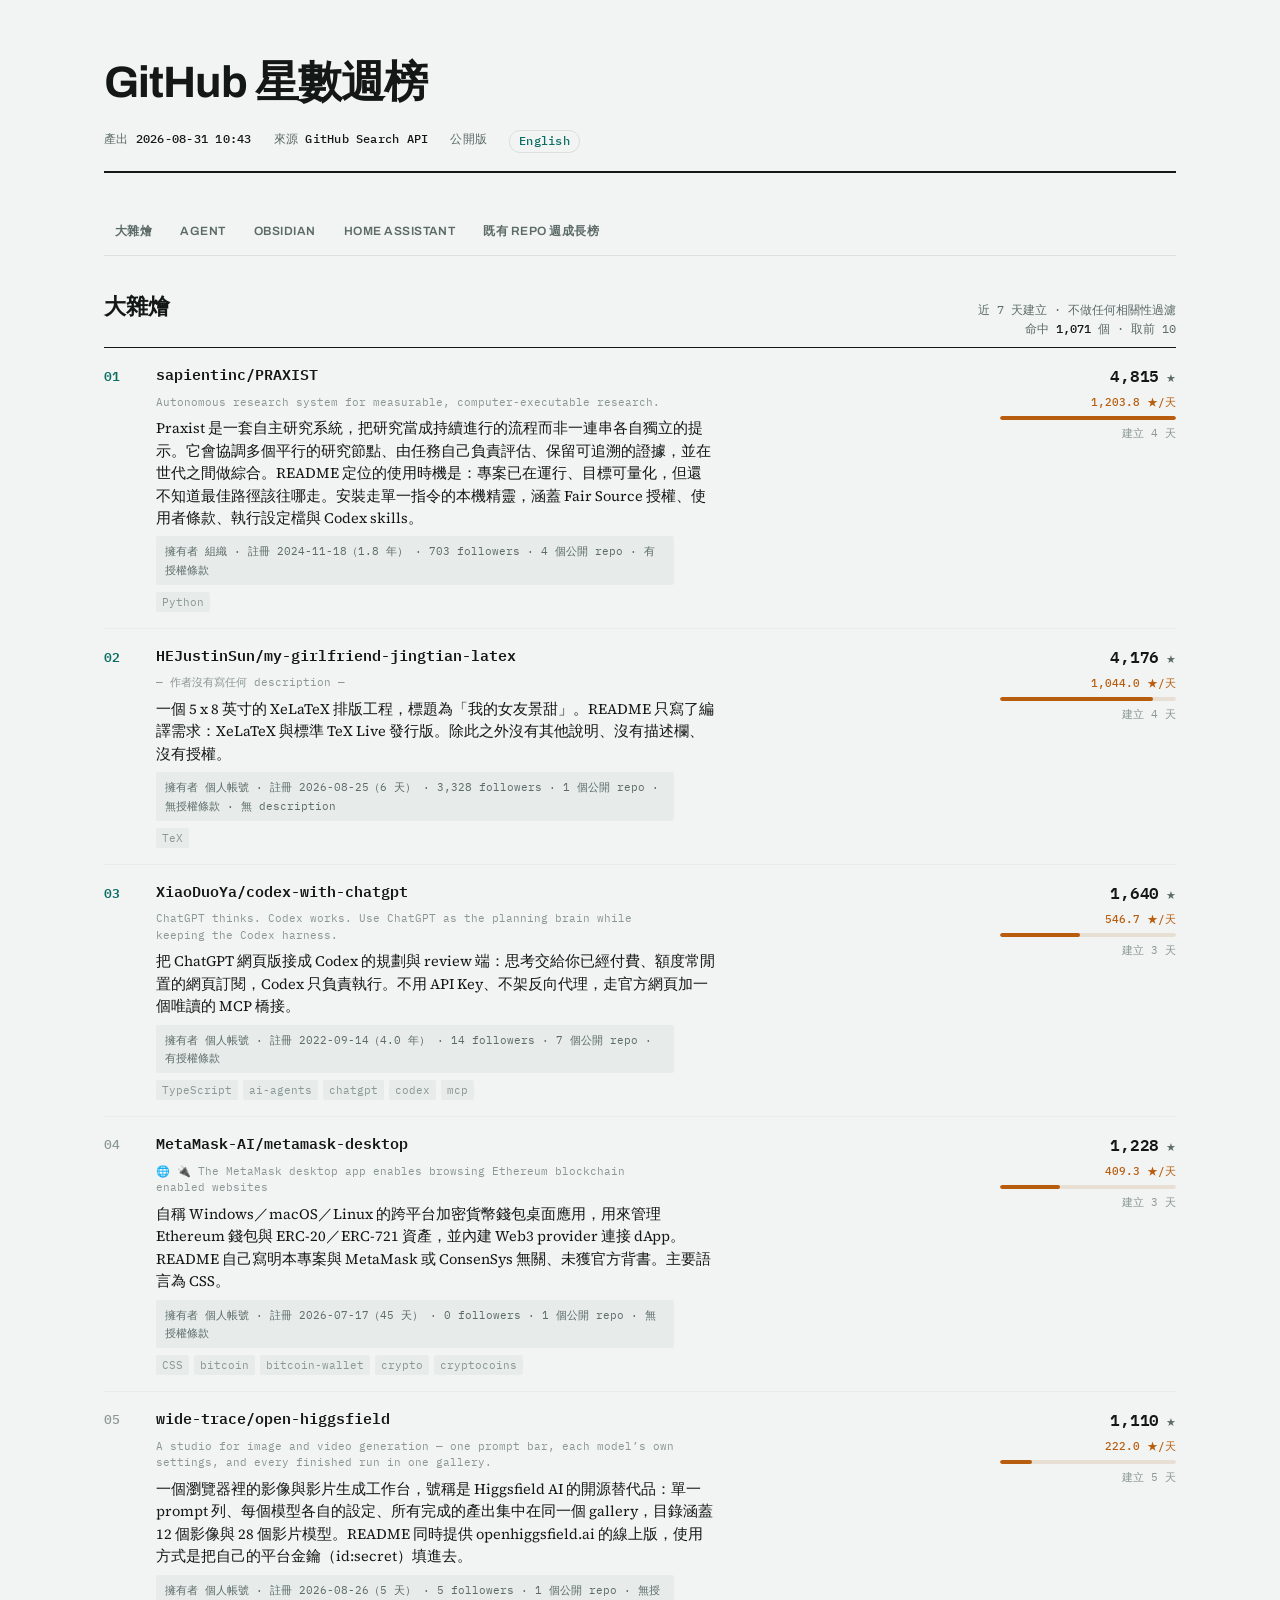
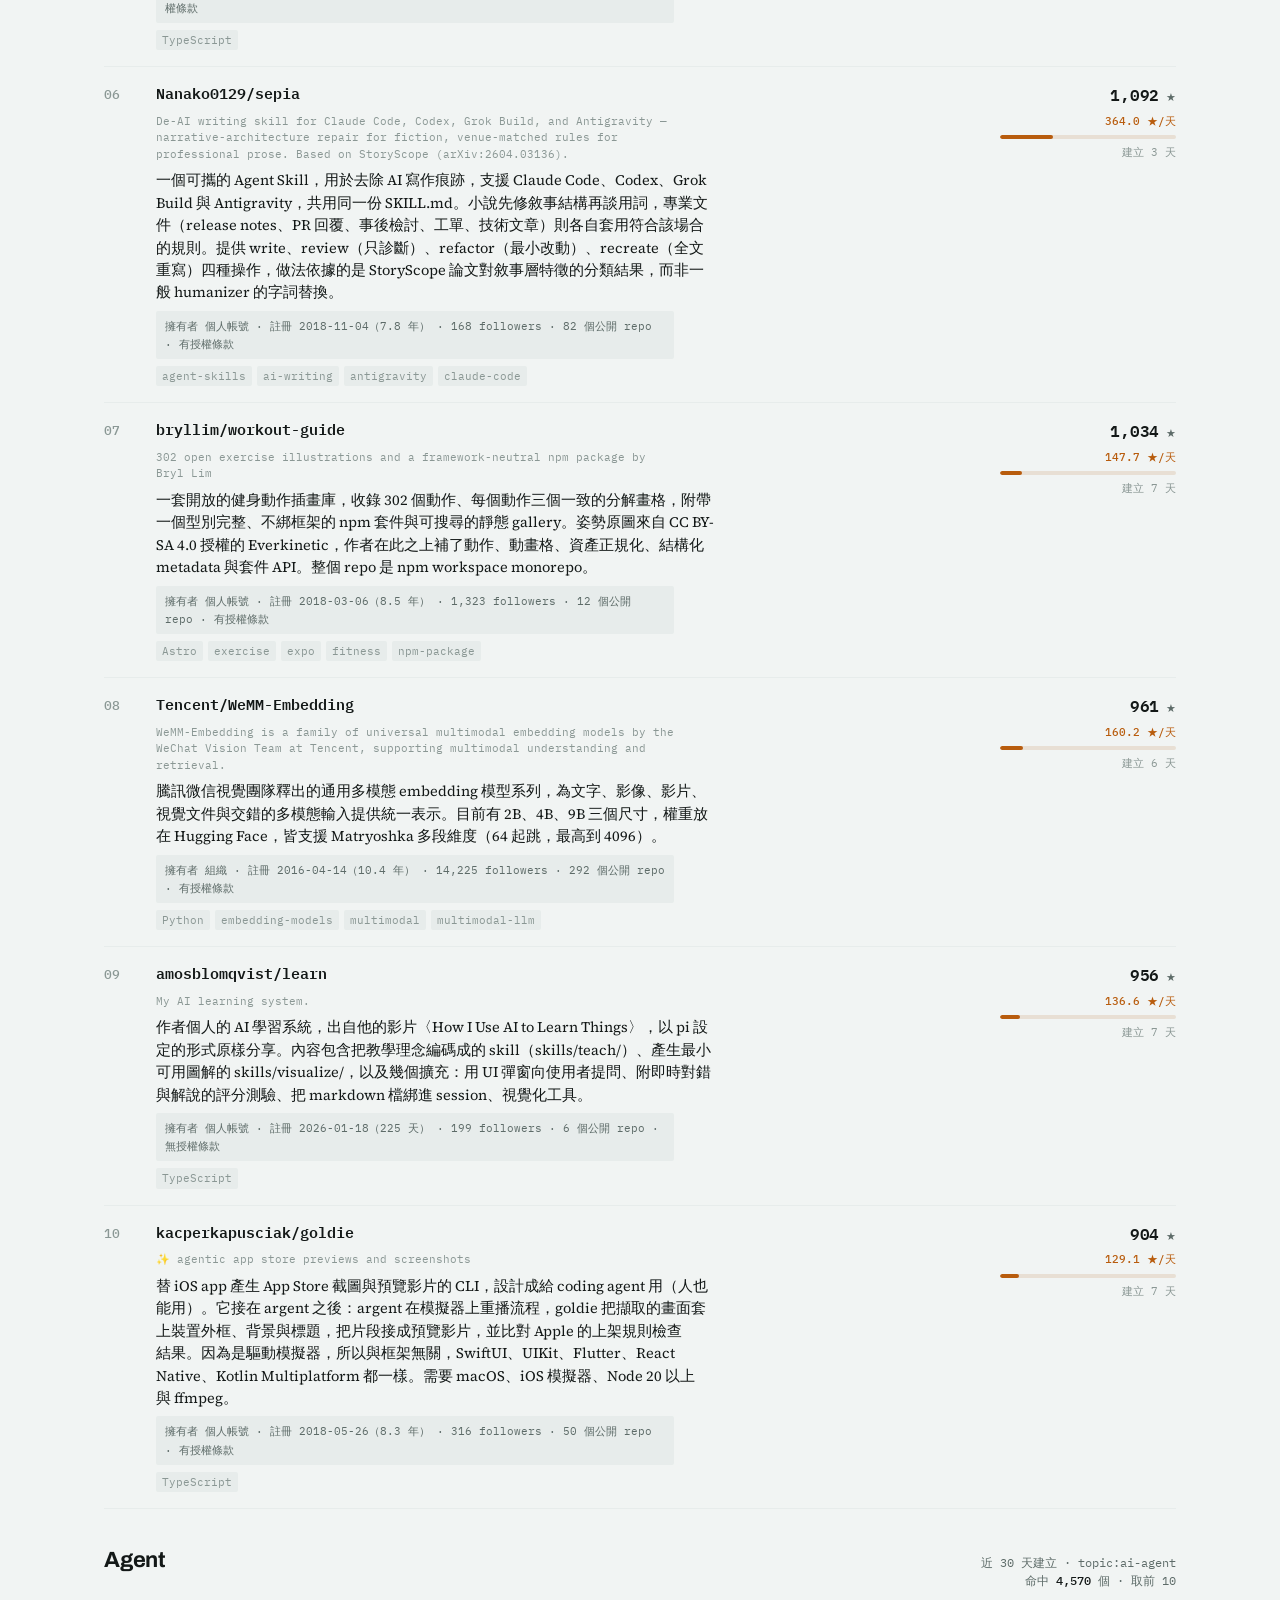
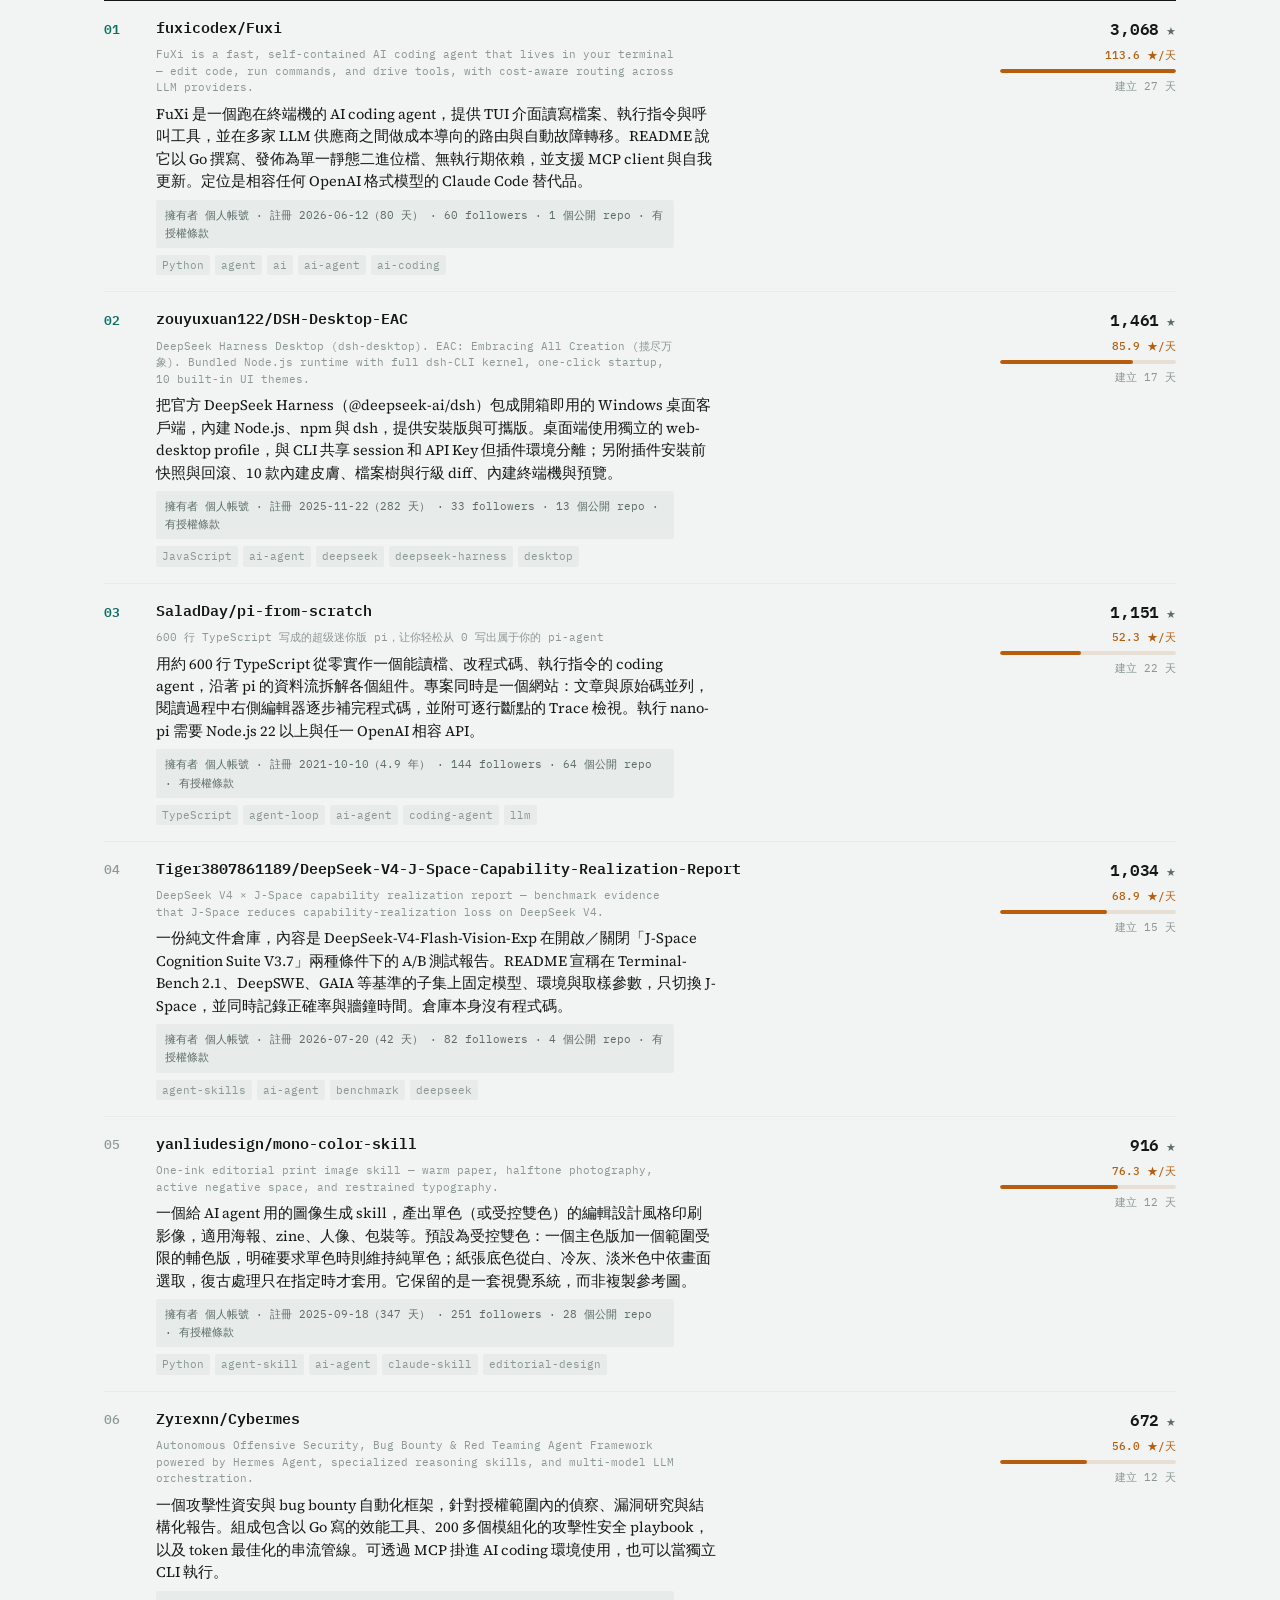
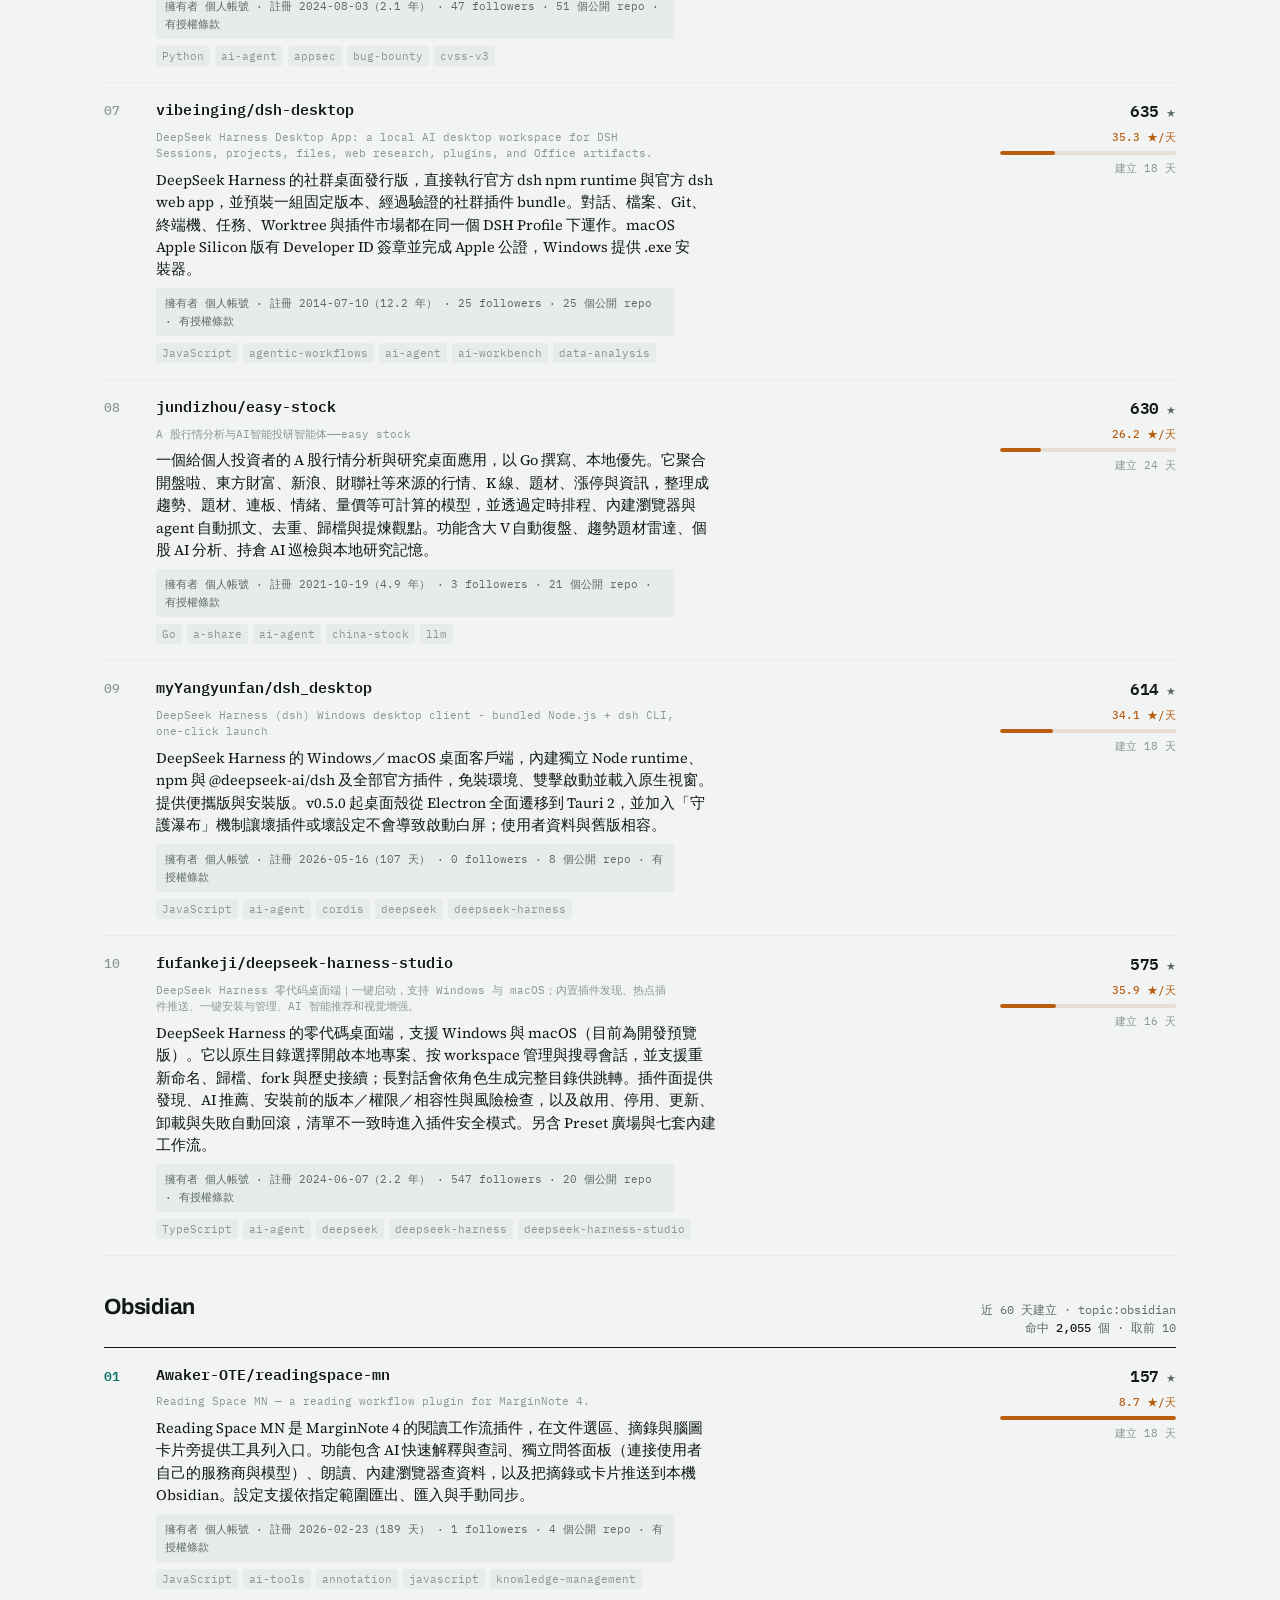
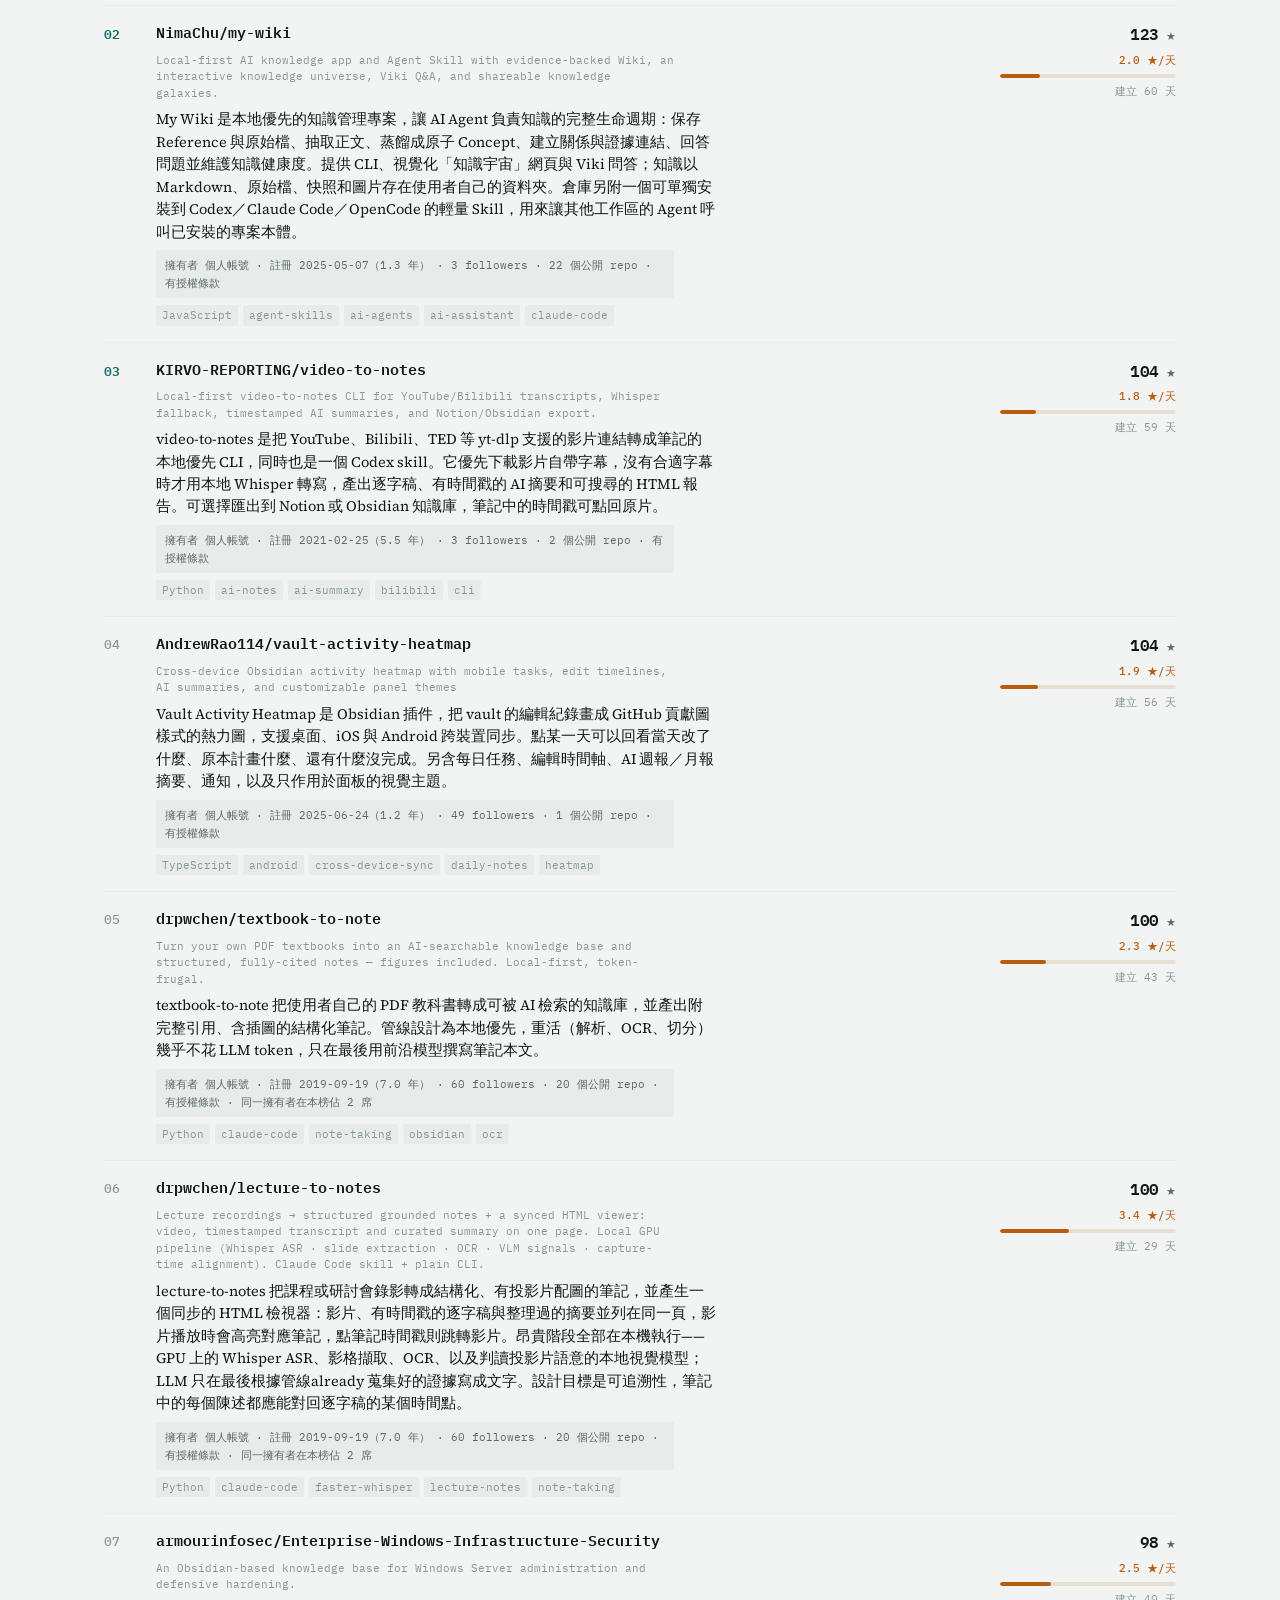
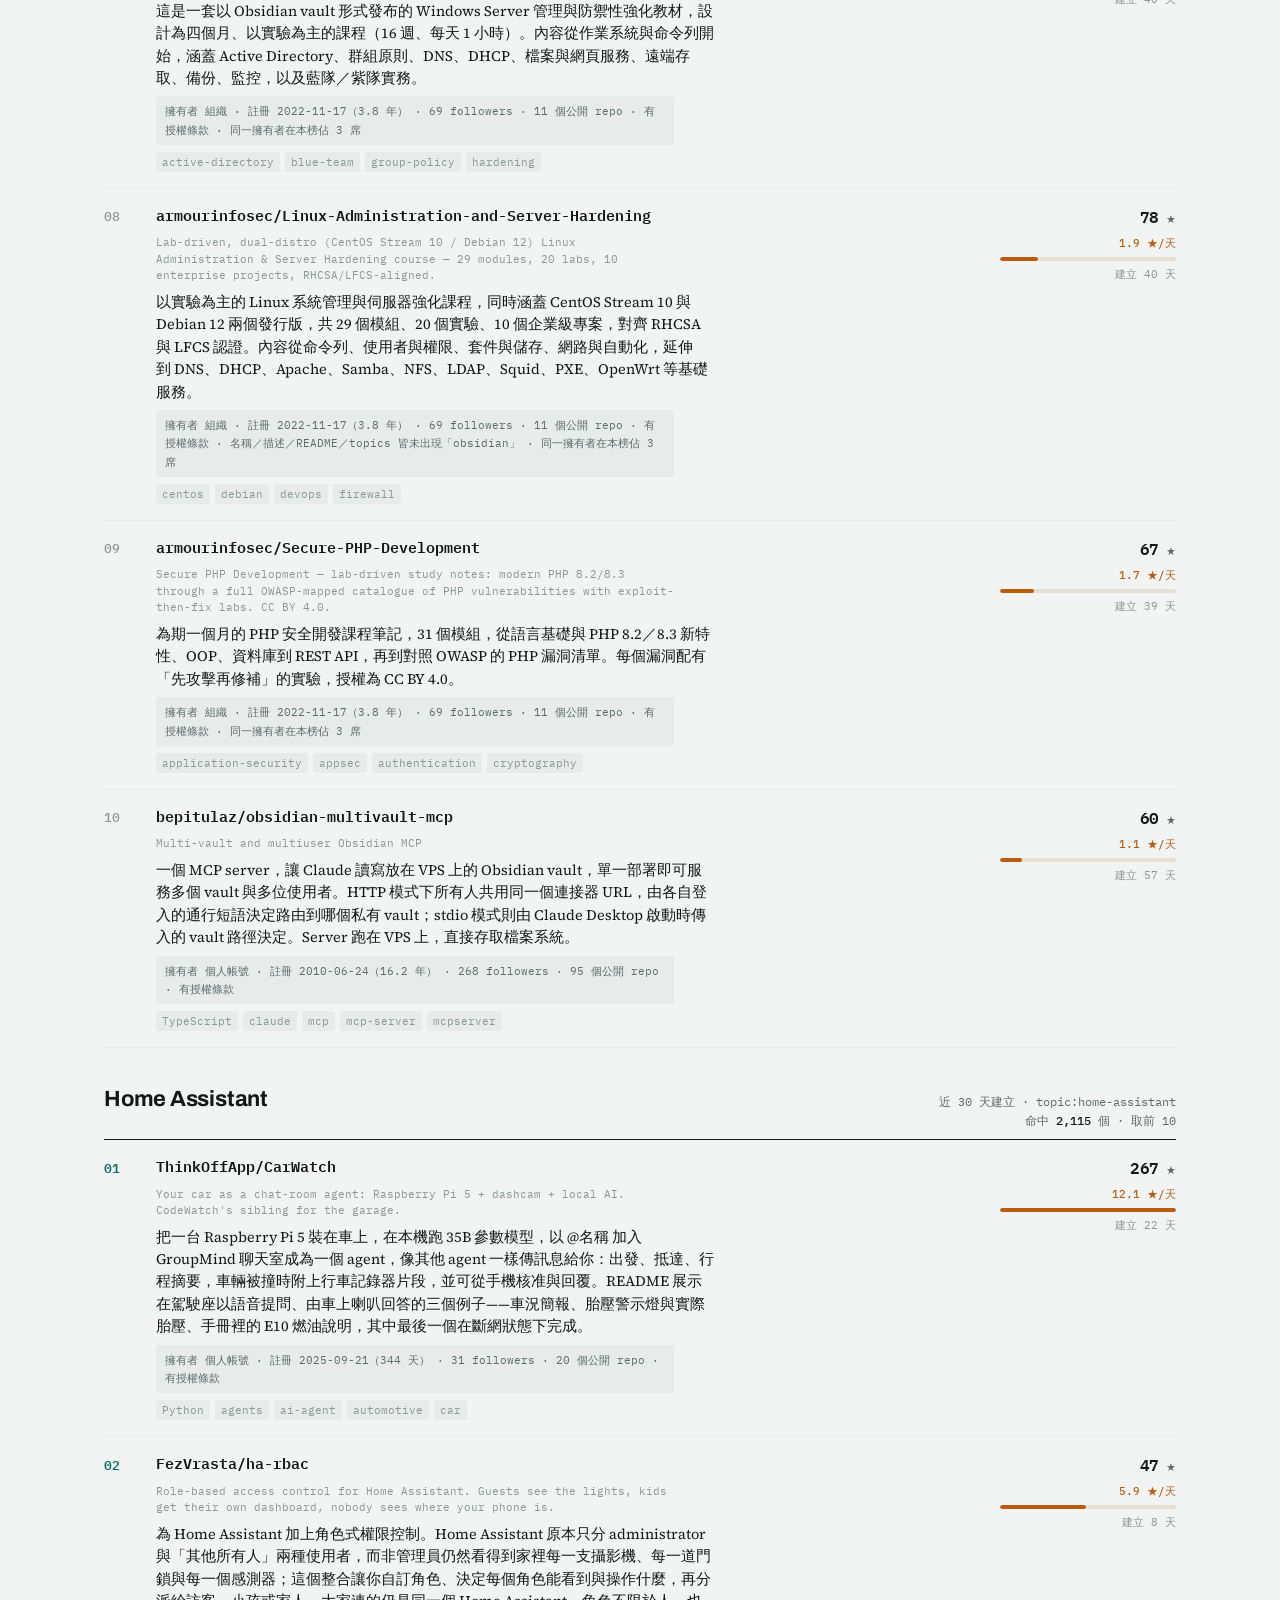
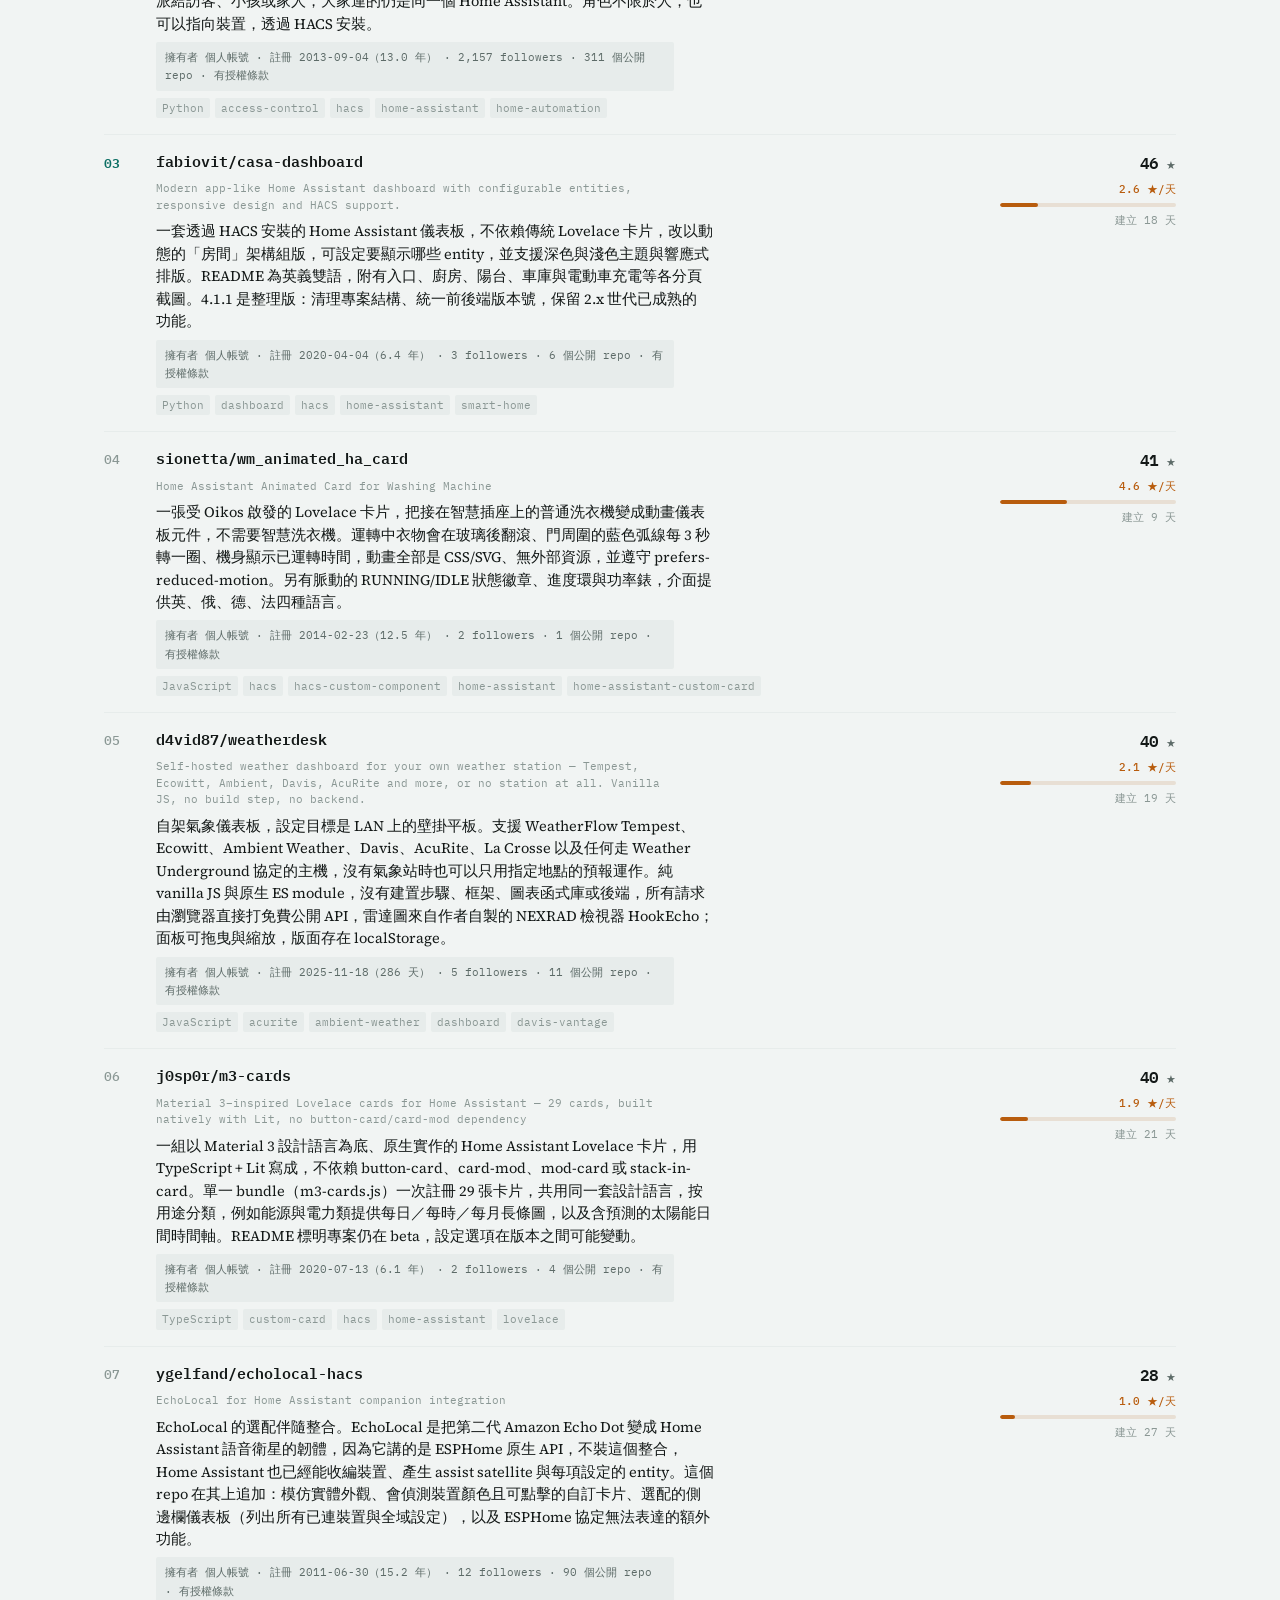
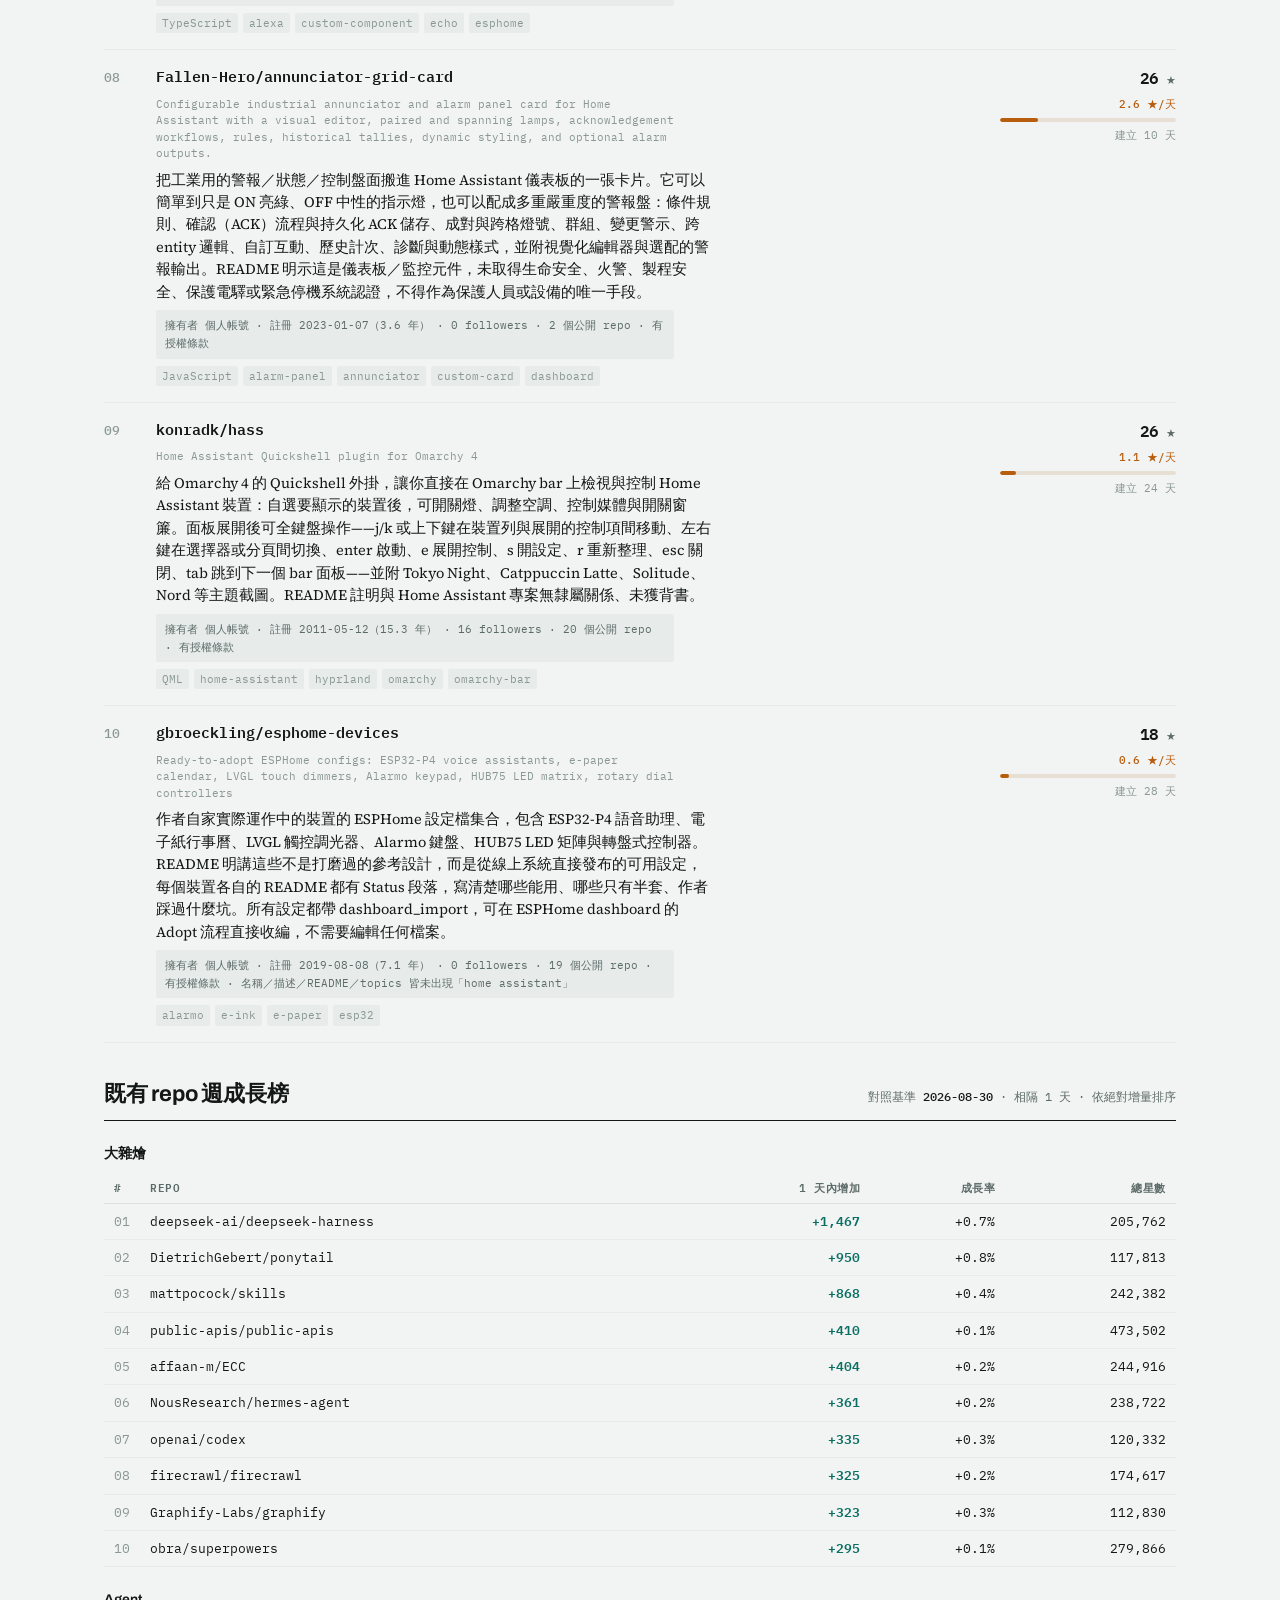
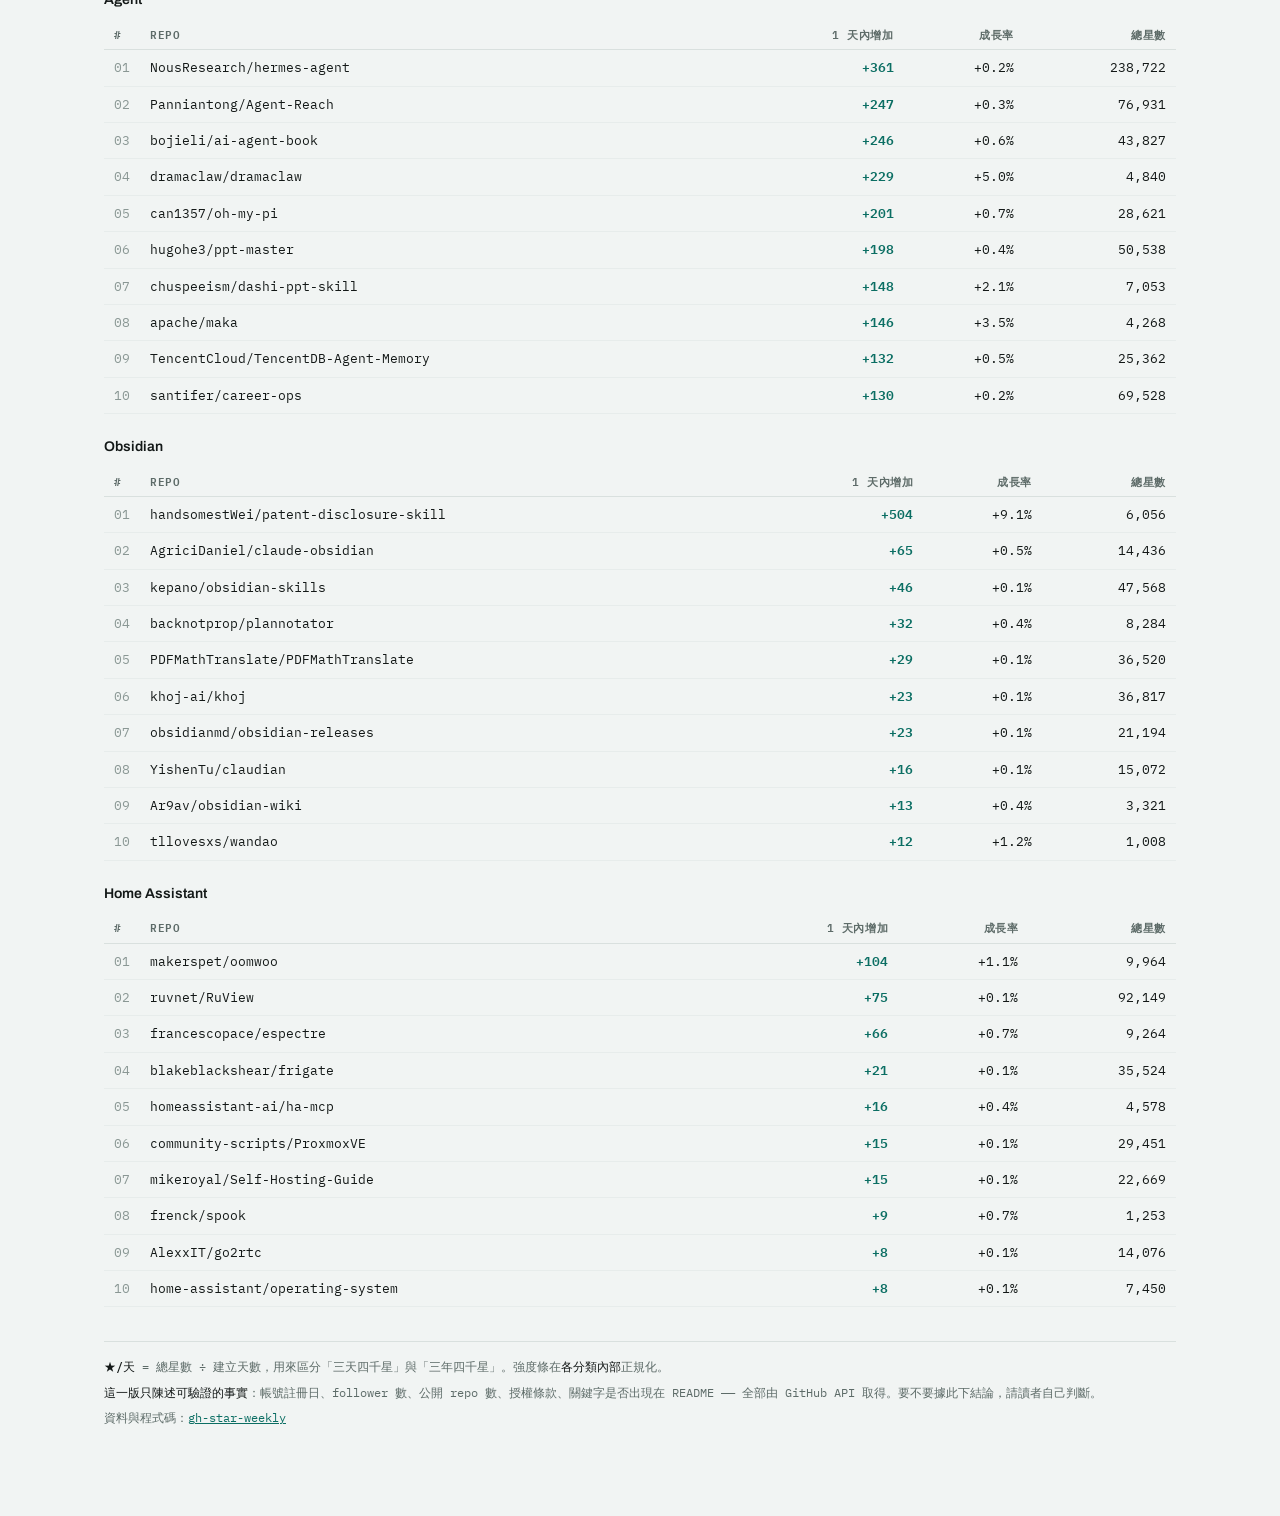
==== commit 8c3462be: "修 note.py 插入錨點 + 成長榜標籤改用實際間隔 - 🐞 note.py 找第一個 "---" 當插入點，但那是 frontmatter 的結束線，   第二次起會把新的一週插到 H1 前面、" ====
--- a/docs/zh/index.html
+++ b/docs/zh/index.html
@@ -3,7 +3,7 @@
 <head>
 <meta charset="utf-8">
 <meta name="viewport" content="width=device-width,initial-scale=1">
-<title>GitHub 星數週榜 2026-08-30</title>
+<title>GitHub 星數週榜 2026-08-31</title>
 <style>
 @import url("https://fonts.googleapis.com/css2?family=Archivo:wght@500;600;700&family=Source+Serif+4:opsz,wght@8..60,400;8..60,600&family=IBM+Plex+Mono:wght@400;500;600&display=swap");
 :root{
@@ -182,7 +182,7 @@
   <header class="mast">
     <h1>GitHub 星數週榜</h1>
     <div class="meta">
-      <span>產出 <b>2026-08-30 14:11</b></span>
+      <span>產出 <b>2026-08-31 10:43</b></span>
       <span>來源 <b>GitHub Search API</b></span>
       <span>公開版</span>
       <a class="lang" href="/gh-star-weekly/">English</a>
@@ -193,7 +193,7 @@
   <section id="misc">
     <div class="sechead"><h2>大雜燴</h2>
       <div class="q">近 7 天建立 · 不做任何相關性過濾<br>
-        命中 <b>1,409</b> 個 · 取前 10</div>
+        命中 <b>1,071</b> 個 · 取前 10</div>
     </div>
     <div class="rows">
       <div class="row">
@@ -204,195 +204,195 @@
             
           </div>
           <div class="origdesc">Autonomous research system for measurable, computer-executable research.</div>
-          <div class="what">PRAXIST 是一個自主研究系統，針對目標可量測、可由電腦執行的研究任務。它會協調多個平行的研究 agent，配合任務歸屬的評估、可保存的實驗證據，以及跨世代的結果綜合，把研究當成持續運行的流程而非一連串獨立的 prompt。適用情境是專案已經在跑、目標可量測，但最佳改進路徑未知的時候。</div>
-          
-          <div class="facts">擁有者 組織 · 註冊 2024-11-18（1.8 年） · 702 followers · 4 個公開 repo · 有授權條款</div>
+          <div class="what">Praxist 是一套自主研究系統，把研究當成持續進行的流程而非一連串各自獨立的提示。它會協調多個平行的研究節點、由任務自己負責評估、保留可追溯的證據，並在世代之間做綜合。README 定位的使用時機是：專案已在運行、目標可量化，但還不知道最佳路徑該往哪走。安裝走單一指令的本機精靈，涵蓋 Fair Source 授權、使用者條款、執行設定檔與 Codex skills。</div>
+          
+          <div class="facts">擁有者 組織 · 註冊 2024-11-18（1.8 年） · 703 followers · 4 個公開 repo · 有授權條款</div>
           <div class="chips"><span class="chip">Python</span></div>
         </div>
         <div class="data">
-          <div class="stars">4,484<span> ★</span></div>
-          <div class="vel">1,494.7 ★/天</div>
+          <div class="stars">4,815<span> ★</span></div>
+          <div class="vel">1,203.8 ★/天</div>
           <div class="bar"><i style="width:100.0%"></i></div>
+          <div class="age">建立 4 天</div>
+        </div>
+      </div>
+      <div class="row">
+        <div class="rank">02</div>
+        <div class="repo">
+          <div class="titleline">
+            <a href="https://github.com/HEJustinSun/my-girlfriend-jingtian-latex" target="_blank" rel="noopener">HEJustinSun/my-girlfriend-jingtian-latex</a>
+            
+          </div>
+          <div class="origdesc">— 作者沒有寫任何 description —</div>
+          <div class="what">一個 5 x 8 英寸的 XeLaTeX 排版工程，標題為「我的女友景甜」。README 只寫了編譯需求：XeLaTeX 與標準 TeX Live 發行版。除此之外沒有其他說明、沒有描述欄、沒有授權。</div>
+          
+          <div class="facts">擁有者 個人帳號 · 註冊 2026-08-25（6 天） · 3,328 followers · 1 個公開 repo · 無授權條款 · 無 description</div>
+          <div class="chips"><span class="chip">TeX</span></div>
+        </div>
+        <div class="data">
+          <div class="stars">4,176<span> ★</span></div>
+          <div class="vel">1,044.0 ★/天</div>
+          <div class="bar"><i style="width:86.7%"></i></div>
+          <div class="age">建立 4 天</div>
+        </div>
+      </div>
+      <div class="row">
+        <div class="rank">03</div>
+        <div class="repo">
+          <div class="titleline">
+            <a href="https://github.com/XiaoDuoYa/codex-with-chatgpt" target="_blank" rel="noopener">XiaoDuoYa/codex-with-chatgpt</a>
+            
+          </div>
+          <div class="origdesc">ChatGPT thinks. Codex works. Use ChatGPT as the planning brain while keeping the Codex harness.</div>
+          <div class="what">把 ChatGPT 網頁版接成 Codex 的規劃與 review 端：思考交給你已經付費、額度常閒置的網頁訂閱，Codex 只負責執行。不用 API Key、不架反向代理，走官方網頁加一個唯讀的 MCP 橋接。</div>
+          
+          <div class="facts">擁有者 個人帳號 · 註冊 2022-09-14（4.0 年） · 14 followers · 7 個公開 repo · 有授權條款</div>
+          <div class="chips"><span class="chip">TypeScript</span><span class="chip">ai-agents</span><span class="chip">chatgpt</span><span class="chip">codex</span><span class="chip">mcp</span></div>
+        </div>
+        <div class="data">
+          <div class="stars">1,640<span> ★</span></div>
+          <div class="vel">546.7 ★/天</div>
+          <div class="bar"><i style="width:45.4%"></i></div>
           <div class="age">建立 3 天</div>
         </div>
       </div>
       <div class="row">
-        <div class="rank">02</div>
-        <div class="repo">
-          <div class="titleline">
-            <a href="https://github.com/HEJustinSun/my-girlfriend-jingtian-latex" target="_blank" rel="noopener">HEJustinSun/my-girlfriend-jingtian-latex</a>
-            
-          </div>
-          <div class="origdesc">— 作者沒有寫任何 description —</div>
-          <div class="what">一個 XeLaTeX 排版工程，內容是題為「我的女友景甜」的 5×8 英寸書籍。編譯需要 XeLaTeX 與標準 TeX Live 發行版。</div>
-          
-          <div class="facts">擁有者 個人帳號 · 註冊 2026-08-25（5 天） · 3,283 followers · 1 個公開 repo · 無授權條款 · 無 description</div>
-          <div class="chips"><span class="chip">TeX</span></div>
-        </div>
-        <div class="data">
-          <div class="stars">4,122<span> ★</span></div>
-          <div class="vel">1,374.0 ★/天</div>
-          <div class="bar"><i style="width:91.9%"></i></div>
+        <div class="rank">04</div>
+        <div class="repo">
+          <div class="titleline">
+            <a href="https://github.com/MetaMask-AI/metamask-desktop" target="_blank" rel="noopener">MetaMask-AI/metamask-desktop</a>
+            
+          </div>
+          <div class="origdesc">🌐 🔌 The MetaMask desktop app enables browsing Ethereum blockchain enabled websites</div>
+          <div class="what">自稱 Windows／macOS／Linux 的跨平台加密貨幣錢包桌面應用，用來管理 Ethereum 錢包與 ERC-20／ERC-721 資產，並內建 Web3 provider 連接 dApp。README 自己寫明本專案與 MetaMask 或 ConsenSys 無關、未獲官方背書。主要語言為 CSS。</div>
+          
+          <div class="facts">擁有者 個人帳號 · 註冊 2026-07-17（45 天） · 0 followers · 1 個公開 repo · 無授權條款</div>
+          <div class="chips"><span class="chip">CSS</span><span class="chip">bitcoin</span><span class="chip">bitcoin-wallet</span><span class="chip">crypto</span><span class="chip">cryptocoins</span></div>
+        </div>
+        <div class="data">
+          <div class="stars">1,228<span> ★</span></div>
+          <div class="vel">409.3 ★/天</div>
+          <div class="bar"><i style="width:34.0%"></i></div>
           <div class="age">建立 3 天</div>
         </div>
       </div>
       <div class="row">
-        <div class="rank">03</div>
-        <div class="repo">
-          <div class="titleline">
-            <a href="https://github.com/b-nnett/grok-bot-0.18-reconstructed" target="_blank" rel="noopener">b-nnett/grok-bot-0.18-reconstructed</a>
-            
-          </div>
-          <div class="origdesc">Unofficial source-oriented reconstruction and extension of Grok Bot 0.18.0 for macOS</div>
-          <div class="what">這是 Grok Bot 0.18.0 macOS 桌面應用的非官方原始碼向重建，把該應用的 Electron、host、coordinator、本地執行、協定與 renderer 各層還原成可讀的 TypeScript 實作，並提供能把這些原始碼重新打包回可運作 macOS 應用的確定性工具鏈。另外加了幾項實驗功能：跨 Cursor、Claude Code、Codex、OpenRouter 的推理路由、跨供應商的 plugin/MCP 工具，以及本地用量追蹤。</div>
-          
-          <div class="facts">擁有者 個人帳號 · 註冊 2020-03-27（6.4 年） · 430 followers · 32 個公開 repo · 無授權條款</div>
+        <div class="rank">05</div>
+        <div class="repo">
+          <div class="titleline">
+            <a href="https://github.com/wide-trace/open-higgsfield" target="_blank" rel="noopener">wide-trace/open-higgsfield</a>
+            
+          </div>
+          <div class="origdesc">A studio for image and video generation — one prompt bar, each model’s own settings, and every finished run in one gallery.</div>
+          <div class="what">一個瀏覽器裡的影像與影片生成工作台，號稱是 Higgsfield AI 的開源替代品：單一 prompt 列、每個模型各自的設定、所有完成的產出集中在同一個 gallery，目錄涵蓋 12 個影像與 28 個影片模型。README 同時提供 openhiggsfield.ai 的線上版，使用方式是把自己的平台金鑰（id:secret）填進去。</div>
+          
+          <div class="facts">擁有者 個人帳號 · 註冊 2026-08-26（5 天） · 5 followers · 1 個公開 repo · 無授權條款</div>
           <div class="chips"><span class="chip">TypeScript</span></div>
         </div>
         <div class="data">
-          <div class="stars">3,447<span> ★</span></div>
-          <div class="vel">492.4 ★/天</div>
-          <div class="bar"><i style="width:32.9%"></i></div>
+          <div class="stars">1,110<span> ★</span></div>
+          <div class="vel">222.0 ★/天</div>
+          <div class="bar"><i style="width:18.4%"></i></div>
+          <div class="age">建立 5 天</div>
+        </div>
+      </div>
+      <div class="row">
+        <div class="rank">06</div>
+        <div class="repo">
+          <div class="titleline">
+            <a href="https://github.com/Nanako0129/sepia" target="_blank" rel="noopener">Nanako0129/sepia</a>
+            
+          </div>
+          <div class="origdesc">De-AI writing skill for Claude Code, Codex, Grok Build, and Antigravity — narrative-architecture repair for fiction, venue-matched rules for professional prose. Based on StoryScope (arXiv:2604.03136).</div>
+          <div class="what">一個可攜的 Agent Skill，用於去除 AI 寫作痕跡，支援 Claude Code、Codex、Grok Build 與 Antigravity，共用同一份 SKILL.md。小說先修敘事結構再談用詞，專業文件（release notes、PR 回覆、事後檢討、工單、技術文章）則各自套用符合該場合的規則。提供 write、review（只診斷）、refactor（最小改動）、recreate（全文重寫）四種操作，做法依據的是 StoryScope 論文對敘事層特徵的分類結果，而非一般 humanizer 的字詞替換。</div>
+          
+          <div class="facts">擁有者 個人帳號 · 註冊 2018-11-04（7.8 年） · 168 followers · 82 個公開 repo · 有授權條款</div>
+          <div class="chips"><span class="chip">agent-skills</span><span class="chip">ai-writing</span><span class="chip">antigravity</span><span class="chip">claude-code</span></div>
+        </div>
+        <div class="data">
+          <div class="stars">1,092<span> ★</span></div>
+          <div class="vel">364.0 ★/天</div>
+          <div class="bar"><i style="width:30.2%"></i></div>
+          <div class="age">建立 3 天</div>
+        </div>
+      </div>
+      <div class="row">
+        <div class="rank">07</div>
+        <div class="repo">
+          <div class="titleline">
+            <a href="https://github.com/bryllim/workout-guide" target="_blank" rel="noopener">bryllim/workout-guide</a>
+            
+          </div>
+          <div class="origdesc">302 open exercise illustrations and a framework-neutral npm package by Bryl Lim</div>
+          <div class="what">一套開放的健身動作插畫庫，收錄 302 個動作、每個動作三個一致的分解畫格，附帶一個型別完整、不綁框架的 npm 套件與可搜尋的靜態 gallery。姿勢原圖來自 CC BY-SA 4.0 授權的 Everkinetic，作者在此之上補了動作、動畫格、資產正規化、結構化 metadata 與套件 API。整個 repo 是 npm workspace monorepo。</div>
+          
+          <div class="facts">擁有者 個人帳號 · 註冊 2018-03-06（8.5 年） · 1,323 followers · 12 個公開 repo · 有授權條款</div>
+          <div class="chips"><span class="chip">Astro</span><span class="chip">exercise</span><span class="chip">expo</span><span class="chip">fitness</span><span class="chip">npm-package</span></div>
+        </div>
+        <div class="data">
+          <div class="stars">1,034<span> ★</span></div>
+          <div class="vel">147.7 ★/天</div>
+          <div class="bar"><i style="width:12.3%"></i></div>
           <div class="age">建立 7 天</div>
         </div>
       </div>
       <div class="row">
-        <div class="rank">04</div>
-        <div class="repo">
-          <div class="titleline">
-            <a href="https://github.com/tobi/walgit" target="_blank" rel="noopener">tobi/walgit</a>
-            
-          </div>
-          <div class="origdesc">— 作者沒有寫任何 description —</div>
-          <div class="what">walgit 是一個單一 binary 的 git server，直接架在 S3 或 GCS 之類的物件儲存前面，沒有資料庫、沒有 leader、機器上沒有需要在意的本地狀態。它提供 smart HTTP 的 fetch/push、以靜態檔案伺服的 bundle-uri clone、Git LFS、瀏覽用 web UI、含 SDK 的 JSON API、per-repo push policy 與 webhook。每台跑 walgit 的機器都只是可拋棄的快取，bucket 本身就是 repository，多台機器指向同一個 bucket 即可一致地服務相同的 repo。</div>
-          
-          <div class="facts">擁有者 個人帳號 · 註冊 2008-02-17（18.5 年） · 5,935 followers · 112 個公開 repo · 有授權條款 · 無 description</div>
-          <div class="chips"><span class="chip">Rust</span></div>
-        </div>
-        <div class="data">
-          <div class="stars">2,338<span> ★</span></div>
-          <div class="vel">334.0 ★/天</div>
-          <div class="bar"><i style="width:22.3%"></i></div>
+        <div class="rank">08</div>
+        <div class="repo">
+          <div class="titleline">
+            <a href="https://github.com/Tencent/WeMM-Embedding" target="_blank" rel="noopener">Tencent/WeMM-Embedding</a>
+            
+          </div>
+          <div class="origdesc">WeMM-Embedding is a family of universal multimodal embedding models by the WeChat Vision Team at Tencent, supporting multimodal understanding and retrieval.</div>
+          <div class="what">騰訊微信視覺團隊釋出的通用多模態 embedding 模型系列，為文字、影像、影片、視覺文件與交錯的多模態輸入提供統一表示。目前有 2B、4B、9B 三個尺寸，權重放在 Hugging Face，皆支援 Matryoshka 多段維度（64 起跳，最高到 4096）。</div>
+          
+          <div class="facts">擁有者 組織 · 註冊 2016-04-14（10.4 年） · 14,225 followers · 292 個公開 repo · 有授權條款</div>
+          <div class="chips"><span class="chip">Python</span><span class="chip">embedding-models</span><span class="chip">multimodal</span><span class="chip">multimodal-llm</span></div>
+        </div>
+        <div class="data">
+          <div class="stars">961<span> ★</span></div>
+          <div class="vel">160.2 ★/天</div>
+          <div class="bar"><i style="width:13.3%"></i></div>
+          <div class="age">建立 6 天</div>
+        </div>
+      </div>
+      <div class="row">
+        <div class="rank">09</div>
+        <div class="repo">
+          <div class="titleline">
+            <a href="https://github.com/amosblomqvist/learn" target="_blank" rel="noopener">amosblomqvist/learn</a>
+            
+          </div>
+          <div class="origdesc">My AI learning system.</div>
+          <div class="what">作者個人的 AI 學習系統，出自他的影片〈How I Use AI to Learn Things〉，以 pi 設定的形式原樣分享。內容包含把教學理念編碼成的 skill（skills/teach/）、產生最小可用圖解的 skills/visualize/，以及幾個擴充：用 UI 彈窗向使用者提問、附即時對錯與解說的評分測驗、把 markdown 檔綁進 session、視覺化工具。</div>
+          
+          <div class="facts">擁有者 個人帳號 · 註冊 2026-01-18（225 天） · 199 followers · 6 個公開 repo · 無授權條款</div>
+          <div class="chips"><span class="chip">TypeScript</span></div>
+        </div>
+        <div class="data">
+          <div class="stars">956<span> ★</span></div>
+          <div class="vel">136.6 ★/天</div>
+          <div class="bar"><i style="width:11.3%"></i></div>
           <div class="age">建立 7 天</div>
         </div>
       </div>
       <div class="row">
-        <div class="rank">05</div>
-        <div class="repo">
-          <div class="titleline">
-            <a href="https://github.com/XiaoDuoYa/codex-with-chatgpt" target="_blank" rel="noopener">XiaoDuoYa/codex-with-chatgpt</a>
-            
-          </div>
-          <div class="origdesc">ChatGPT thinks. Codex works. Use ChatGPT as the planning brain while keeping the Codex harness.</div>
-          <div class="what">這個專案把付費訂閱的 ChatGPT 網頁版接進 Codex 編碼會話，讓 ChatGPT 負責規劃與 review、Codex 保留全部執行權，藉此用閒置的網頁版額度取代規劃工作消耗的 API 額度。不需要 API key 也不走逆向代理：ChatGPT 透過一條 OAuth 保護的唯讀 MCP 連線，按需讀取目前工作區中需要的程式碼，repo 本身不會被上傳。</div>
-          
-          <div class="facts">擁有者 個人帳號 · 註冊 2022-09-14（4.0 年） · 11 followers · 7 個公開 repo · 有授權條款</div>
-          <div class="chips"><span class="chip">TypeScript</span><span class="chip">ai-agents</span><span class="chip">chatgpt</span><span class="chip">codex</span><span class="chip">mcp</span></div>
-        </div>
-        <div class="data">
-          <div class="stars">1,245<span> ★</span></div>
-          <div class="vel">622.5 ★/天</div>
-          <div class="bar"><i style="width:41.6%"></i></div>
-          <div class="age">建立 2 天</div>
-        </div>
-      </div>
-      <div class="row">
-        <div class="rank">06</div>
-        <div class="repo">
-          <div class="titleline">
-            <a href="https://github.com/wide-trace/open-higgsfield" target="_blank" rel="noopener">wide-trace/open-higgsfield</a>
-            
-          </div>
-          <div class="origdesc">A studio for image and video generation — one prompt bar, each model’s own settings, and every finished run in one gallery.</div>
-          <div class="what">OpenHiggsfield 自稱是 Higgsfield AI 的開源替代品：一個圖片與影片生成工作室，透過單一 prompt 欄呼叫 40 個模型（12 個圖片、28 個影片），各模型有自己的設定，所有生成結果收在同一個 gallery。另提供免安裝的托管版本，需填入自己的平台金鑰（id:secret）才能開始生成。</div>
-          
-          <div class="facts">擁有者 個人帳號 · 註冊 2026-08-26（4 天） · 4 followers · 1 個公開 repo · 無授權條款</div>
+        <div class="rank">10</div>
+        <div class="repo">
+          <div class="titleline">
+            <a href="https://github.com/kacperkapusciak/goldie" target="_blank" rel="noopener">kacperkapusciak/goldie</a>
+            
+          </div>
+          <div class="origdesc">✨ agentic app store previews and screenshots</div>
+          <div class="what">替 iOS app 產生 App Store 截圖與預覽影片的 CLI，設計成給 coding agent 用（人也能用）。它接在 argent 之後：argent 在模擬器上重播流程，goldie 把擷取的畫面套上裝置外框、背景與標題，把片段接成預覽影片，並比對 Apple 的上架規則檢查結果。因為是驅動模擬器，所以與框架無關，SwiftUI、UIKit、Flutter、React Native、Kotlin Multiplatform 都一樣。需要 macOS、iOS 模擬器、Node 20 以上與 ffmpeg。</div>
+          
+          <div class="facts">擁有者 個人帳號 · 註冊 2018-05-26（8.3 年） · 316 followers · 50 個公開 repo · 有授權條款</div>
           <div class="chips"><span class="chip">TypeScript</span></div>
         </div>
         <div class="data">
-          <div class="stars">1,057<span> ★</span></div>
-          <div class="vel">264.2 ★/天</div>
-          <div class="bar"><i style="width:17.7%"></i></div>
-          <div class="age">建立 4 天</div>
-        </div>
-      </div>
-      <div class="row">
-        <div class="rank">07</div>
-        <div class="repo">
-          <div class="titleline">
-            <a href="https://github.com/bryllim/workout-guide" target="_blank" rel="noopener">bryllim/workout-guide</a>
-            
-          </div>
-          <div class="origdesc">302 open exercise illustrations and a framework-neutral npm package by Bryl Lim</div>
-          <div class="what">一個開放的健身動作插圖庫，收錄 302 個動作、每個動作三張風格一致的分解圖，並提供帶型別、框架中立的 npm 套件與可搜尋的靜態圖庫網站。原始姿勢插畫來自 Everkinetic（CC BY-SA 4.0），作者在其基礎上擴充了動作與動畫幀、統一素材規格並補上結構化 metadata 與套件 API。</div>
-          
-          <div class="facts">擁有者 個人帳號 · 註冊 2018-03-06（8.5 年） · 1,317 followers · 12 個公開 repo · 有授權條款</div>
-          <div class="chips"><span class="chip">Astro</span><span class="chip">exercise</span><span class="chip">expo</span><span class="chip">fitness</span><span class="chip">npm-package</span></div>
-        </div>
-        <div class="data">
-          <div class="stars">1,014<span> ★</span></div>
-          <div class="vel">169.0 ★/天</div>
-          <div class="bar"><i style="width:11.3%"></i></div>
-          <div class="age">建立 6 天</div>
-        </div>
-      </div>
-      <div class="row">
-        <div class="rank">08</div>
-        <div class="repo">
-          <div class="titleline">
-            <a href="https://github.com/MetaMask-AI/metamask-desktop" target="_blank" rel="noopener">MetaMask-AI/metamask-desktop</a>
-            
-          </div>
-          <div class="origdesc">🌐 🔌 The MetaMask desktop app enables browsing Ethereum blockchain enabled websites</div>
-          <div class="what">自稱是 MetaMask 的跨平台桌面應用，供 Windows、macOS、Linux 管理加密貨幣錢包、連接 Web3 應用與 DeFi/NFT 生態。README 自己聲明與 MetaMask 或 ConsenSys 無關聯、非官方背書。</div>
-          
-          <div class="facts">擁有者 個人帳號 · 註冊 2026-07-17（44 天） · 0 followers · 1 個公開 repo · 無授權條款</div>
-          <div class="chips"><span class="chip">CSS</span><span class="chip">bitcoin</span><span class="chip">bitcoin-wallet</span><span class="chip">crypto</span><span class="chip">cryptocoins</span></div>
-        </div>
-        <div class="data">
-          <div class="stars">997<span> ★</span></div>
-          <div class="vel">498.5 ★/天</div>
-          <div class="bar"><i style="width:33.4%"></i></div>
-          <div class="age">建立 2 天</div>
-        </div>
-      </div>
-      <div class="row">
-        <div class="rank">09</div>
-        <div class="repo">
-          <div class="titleline">
-            <a href="https://github.com/Tencent/WeMM-Embedding" target="_blank" rel="noopener">Tencent/WeMM-Embedding</a>
-            
-          </div>
-          <div class="origdesc">WeMM-Embedding is a family of universal multimodal embedding models by the WeChat Vision Team at Tencent, supporting multimodal understanding and retrieval.</div>
-          <div class="what">WeMM-Embedding 是騰訊微信視覺團隊開發的通用多模態 embedding 模型家族，為文字、圖片、影片、視覺文件與交錯多模態輸入提供統一表徵。提供 2B、4B、9B 三個尺寸，皆支援 Matryoshka 多維度輸出（64 到 4096 維），模型權重已上架 Hugging Face。</div>
-          
-          <div class="facts">擁有者 組織 · 註冊 2016-04-14（10.4 年） · 14,213 followers · 290 個公開 repo · 有授權條款</div>
-          <div class="chips"><span class="chip">Python</span><span class="chip">embedding-models</span><span class="chip">multimodal</span><span class="chip">multimodal-llm</span></div>
-        </div>
-        <div class="data">
-          <div class="stars">924<span> ★</span></div>
-          <div class="vel">184.8 ★/天</div>
-          <div class="bar"><i style="width:12.4%"></i></div>
-          <div class="age">建立 5 天</div>
-        </div>
-      </div>
-      <div class="row">
-        <div class="rank">10</div>
-        <div class="repo">
-          <div class="titleline">
-            <a href="https://github.com/themartiano/try-omarchy" target="_blank" rel="noopener">themartiano/try-omarchy</a>
-            
-          </div>
-          <div class="origdesc">Run Omarchy on MacOS without any setup.</div>
-          <div class="what">Try Omarchy 把上游 Omarchy 桌面環境打包成 Apple Silicon Mac 上免設定即可執行的原生應用：內含專案自建的 ARM64 Arch Linux 映像（預裝 Omarchy）、使用 Apple Hypervisor Framework 的 QEMU runtime，以及一個 Swift/AppKit 啟動器。映像由 pin 定版本的 Arch Linux ARM 套件與上游 Omarchy 原始碼建出，支援硬體加速虛擬化與 VirGL 圖形。專案聲明非官方、與 Omarchy 無關聯。</div>
-          
-          <div class="facts">擁有者 個人帳號 · 註冊 2017-09-27（8.9 年） · 114 followers · 22 個公開 repo · 有授權條款</div>
-          <div class="chips"><span class="chip">Swift</span><span class="chip">aarch64</span><span class="chip">apple-silicon</span><span class="chip">archlinux</span><span class="chip">arm</span></div>
-        </div>
-        <div class="data">
-          <div class="stars">919<span> ★</span></div>
-          <div class="vel">131.3 ★/天</div>
-          <div class="bar"><i style="width:8.8%"></i></div>
+          <div class="stars">904<span> ★</span></div>
+          <div class="vel">129.1 ★/天</div>
+          <div class="bar"><i style="width:10.7%"></i></div>
           <div class="age">建立 7 天</div>
         </div>
       </div>
@@ -401,7 +401,7 @@
   <section id="agent">
     <div class="sechead"><h2>Agent</h2>
       <div class="q">近 30 天建立 · topic:ai-agent<br>
-        命中 <b>4,582</b> 個 · 取前 10</div>
+        命中 <b>4,570</b> 個 · 取前 10</div>
     </div>
     <div class="rows">
       <div class="row">
@@ -412,36 +412,36 @@
             
           </div>
           <div class="origdesc">FuXi is a fast, self-contained AI coding agent that lives in your terminal — edit code, run commands, and drive tools, with cost-aware routing across LLM providers.</div>
-          <div class="what">FuXi 是一個在終端機裡運行的 AI coding agent，以 Go 撰寫並打包成單一靜態執行檔，不需額外的 runtime 依賴。它提供讀寫程式碼、執行指令、驅動工具的 TUI 介面，支援任何 OpenAI 相容模型，並具備跨 LLM 供應商的成本感知路由與自動容錯移轉。README 將其定位為供應商中立的 Claude Code 替代品，同時是 MCP client 並支援自我更新。</div>
-          
-          <div class="facts">擁有者 個人帳號 · 註冊 2026-06-12（79 天） · 59 followers · 1 個公開 repo · 有授權條款</div>
+          <div class="what">FuXi 是一個跑在終端機的 AI coding agent，提供 TUI 介面讀寫檔案、執行指令與呼叫工具，並在多家 LLM 供應商之間做成本導向的路由與自動故障轉移。README 說它以 Go 撰寫、發佈為單一靜態二進位檔、無執行期依賴，並支援 MCP client 與自我更新。定位是相容任何 OpenAI 格式模型的 Claude Code 替代品。</div>
+          
+          <div class="facts">擁有者 個人帳號 · 註冊 2026-06-12（80 天） · 60 followers · 1 個公開 repo · 有授權條款</div>
           <div class="chips"><span class="chip">Python</span><span class="chip">agent</span><span class="chip">ai</span><span class="chip">ai-agent</span><span class="chip">ai-coding</span></div>
         </div>
         <div class="data">
-          <div class="stars">2,957<span> ★</span></div>
-          <div class="vel">113.7 ★/天</div>
+          <div class="stars">3,068<span> ★</span></div>
+          <div class="vel">113.6 ★/天</div>
           <div class="bar"><i style="width:100.0%"></i></div>
-          <div class="age">建立 26 天</div>
+          <div class="age">建立 27 天</div>
         </div>
       </div>
       <div class="row">
         <div class="rank">02</div>
         <div class="repo">
           <div class="titleline">
-            <a href="https://github.com/zouyuxuan122/Deepseek-Harness-EAC" target="_blank" rel="noopener">zouyuxuan122/Deepseek-Harness-EAC</a>
+            <a href="https://github.com/zouyuxuan122/DSH-Desktop-EAC" target="_blank" rel="noopener">zouyuxuan122/DSH-Desktop-EAC</a>
             
           </div>
           <div class="origdesc">DeepSeek Harness Desktop (dsh-desktop). EAC: Embracing All Creation (揽尽万象). Bundled Node.js runtime with full dsh-CLI kernel, one-click startup, 10 built-in UI themes.</div>
-          <div class="what">把官方 DeepSeek Harness（dsh）封裝成開箱即用的 Windows 桌面客戶端，內建 Node.js 運行環境與完整 dsh CLI，提供安裝版與便攜版，雙擊即可啟動。在此之上整合社群生態：內建 10 款介面主題，並支援插件一鍵安裝、安裝前自動快照、異常時的修復與回滾。</div>
-          
-          <div class="facts">擁有者 個人帳號 · 註冊 2025-11-22（281 天） · 31 followers · 13 個公開 repo · 有授權條款</div>
+          <div class="what">把官方 DeepSeek Harness（@deepseek-ai/dsh）包成開箱即用的 Windows 桌面客戶端，內建 Node.js、npm 與 dsh，提供安裝版與可攜版。桌面端使用獨立的 web-desktop profile，與 CLI 共享 session 和 API Key 但插件環境分離；另附插件安裝前快照與回滾、10 款內建皮膚、檔案樹與行級 diff、內建終端機與預覽。</div>
+          
+          <div class="facts">擁有者 個人帳號 · 註冊 2025-11-22（282 天） · 33 followers · 13 個公開 repo · 有授權條款</div>
           <div class="chips"><span class="chip">JavaScript</span><span class="chip">ai-agent</span><span class="chip">deepseek</span><span class="chip">deepseek-harness</span><span class="chip">desktop</span></div>
         </div>
         <div class="data">
-          <div class="stars">1,437<span> ★</span></div>
-          <div class="vel">89.8 ★/天</div>
-          <div class="bar"><i style="width:79.0%"></i></div>
-          <div class="age">建立 16 天</div>
+          <div class="stars">1,461<span> ★</span></div>
+          <div class="vel">85.9 ★/天</div>
+          <div class="bar"><i style="width:75.6%"></i></div>
+          <div class="age">建立 17 天</div>
         </div>
       </div>
       <div class="row">
@@ -452,16 +452,16 @@
             
           </div>
           <div class="origdesc">600 行 TypeScript 写成的超级迷你版 pi，让你轻松从 0 写出属于你的 pi-agent</div>
-          <div class="what">用約 600 行 TypeScript 從零實作一個能讀檔案、改程式碼、執行指令的迷你版 pi coding agent，作為教學文章發佈。配套網站將文章與原始碼並排呈現，閱讀進度推進時右側編輯器會逐步補全程式碼，並提供可逐行打斷點的 Trace 追蹤來理解執行流程。實際運行 nano-pi 需要 Node.js 22 以上與一個 OpenAI 相容 API。</div>
-          
-          <div class="facts">擁有者 個人帳號 · 註冊 2021-10-10（4.9 年） · 142 followers · 64 個公開 repo · 有授權條款</div>
+          <div class="what">用約 600 行 TypeScript 從零實作一個能讀檔、改程式碼、執行指令的 coding agent，沿著 pi 的資料流拆解各個組件。專案同時是一個網站：文章與原始碼並列，閱讀過程中右側編輯器逐步補完程式碼，並附可逐行斷點的 Trace 檢視。執行 nano-pi 需要 Node.js 22 以上與任一 OpenAI 相容 API。</div>
+          
+          <div class="facts">擁有者 個人帳號 · 註冊 2021-10-10（4.9 年） · 144 followers · 64 個公開 repo · 有授權條款</div>
           <div class="chips"><span class="chip">TypeScript</span><span class="chip">agent-loop</span><span class="chip">ai-agent</span><span class="chip">coding-agent</span><span class="chip">llm</span></div>
         </div>
         <div class="data">
-          <div class="stars">1,147<span> ★</span></div>
-          <div class="vel">54.6 ★/天</div>
-          <div class="bar"><i style="width:48.0%"></i></div>
-          <div class="age">建立 21 天</div>
+          <div class="stars">1,151<span> ★</span></div>
+          <div class="vel">52.3 ★/天</div>
+          <div class="bar"><i style="width:46.0%"></i></div>
+          <div class="age">建立 22 天</div>
         </div>
       </div>
       <div class="row">
@@ -472,136 +472,136 @@
             
           </div>
           <div class="origdesc">DeepSeek V4 × J-Space capability realization report — benchmark evidence that J-Space reduces capability-realization loss on DeepSeek V4.</div>
-          <div class="what">一份評測報告，宣稱在相同模型、環境與採樣條件下，比較 DeepSeek V4 Flash Vision Exp 接入與不接入「J-Space Cognition Suite V3.7」的表現差異。報告在 Terminal-Bench、DeepSWE、GAIA、HLE 等基準的子集上列出準確率與牆鐘時間的對照數字，並與 GLM 5.3、Kimi K3、Opus 4.8、Fable 5 等模型並列。倉庫本身只有報告內容，不含可執行程式碼。</div>
-          
-          <div class="facts">擁有者 個人帳號 · 註冊 2026-07-20（41 天） · 82 followers · 4 個公開 repo · 有授權條款</div>
+          <div class="what">一份純文件倉庫，內容是 DeepSeek-V4-Flash-Vision-Exp 在開啟／關閉「J-Space Cognition Suite V3.7」兩種條件下的 A/B 測試報告。README 宣稱在 Terminal-Bench 2.1、DeepSWE、GAIA 等基準的子集上固定模型、環境與取樣參數，只切換 J-Space，並同時記錄正確率與牆鐘時間。倉庫本身沒有程式碼。</div>
+          
+          <div class="facts">擁有者 個人帳號 · 註冊 2026-07-20（42 天） · 82 followers · 4 個公開 repo · 有授權條款</div>
           <div class="chips"><span class="chip">agent-skills</span><span class="chip">ai-agent</span><span class="chip">benchmark</span><span class="chip">deepseek</span></div>
         </div>
         <div class="data">
-          <div class="stars">1,035<span> ★</span></div>
-          <div class="vel">73.9 ★/天</div>
-          <div class="bar"><i style="width:65.0%"></i></div>
-          <div class="age">建立 14 天</div>
+          <div class="stars">1,034<span> ★</span></div>
+          <div class="vel">68.9 ★/天</div>
+          <div class="bar"><i style="width:60.7%"></i></div>
+          <div class="age">建立 15 天</div>
         </div>
       </div>
       <div class="row">
         <div class="rank">05</div>
         <div class="repo">
           <div class="titleline">
+            <a href="https://github.com/yanliudesign/mono-color-skill" target="_blank" rel="noopener">yanliudesign/mono-color-skill</a>
+            
+          </div>
+          <div class="origdesc">One-ink editorial print image skill — warm paper, halftone photography, active negative space, and restrained typography.</div>
+          <div class="what">一個給 AI agent 用的圖像生成 skill，產出單色（或受控雙色）的編輯設計風格印刷影像，適用海報、zine、人像、包裝等。預設為受控雙色：一個主色版加一個範圍受限的輔色版，明確要求單色時則維持純單色；紙張底色從白、冷灰、淡米色中依畫面選取，復古處理只在指定時才套用。它保留的是一套視覺系統，而非複製參考圖。</div>
+          
+          <div class="facts">擁有者 個人帳號 · 註冊 2025-09-18（347 天） · 251 followers · 28 個公開 repo · 有授權條款</div>
+          <div class="chips"><span class="chip">Python</span><span class="chip">agent-skill</span><span class="chip">ai-agent</span><span class="chip">claude-skill</span><span class="chip">editorial-design</span></div>
+        </div>
+        <div class="data">
+          <div class="stars">916<span> ★</span></div>
+          <div class="vel">76.3 ★/天</div>
+          <div class="bar"><i style="width:67.2%"></i></div>
+          <div class="age">建立 12 天</div>
+        </div>
+      </div>
+      <div class="row">
+        <div class="rank">06</div>
+        <div class="repo">
+          <div class="titleline">
             <a href="https://github.com/Zyrexnn/Cybermes" target="_blank" rel="noopener">Zyrexnn/Cybermes</a>
             
           </div>
           <div class="origdesc">Autonomous Offensive Security, Bug Bounty &amp; Red Teaming Agent Framework powered by Hermes Agent, specialized reasoning skills, and multi-model LLM orchestration.</div>
-          <div class="what">面向授權滲透測試與 bug bounty 的攻擊性資安自動化框架，基於 Hermes Agent 與多模型 LLM 協作。內含 200 多個模組化攻擊性資安 playbook、Go 撰寫的效能工具與 token 優化的串流管線，涵蓋偵察、漏洞研究到結構化報告的流程。可透過 MCP 接入 AI 編碼環境使用，也可作為獨立 CLI 執行。</div>
+          <div class="what">一個攻擊性資安與 bug bounty 自動化框架，針對授權範圍內的偵察、漏洞研究與結構化報告。組成包含以 Go 寫的效能工具、200 多個模組化的攻擊性安全 playbook，以及 token 最佳化的串流管線。可透過 MCP 掛進 AI coding 環境使用，也可以當獨立 CLI 執行。</div>
           
           <div class="facts">擁有者 個人帳號 · 註冊 2024-08-03（2.1 年） · 47 followers · 51 個公開 repo · 有授權條款</div>
           <div class="chips"><span class="chip">Python</span><span class="chip">ai-agent</span><span class="chip">appsec</span><span class="chip">bug-bounty</span><span class="chip">cvss-v3</span></div>
         </div>
         <div class="data">
-          <div class="stars">665<span> ★</span></div>
-          <div class="vel">60.5 ★/天</div>
-          <div class="bar"><i style="width:53.2%"></i></div>
-          <div class="age">建立 11 天</div>
-        </div>
-      </div>
-      <div class="row">
-        <div class="rank">06</div>
+          <div class="stars">672<span> ★</span></div>
+          <div class="vel">56.0 ★/天</div>
+          <div class="bar"><i style="width:49.3%"></i></div>
+          <div class="age">建立 12 天</div>
+        </div>
+      </div>
+      <div class="row">
+        <div class="rank">07</div>
         <div class="repo">
           <div class="titleline">
             <a href="https://github.com/vibeinging/dsh-desktop" target="_blank" rel="noopener">vibeinging/dsh-desktop</a>
             
           </div>
           <div class="origdesc">DeepSeek Harness Desktop App: a local AI desktop workspace for DSH Sessions, projects, files, web research, plugins, and Office artifacts.</div>
-          <div class="what">社群維護的 DeepSeek Harness 桌面發行版，直接運行官方 dsh npm 運行時與官方 dsh web app，並預裝一組經過固定和驗證的社群插件 Bundle。對話、檔案、Git、終端、任務、Worktree 與插件市場都運行在同一個 dsh Profile 中，免除自行搭建環境與管理插件狀態的步驟。提供經 Apple 公證的 macOS 安裝包與 Windows 安裝器。</div>
-          
-          <div class="facts">擁有者 個人帳號 · 註冊 2014-07-10（12.1 年） · 25 followers · 24 個公開 repo · 有授權條款</div>
+          <div class="what">DeepSeek Harness 的社群桌面發行版，直接執行官方 dsh npm runtime 與官方 dsh web app，並預裝一組固定版本、經過驗證的社群插件 bundle。對話、檔案、Git、終端機、任務、Worktree 與插件市場都在同一個 DSH Profile 下運作。macOS Apple Silicon 版有 Developer ID 簽章並完成 Apple 公證，Windows 提供 .exe 安裝器。</div>
+          
+          <div class="facts">擁有者 個人帳號 · 註冊 2014-07-10（12.2 年） · 25 followers · 25 個公開 repo · 有授權條款</div>
           <div class="chips"><span class="chip">JavaScript</span><span class="chip">agentic-workflows</span><span class="chip">ai-agent</span><span class="chip">ai-workbench</span><span class="chip">data-analysis</span></div>
         </div>
         <div class="data">
           <div class="stars">635<span> ★</span></div>
-          <div class="vel">37.4 ★/天</div>
-          <div class="bar"><i style="width:32.9%"></i></div>
-          <div class="age">建立 17 天</div>
-        </div>
-      </div>
-      <div class="row">
-        <div class="rank">07</div>
+          <div class="vel">35.3 ★/天</div>
+          <div class="bar"><i style="width:31.1%"></i></div>
+          <div class="age">建立 18 天</div>
+        </div>
+      </div>
+      <div class="row">
+        <div class="rank">08</div>
+        <div class="repo">
+          <div class="titleline">
+            <a href="https://github.com/jundizhou/easy-stock" target="_blank" rel="noopener">jundizhou/easy-stock</a>
+            
+          </div>
+          <div class="origdesc">A 股行情分析与AI智能投研智能体——easy stock</div>
+          <div class="what">一個給個人投資者的 A 股行情分析與研究桌面應用，以 Go 撰寫、本地優先。它聚合開盤啦、東方財富、新浪、財聯社等來源的行情、K 線、題材、漲停與資訊，整理成趨勢、題材、連板、情緒、量價等可計算的模型，並透過定時排程、內建瀏覽器與 agent 自動抓文、去重、歸檔與提煉觀點。功能含大 V 自動復盤、趨勢題材雷達、個股 AI 分析、持倉 AI 巡檢與本地研究記憶。</div>
+          
+          <div class="facts">擁有者 個人帳號 · 註冊 2021-10-19（4.9 年） · 3 followers · 21 個公開 repo · 有授權條款</div>
+          <div class="chips"><span class="chip">Go</span><span class="chip">a-share</span><span class="chip">ai-agent</span><span class="chip">china-stock</span><span class="chip">llm</span></div>
+        </div>
+        <div class="data">
+          <div class="stars">630<span> ★</span></div>
+          <div class="vel">26.2 ★/天</div>
+          <div class="bar"><i style="width:23.1%"></i></div>
+          <div class="age">建立 24 天</div>
+        </div>
+      </div>
+      <div class="row">
+        <div class="rank">09</div>
         <div class="repo">
           <div class="titleline">
             <a href="https://github.com/myYangyunfan/dsh_desktop" target="_blank" rel="noopener">myYangyunfan/dsh_desktop</a>
             
           </div>
           <div class="origdesc">DeepSeek Harness (dsh) Windows desktop client - bundled Node.js + dsh CLI, one-click launch</div>
-          <div class="what">DeepSeek Harness 的 Windows／macOS 桌面客戶端，內建獨立 Node.js 運行時、npm CLI、完整 dsh 與全部官方插件，免安裝環境、雙擊即用，提供便攜版與安裝版。v0.5.0 起桌面殼從 Electron 遷移至 Tauri 2（Rust），並加入系統托盤、會話管理、餘額小部件、桌面寵物等介面功能。</div>
-          
-          <div class="facts">擁有者 個人帳號 · 註冊 2026-05-16（106 天） · 0 followers · 8 個公開 repo · 有授權條款</div>
+          <div class="what">DeepSeek Harness 的 Windows／macOS 桌面客戶端，內建獨立 Node runtime、npm 與 @deepseek-ai/dsh 及全部官方插件，免裝環境、雙擊啟動並載入原生視窗。提供便攜版與安裝版。v0.5.0 起桌面殼從 Electron 全面遷移到 Tauri 2，並加入「守護瀑布」機制讓壞插件或壞設定不會導致啟動白屏；使用者資料與舊版相容。</div>
+          
+          <div class="facts">擁有者 個人帳號 · 註冊 2026-05-16（107 天） · 0 followers · 8 個公開 repo · 有授權條款</div>
           <div class="chips"><span class="chip">JavaScript</span><span class="chip">ai-agent</span><span class="chip">cordis</span><span class="chip">deepseek</span><span class="chip">deepseek-harness</span></div>
         </div>
         <div class="data">
-          <div class="stars">610<span> ★</span></div>
+          <div class="stars">614<span> ★</span></div>
+          <div class="vel">34.1 ★/天</div>
+          <div class="bar"><i style="width:30.0%"></i></div>
+          <div class="age">建立 18 天</div>
+        </div>
+      </div>
+      <div class="row">
+        <div class="rank">10</div>
+        <div class="repo">
+          <div class="titleline">
+            <a href="https://github.com/fufankeji/deepseek-harness-studio" target="_blank" rel="noopener">fufankeji/deepseek-harness-studio</a>
+            
+          </div>
+          <div class="origdesc">DeepSeek Harness 零代码桌面端｜一键启动，支持 Windows 与 macOS；内置插件发现、热点插件推送、一键安装与管理、AI 智能推荐和视觉增强。</div>
+          <div class="what">DeepSeek Harness 的零代碼桌面端，支援 Windows 與 macOS（目前為開發預覽版）。它以原生目錄選擇開啟本地專案、按 workspace 管理與搜尋會話，並支援重新命名、歸檔、fork 與歷史接續；長對話會依角色生成完整目錄供跳轉。插件面提供發現、AI 推薦、安裝前的版本／權限／相容性與風險檢查，以及啟用、停用、更新、卸載與失敗自動回滾，清單不一致時進入插件安全模式。另含 Preset 廣場與七套內建工作流。</div>
+          
+          <div class="facts">擁有者 個人帳號 · 註冊 2024-06-07（2.2 年） · 547 followers · 20 個公開 repo · 有授權條款</div>
+          <div class="chips"><span class="chip">TypeScript</span><span class="chip">ai-agent</span><span class="chip">deepseek</span><span class="chip">deepseek-harness</span><span class="chip">deepseek-harness-studio</span></div>
+        </div>
+        <div class="data">
+          <div class="stars">575<span> ★</span></div>
           <div class="vel">35.9 ★/天</div>
           <div class="bar"><i style="width:31.6%"></i></div>
-          <div class="age">建立 17 天</div>
-        </div>
-      </div>
-      <div class="row">
-        <div class="rank">08</div>
-        <div class="repo">
-          <div class="titleline">
-            <a href="https://github.com/jundizhou/easy-stock" target="_blank" rel="noopener">jundizhou/easy-stock</a>
-            
-          </div>
-          <div class="origdesc">A 股行情分析与AI智能投研智能体——easy stock</div>
-          <div class="what">面向個人投資者的 A 股行情分析與 AI 投研桌面應用，以 Go 撰寫、本地優先。聚合開盤啦、東方財富、新浪、財聯社等來源的行情、K 線、題材與資訊數據，將趨勢、題材、連板、情緒、量價整理成可計算的領域模型，並透過定時調度與 Agent 自動抓取文章、去重、歸檔並提煉觀點。支援大 V 自動復盤、個股 AI 分析、持倉 AI 巡檢與本地研究記憶。</div>
-          
-          <div class="facts">擁有者 個人帳號 · 註冊 2021-10-19（4.9 年） · 3 followers · 21 個公開 repo · 有授權條款</div>
-          <div class="chips"><span class="chip">Go</span><span class="chip">a-share</span><span class="chip">ai-agent</span><span class="chip">china-stock</span><span class="chip">llm</span></div>
-        </div>
-        <div class="data">
-          <div class="stars">610<span> ★</span></div>
-          <div class="vel">26.5 ★/天</div>
-          <div class="bar"><i style="width:23.3%"></i></div>
-          <div class="age">建立 23 天</div>
-        </div>
-      </div>
-      <div class="row">
-        <div class="rank">09</div>
-        <div class="repo">
-          <div class="titleline">
-            <a href="https://github.com/fufankeji/deepseek-harness-studio" target="_blank" rel="noopener">fufankeji/deepseek-harness-studio</a>
-            
-          </div>
-          <div class="origdesc">DeepSeek Harness 零代码桌面端｜一键启动，支持 Windows 与 macOS；内置插件发现、热点插件推送、一键安装与管理、AI 智能推荐和视觉增强。</div>
-          <div class="what">DeepSeek Harness 的零代碼桌面增強工具，支援 Windows 與 macOS，一鍵啟動。核心功能包括插件的自動發現與推送、AI 推薦、免命令行的搜尋／校驗／安裝／啟停／卸載，以及安裝前風險檢查與失敗自動回滾；另有 Workspace 會話管理、長會話目錄跳轉、Preset 廣場與七套內置工作流。</div>
-          
-          <div class="facts">擁有者 個人帳號 · 註冊 2024-06-07（2.2 年） · 546 followers · 20 個公開 repo · 有授權條款</div>
-          <div class="chips"><span class="chip">TypeScript</span><span class="chip">ai-agent</span><span class="chip">deepseek</span><span class="chip">deepseek-harness</span><span class="chip">deepseek-harness-studio</span></div>
-        </div>
-        <div class="data">
-          <div class="stars">570<span> ★</span></div>
-          <div class="vel">38.0 ★/天</div>
-          <div class="bar"><i style="width:33.4%"></i></div>
-          <div class="age">建立 15 天</div>
-        </div>
-      </div>
-      <div class="row">
-        <div class="rank">10</div>
-        <div class="repo">
-          <div class="titleline">
-            <a href="https://github.com/HanyuanWang/LiveStream-Agent-Studio" target="_blank" rel="noopener">HanyuanWang/LiveStream-Agent-Studio</a>
-            
-          </div>
-          <div class="origdesc">面向抖音直播电商的 Windows 本地 AI Agent Studio，贯通主播发现、直播洞察、直播复盘与短视频内容编导的统一智能工作流。</div>
-          <div class="what">面向抖音直播電商團隊的 Windows 本地優先 AI Agent 工作台，把主播發現、直播拆解、話術與流量復盤、短視頻內容編導整合到統一入口。目標使用者是直播運營、投放、內容與復盤團隊，將榜單與錄像等素材轉為結構化的洞察與企劃產出。README 提醒先以非敏感素材驗證環境、帳號權限與輸出品質後再投入正式業務。</div>
-          
-          <div class="facts">擁有者 個人帳號 · 註冊 2018-01-14（8.6 年） · 70 followers · 1 個公開 repo · 有授權條款</div>
-          <div class="chips"><span class="chip">Python</span><span class="chip">ai-agent</span><span class="chip">douyin</span><span class="chip">livestream</span><span class="chip">speech-to-text</span></div>
-        </div>
-        <div class="data">
-          <div class="stars">423<span> ★</span></div>
-          <div class="vel">52.9 ★/天</div>
-          <div class="bar"><i style="width:46.5%"></i></div>
-          <div class="age">建立 8 天</div>
+          <div class="age">建立 16 天</div>
         </div>
       </div>
     </div>
@@ -609,7 +609,7 @@
   <section id="obsidian">
     <div class="sechead"><h2>Obsidian</h2>
       <div class="q">近 60 天建立 · topic:obsidian<br>
-        命中 <b>2,049</b> 個 · 取前 10</div>
+        命中 <b>2,055</b> 個 · 取前 10</div>
     </div>
     <div class="rows">
       <div class="row">
@@ -620,16 +620,16 @@
             
           </div>
           <div class="origdesc">Reading Space MN — a reading workflow plugin for MarginNote 4.</div>
-          <div class="what">MarginNote 4 的閱讀工作流插件，在文件選區、摘錄和腦圖卡片旁提供 AI 解釋、問答、朗讀、瀏覽器查資料等入口。支援把摘錄或卡片推送到本機 Obsidian，也可依範圍匯出、匯入或同步插件設定。README 提供七種語言版本。</div>
-          
-          <div class="facts">擁有者 個人帳號 · 註冊 2026-02-23（188 天） · 1 followers · 4 個公開 repo · 有授權條款</div>
+          <div class="what">Reading Space MN 是 MarginNote 4 的閱讀工作流插件，在文件選區、摘錄與腦圖卡片旁提供工具列入口。功能包含 AI 快速解釋與查詞、獨立問答面板（連接使用者自己的服務商與模型）、朗讀、內建瀏覽器查資料，以及把摘錄或卡片推送到本機 Obsidian。設定支援依指定範圍匯出、匯入與手動同步。</div>
+          
+          <div class="facts">擁有者 個人帳號 · 註冊 2026-02-23（189 天） · 1 followers · 4 個公開 repo · 有授權條款</div>
           <div class="chips"><span class="chip">JavaScript</span><span class="chip">ai-tools</span><span class="chip">annotation</span><span class="chip">javascript</span><span class="chip">knowledge-management</span></div>
         </div>
         <div class="data">
           <div class="stars">157<span> ★</span></div>
-          <div class="vel">9.2 ★/天</div>
+          <div class="vel">8.7 ★/天</div>
           <div class="bar"><i style="width:100.0%"></i></div>
-          <div class="age">建立 17 天</div>
+          <div class="age">建立 18 天</div>
         </div>
       </div>
       <div class="row">
@@ -640,16 +640,16 @@
             
           </div>
           <div class="origdesc">Local-first AI knowledge app and Agent Skill with evidence-backed Wiki, an interactive knowledge universe, Viki Q&amp;A, and shareable knowledge galaxies.</div>
-          <div class="what">本地優先的知識管理專案，讓 AI Agent 負責知識的完整生命週期：保存原始資料、提取正文、蒸餾概念、建立證據鏈接、回答問題，並以網頁呈現可探索的知識圖譜。主體提供 CLI 與視覺化介面，另附一個可單獨安裝到 Codex、Claude Code 等客戶端的輕量 Skill。知識以 Markdown 與原始檔案存在本地資料夾。</div>
+          <div class="what">My Wiki 是本地優先的知識管理專案，讓 AI Agent 負責知識的完整生命週期：保存 Reference 與原始檔、抽取正文、蒸餾成原子 Concept、建立關係與證據連結、回答問題並維護知識健康度。提供 CLI、視覺化「知識宇宙」網頁與 Viki 問答；知識以 Markdown、原始檔、快照和圖片存在使用者自己的資料夾。倉庫另附一個可單獨安裝到 Codex／Claude Code／OpenCode 的輕量 Skill，用來讓其他工作區的 Agent 呼叫已安裝的專案本體。</div>
           
           <div class="facts">擁有者 個人帳號 · 註冊 2025-05-07（1.3 年） · 3 followers · 22 個公開 repo · 有授權條款</div>
           <div class="chips"><span class="chip">JavaScript</span><span class="chip">agent-skills</span><span class="chip">ai-agents</span><span class="chip">ai-assistant</span><span class="chip">claude-code</span></div>
         </div>
         <div class="data">
           <div class="stars">123<span> ★</span></div>
-          <div class="vel">2.1 ★/天</div>
-          <div class="bar"><i style="width:22.8%"></i></div>
-          <div class="age">建立 59 天</div>
+          <div class="vel">2.0 ★/天</div>
+          <div class="bar"><i style="width:23.0%"></i></div>
+          <div class="age">建立 60 天</div>
         </div>
       </div>
       <div class="row">
@@ -660,7 +660,7 @@
             
           </div>
           <div class="origdesc">Local-first video-to-notes CLI for YouTube/Bilibili transcripts, Whisper fallback, timestamped AI summaries, and Notion/Obsidian export.</div>
-          <div class="what">本地優先的 CLI 工具兼 Codex skill，把 YouTube、Bilibili、TED 等 yt-dlp 支援的影片連結轉成逐字稿、帶時間戳的 AI 摘要與可搜尋的 HTML 報告。優先使用影片自帶字幕，沒有合適字幕時才用本地 Whisper 轉寫，並可選擇匯出到 Notion 或 Obsidian 知識庫。</div>
+          <div class="what">video-to-notes 是把 YouTube、Bilibili、TED 等 yt-dlp 支援的影片連結轉成筆記的本地優先 CLI，同時也是一個 Codex skill。它優先下載影片自帶字幕，沒有合適字幕時才用本地 Whisper 轉寫，產出逐字稿、有時間戳的 AI 摘要和可搜尋的 HTML 報告。可選擇匯出到 Notion 或 Obsidian 知識庫，筆記中的時間戳可點回原片。</div>
           
           <div class="facts">擁有者 個人帳號 · 註冊 2021-02-25（5.5 年） · 3 followers · 2 個公開 repo · 有授權條款</div>
           <div class="chips"><span class="chip">Python</span><span class="chip">ai-notes</span><span class="chip">ai-summary</span><span class="chip">bilibili</span><span class="chip">cli</span></div>
@@ -668,8 +668,8 @@
         <div class="data">
           <div class="stars">104<span> ★</span></div>
           <div class="vel">1.8 ★/天</div>
-          <div class="bar"><i style="width:19.6%"></i></div>
-          <div class="age">建立 58 天</div>
+          <div class="bar"><i style="width:20.7%"></i></div>
+          <div class="age">建立 59 天</div>
         </div>
       </div>
       <div class="row">
@@ -680,7 +680,7 @@
             
           </div>
           <div class="origdesc">Cross-device Obsidian activity heatmap with mobile tasks, edit timelines, AI summaries, and customizable panel themes</div>
-          <div class="what">Obsidian 插件，把 vault 的編輯活動畫成 GitHub 風格的貢獻熱力圖，支援桌面、iOS 與 Android 跨裝置。點擊某一天可回顧當天改了什麼、計畫了什麼，另含每日任務、編輯時間線、AI 週/月摘要與面板主題設定。</div>
+          <div class="what">Vault Activity Heatmap 是 Obsidian 插件，把 vault 的編輯紀錄畫成 GitHub 貢獻圖樣式的熱力圖，支援桌面、iOS 與 Android 跨裝置同步。點某一天可以回看當天改了什麼、原本計畫什麼、還有什麼沒完成。另含每日任務、編輯時間軸、AI 週報／月報摘要、通知，以及只作用於面板的視覺主題。</div>
           
           <div class="facts">擁有者 個人帳號 · 註冊 2025-06-24（1.2 年） · 49 followers · 1 個公開 repo · 有授權條款</div>
           <div class="chips"><span class="chip">TypeScript</span><span class="chip">android</span><span class="chip">cross-device-sync</span><span class="chip">daily-notes</span><span class="chip">heatmap</span></div>
@@ -688,48 +688,48 @@
         <div class="data">
           <div class="stars">104<span> ★</span></div>
           <div class="vel">1.9 ★/天</div>
-          <div class="bar"><i style="width:20.7%"></i></div>
-          <div class="age">建立 55 天</div>
+          <div class="bar"><i style="width:21.8%"></i></div>
+          <div class="age">建立 56 天</div>
         </div>
       </div>
       <div class="row">
         <div class="rank">05</div>
         <div class="repo">
           <div class="titleline">
+            <a href="https://github.com/drpwchen/textbook-to-note" target="_blank" rel="noopener">drpwchen/textbook-to-note</a>
+            
+          </div>
+          <div class="origdesc">Turn your own PDF textbooks into an AI-searchable knowledge base and structured, fully-cited notes — figures included. Local-first, token-frugal.</div>
+          <div class="what">textbook-to-note 把使用者自己的 PDF 教科書轉成可被 AI 檢索的知識庫，並產出附完整引用、含插圖的結構化筆記。管線設計為本地優先，重活（解析、OCR、切分）幾乎不花 LLM token，只在最後用前沿模型撰寫筆記本文。</div>
+          
+          <div class="facts">擁有者 個人帳號 · 註冊 2019-09-19（7.0 年） · 60 followers · 20 個公開 repo · 有授權條款 · 同一擁有者在本榜佔 2 席</div>
+          <div class="chips"><span class="chip">Python</span><span class="chip">claude-code</span><span class="chip">note-taking</span><span class="chip">obsidian</span><span class="chip">ocr</span></div>
+        </div>
+        <div class="data">
+          <div class="stars">100<span> ★</span></div>
+          <div class="vel">2.3 ★/天</div>
+          <div class="bar"><i style="width:26.4%"></i></div>
+          <div class="age">建立 43 天</div>
+        </div>
+      </div>
+      <div class="row">
+        <div class="rank">06</div>
+        <div class="repo">
+          <div class="titleline">
             <a href="https://github.com/drpwchen/lecture-to-notes" target="_blank" rel="noopener">drpwchen/lecture-to-notes</a>
             
           </div>
           <div class="origdesc">Lecture recordings → structured grounded notes + a synced HTML viewer: video, timestamped transcript and curated summary on one page. Local GPU pipeline (Whisper ASR · slide extraction · OCR · VLM signals · capture-time alignment). Claude Code skill + plain CLI.</div>
-          <div class="what">把課程或會議錄影轉成有投影片配圖的結構化筆記，並生成一個同步 HTML 檢視器：影片、帶時間戳的逐字稿與整理後的摘要在同一頁，影片播放時會標亮對應筆記，點筆記時間戳可跳轉影片。昂貴的處理階段（Whisper 轉寫、抽幀、OCR、視覺模型判讀投影片）全部在本地 GPU 執行，LLM 只在最後用來成文。同時提供 Claude Code skill 與純 CLI 兩種用法。</div>
+          <div class="what">lecture-to-notes 把課程或研討會錄影轉成結構化、有投影片配圖的筆記，並產生一個同步的 HTML 檢視器：影片、有時間戳的逐字稿與整理過的摘要並列在同一頁，影片播放時會高亮對應筆記，點筆記時間戳則跳轉影片。昂貴階段全部在本機執行——GPU 上的 Whisper ASR、影格擷取、OCR、以及判讀投影片語意的本地視覺模型；LLM 只在最後根據管線already 蒐集好的證據寫成文字。設計目標是可追溯性，筆記中的每個陳述都應能對回逐字稿的某個時間點。</div>
           
           <div class="facts">擁有者 個人帳號 · 註冊 2019-09-19（7.0 年） · 60 followers · 20 個公開 repo · 有授權條款 · 同一擁有者在本榜佔 2 席</div>
           <div class="chips"><span class="chip">Python</span><span class="chip">claude-code</span><span class="chip">faster-whisper</span><span class="chip">lecture-notes</span><span class="chip">note-taking</span></div>
         </div>
         <div class="data">
           <div class="stars">100<span> ★</span></div>
-          <div class="vel">3.6 ★/天</div>
+          <div class="vel">3.4 ★/天</div>
           <div class="bar"><i style="width:39.1%"></i></div>
-          <div class="age">建立 28 天</div>
-        </div>
-      </div>
-      <div class="row">
-        <div class="rank">06</div>
-        <div class="repo">
-          <div class="titleline">
-            <a href="https://github.com/drpwchen/textbook-to-note" target="_blank" rel="noopener">drpwchen/textbook-to-note</a>
-            
-          </div>
-          <div class="origdesc">Turn your own PDF textbooks into an AI-searchable knowledge base and structured, fully-cited notes — figures included. Local-first, token-frugal.</div>
-          <div class="what">把自己的 PDF 教科書轉成可被 AI 檢索的知識庫，並產出附完整引用、含圖片的結構化筆記。本地優先的管線，重活（OCR、抽圖、建索引）幾乎不花 LLM token，只把前沿模型留給最後的筆記合成。提供繁體中文 README。</div>
-          
-          <div class="facts">擁有者 個人帳號 · 註冊 2019-09-19（7.0 年） · 60 followers · 20 個公開 repo · 有授權條款 · 同一擁有者在本榜佔 2 席</div>
-          <div class="chips"><span class="chip">Python</span><span class="chip">claude-code</span><span class="chip">note-taking</span><span class="chip">obsidian</span><span class="chip">ocr</span></div>
-        </div>
-        <div class="data">
-          <div class="stars">99<span> ★</span></div>
-          <div class="vel">2.4 ★/天</div>
-          <div class="bar"><i style="width:26.1%"></i></div>
-          <div class="age">建立 42 天</div>
+          <div class="age">建立 29 天</div>
         </div>
       </div>
       <div class="row">
@@ -740,59 +740,59 @@
             
           </div>
           <div class="origdesc">An Obsidian-based knowledge base for Windows Server administration and defensive hardening.</div>
-          <div class="what">以 Obsidian vault 形式發布的四個月實驗導向課程，涵蓋 Windows Server 管理與防禦加固：作業系統與命令列、Active Directory、Group Policy、DNS、DHCP、檔案與網頁服務、遠端存取、備份、監控，以及紫隊演練。由資安培訓機構 Armour Infosec 發布。</div>
-          
-          <div class="facts">擁有者 組織 · 註冊 2022-11-17（3.8 年） · 69 followers · 10 個公開 repo · 有授權條款 · 同一擁有者在本榜佔 3 席</div>
+          <div class="what">這是一套以 Obsidian vault 形式發布的 Windows Server 管理與防禦性強化教材，設計為四個月、以實驗為主的課程（16 週、每天 1 小時）。內容從作業系統與命令列開始，涵蓋 Active Directory、群組原則、DNS、DHCP、檔案與網頁服務、遠端存取、備份、監控，以及藍隊／紫隊實務。</div>
+          
+          <div class="facts">擁有者 組織 · 註冊 2022-11-17（3.8 年） · 69 followers · 11 個公開 repo · 有授權條款 · 同一擁有者在本榜佔 3 席</div>
           <div class="chips"><span class="chip">active-directory</span><span class="chip">blue-team</span><span class="chip">group-policy</span><span class="chip">hardening</span></div>
         </div>
         <div class="data">
           <div class="stars">98<span> ★</span></div>
           <div class="vel">2.5 ★/天</div>
-          <div class="bar"><i style="width:27.2%"></i></div>
+          <div class="bar"><i style="width:28.7%"></i></div>
+          <div class="age">建立 40 天</div>
+        </div>
+      </div>
+      <div class="row">
+        <div class="rank">08</div>
+        <div class="repo">
+          <div class="titleline">
+            <a href="https://github.com/armourinfosec/Linux-Administration-and-Server-Hardening" target="_blank" rel="noopener">armourinfosec/Linux-Administration-and-Server-Hardening</a>
+            
+          </div>
+          <div class="origdesc">Lab-driven, dual-distro (CentOS Stream 10 / Debian 12) Linux Administration &amp; Server Hardening course — 29 modules, 20 labs, 10 enterprise projects, RHCSA/LFCS-aligned.</div>
+          <div class="what">以實驗為主的 Linux 系統管理與伺服器強化課程，同時涵蓋 CentOS Stream 10 與 Debian 12 兩個發行版，共 29 個模組、20 個實驗、10 個企業級專案，對齊 RHCSA 與 LFCS 認證。內容從命令列、使用者與權限、套件與儲存、網路與自動化，延伸到 DNS、DHCP、Apache、Samba、NFS、LDAP、Squid、PXE、OpenWrt 等基礎服務。</div>
+          
+          <div class="facts">擁有者 組織 · 註冊 2022-11-17（3.8 年） · 69 followers · 11 個公開 repo · 有授權條款 · 名稱／描述／README／topics 皆未出現「obsidian」 · 同一擁有者在本榜佔 3 席</div>
+          <div class="chips"><span class="chip">centos</span><span class="chip">debian</span><span class="chip">devops</span><span class="chip">firewall</span></div>
+        </div>
+        <div class="data">
+          <div class="stars">78<span> ★</span></div>
+          <div class="vel">1.9 ★/天</div>
+          <div class="bar"><i style="width:21.8%"></i></div>
+          <div class="age">建立 40 天</div>
+        </div>
+      </div>
+      <div class="row">
+        <div class="rank">09</div>
+        <div class="repo">
+          <div class="titleline">
+            <a href="https://github.com/armourinfosec/Secure-PHP-Development" target="_blank" rel="noopener">armourinfosec/Secure-PHP-Development</a>
+            
+          </div>
+          <div class="origdesc">Secure PHP Development — lab-driven study notes: modern PHP 8.2/8.3 through a full OWASP-mapped catalogue of PHP vulnerabilities with exploit-then-fix labs. CC BY 4.0.</div>
+          <div class="what">為期一個月的 PHP 安全開發課程筆記，31 個模組，從語言基礎與 PHP 8.2／8.3 新特性、OOP、資料庫到 REST API，再到對照 OWASP 的 PHP 漏洞清單。每個漏洞配有「先攻擊再修補」的實驗，授權為 CC BY 4.0。</div>
+          
+          <div class="facts">擁有者 組織 · 註冊 2022-11-17（3.8 年） · 69 followers · 11 個公開 repo · 有授權條款 · 同一擁有者在本榜佔 3 席</div>
+          <div class="chips"><span class="chip">application-security</span><span class="chip">appsec</span><span class="chip">authentication</span><span class="chip">cryptography</span></div>
+        </div>
+        <div class="data">
+          <div class="stars">67<span> ★</span></div>
+          <div class="vel">1.7 ★/天</div>
+          <div class="bar"><i style="width:19.5%"></i></div>
           <div class="age">建立 39 天</div>
         </div>
       </div>
       <div class="row">
-        <div class="rank">08</div>
-        <div class="repo">
-          <div class="titleline">
-            <a href="https://github.com/armourinfosec/Linux-Administration-and-Server-Hardening" target="_blank" rel="noopener">armourinfosec/Linux-Administration-and-Server-Hardening</a>
-            
-          </div>
-          <div class="origdesc">Lab-driven, dual-distro (CentOS Stream 10 / Debian 12) Linux Administration &amp; Server Hardening course — 29 modules, 20 labs, 10 enterprise projects, RHCSA/LFCS-aligned.</div>
-          <div class="what">四個月的實驗導向 Linux 管理與伺服器加固課程，雙發行版並行（CentOS Stream 10 與 Debian 12），共 29 個模組、20 個實驗、10 個企業專案，對齊 RHCSA/LFCS 認證。內容從命令列、使用者權限、套件與儲存、網路、自動化，到 DNS、DHCP、Apache、Samba、NFS、LDAP 等基礎服務。</div>
-          
-          <div class="facts">擁有者 組織 · 註冊 2022-11-17（3.8 年） · 69 followers · 10 個公開 repo · 有授權條款 · 名稱／描述／README／topics 皆未出現「obsidian」 · 同一擁有者在本榜佔 3 席</div>
-          <div class="chips"><span class="chip">centos</span><span class="chip">debian</span><span class="chip">devops</span><span class="chip">firewall</span></div>
-        </div>
-        <div class="data">
-          <div class="stars">78<span> ★</span></div>
-          <div class="vel">2.0 ★/天</div>
-          <div class="bar"><i style="width:21.7%"></i></div>
-          <div class="age">建立 39 天</div>
-        </div>
-      </div>
-      <div class="row">
-        <div class="rank">09</div>
-        <div class="repo">
-          <div class="titleline">
-            <a href="https://github.com/armourinfosec/Secure-PHP-Development" target="_blank" rel="noopener">armourinfosec/Secure-PHP-Development</a>
-            
-          </div>
-          <div class="origdesc">Secure PHP Development — lab-driven study notes: modern PHP 8.2/8.3 through a full OWASP-mapped catalogue of PHP vulnerabilities with exploit-then-fix labs. CC BY 4.0.</div>
-          <div class="what">一個月的實驗導向安全 PHP 開發課程筆記，從現代 PHP 8.2/8.3 語言基礎、OOP、資料庫與 REST API，到對映 OWASP 的 PHP 漏洞目錄，採「先攻擊再修復」的實驗形式，共 31 個模組。以 CC BY 4.0 授權發布。</div>
-          
-          <div class="facts">擁有者 組織 · 註冊 2022-11-17（3.8 年） · 69 followers · 10 個公開 repo · 有授權條款 · 同一擁有者在本榜佔 3 席</div>
-          <div class="chips"><span class="chip">application-security</span><span class="chip">appsec</span><span class="chip">authentication</span><span class="chip">cryptography</span></div>
-        </div>
-        <div class="data">
-          <div class="stars">67<span> ★</span></div>
-          <div class="vel">1.8 ★/天</div>
-          <div class="bar"><i style="width:19.6%"></i></div>
-          <div class="age">建立 38 天</div>
-        </div>
-      </div>
-      <div class="row">
         <div class="rank">10</div>
         <div class="repo">
           <div class="titleline">
@@ -800,16 +800,16 @@
             
           </div>
           <div class="origdesc">Multi-vault and multiuser Obsidian MCP</div>
-          <div class="what">一個 MCP server，讓 Claude 讀寫放在 VPS 上的 Obsidian vault，單一部署即可服務多個 vault 與多個使用者。HTTP 模式下所有人共用同一個 connector URL，靠各自的登入密語路由到自己的私有 vault；stdio 模式則由 Claude Desktop 啟動時指定 vault 路徑。</div>
-          
-          <div class="facts">擁有者 個人帳號 · 註冊 2010-06-24（16.2 年） · 268 followers · 94 個公開 repo · 有授權條款</div>
+          <div class="what">一個 MCP server，讓 Claude 讀寫放在 VPS 上的 Obsidian vault，單一部署即可服務多個 vault 與多位使用者。HTTP 模式下所有人共用同一個連接器 URL，由各自登入的通行短語決定路由到哪個私有 vault；stdio 模式則由 Claude Desktop 啟動時傳入的 vault 路徑決定。Server 跑在 VPS 上，直接存取檔案系統。</div>
+          
+          <div class="facts">擁有者 個人帳號 · 註冊 2010-06-24（16.2 年） · 268 followers · 95 個公開 repo · 有授權條款</div>
           <div class="chips"><span class="chip">TypeScript</span><span class="chip">claude</span><span class="chip">mcp</span><span class="chip">mcp-server</span><span class="chip">mcpserver</span></div>
         </div>
         <div class="data">
           <div class="stars">60<span> ★</span></div>
           <div class="vel">1.1 ★/天</div>
-          <div class="bar"><i style="width:12.0%"></i></div>
-          <div class="age">建立 56 天</div>
+          <div class="bar"><i style="width:12.6%"></i></div>
+          <div class="age">建立 57 天</div>
         </div>
       </div>
     </div>
@@ -817,7 +817,7 @@
   <section id="ha">
     <div class="sechead"><h2>Home Assistant</h2>
       <div class="q">近 30 天建立 · topic:home-assistant<br>
-        命中 <b>2,118</b> 個 · 取前 10</div>
+        命中 <b>2,115</b> 個 · 取前 10</div>
     </div>
     <div class="rows">
       <div class="row">
@@ -828,205 +828,204 @@
             
           </div>
           <div class="origdesc">Your car as a chat-room agent: Raspberry Pi 5 + dashcam + local AI. CodeWatch&#x27;s sibling for the garage.</div>
-          <div class="what">在車上裝一台 Raspberry Pi 5，本地執行 35B 參數的語言模型，讓車輛以 agent 身分加入 GroupMind 聊天室，回報出發、抵達、行程摘要，車輛遭碰撞時傳送行車記錄器片段。支援在駕駛座用語音提問，由車內喇叭回答，包括查詢胎壓警示與車主手冊內容，全程可離線運作。</div>
-          
-          <div class="facts">擁有者 個人帳號 · 註冊 2025-09-21（343 天） · 31 followers · 20 個公開 repo · 有授權條款</div>
+          <div class="what">把一台 Raspberry Pi 5 裝在車上，在本機跑 35B 參數模型，以 @名稱 加入 GroupMind 聊天室成為一個 agent，像其他 agent 一樣傳訊息給你：出發、抵達、行程摘要，車輛被撞時附上行車記錄器片段，並可從手機核准與回覆。README 展示在駕駛座以語音提問、由車上喇叭回答的三個例子——車況簡報、胎壓警示燈與實際胎壓、手冊裡的 E10 燃油說明，其中最後一個在斷網狀態下完成。</div>
+          
+          <div class="facts">擁有者 個人帳號 · 註冊 2025-09-21（344 天） · 31 followers · 20 個公開 repo · 有授權條款</div>
           <div class="chips"><span class="chip">Python</span><span class="chip">agents</span><span class="chip">ai-agent</span><span class="chip">automotive</span><span class="chip">car</span></div>
         </div>
         <div class="data">
-          <div class="stars">258<span> ★</span></div>
-          <div class="vel">12.3 ★/天</div>
+          <div class="stars">267<span> ★</span></div>
+          <div class="vel">12.1 ★/天</div>
           <div class="bar"><i style="width:100.0%"></i></div>
-          <div class="age">建立 21 天</div>
+          <div class="age">建立 22 天</div>
         </div>
       </div>
       <div class="row">
         <div class="rank">02</div>
         <div class="repo">
           <div class="titleline">
-            <a href="https://github.com/ygelfand/echolocal" target="_blank" rel="noopener">ygelfand/echolocal</a>
-            
-          </div>
-          <div class="origdesc">Turn an Echo Dot (2nd gen) into a fully local Home Assistant voice satellite, multi-room media player, lux sensor, Bluetooth proxy, and more.  No Amazon, no cloud.</div>
-          <div class="what">用 Go 重寫的韌體服務，把已解鎖（TWRP）的第二代 Amazon Echo Dot 改造成完全本地的 Home Assistant 語音衛星，不經 Amazon 雲端。它實作 ESPHome 原生 API，Home Assistant 會像發現一般 ESPHome 裝置一樣自動接入；支援裝置端喚醒詞（openWakeWord／microWakeWord）、LED 燈環動畫、喇叭播放等功能。</div>
-          
-          <div class="facts">擁有者 個人帳號 · 註冊 2011-06-30（15.2 年） · 12 followers · 90 個公開 repo · 有授權條款 · 同一擁有者在本榜佔 2 席</div>
-          <div class="chips"><span class="chip">Go</span><span class="chip">alexa</span><span class="chip">assist</span><span class="chip">echo</span><span class="chip">echo-dot</span></div>
-        </div>
-        <div class="data">
-          <div class="stars">171<span> ★</span></div>
-          <div class="vel">5.7 ★/天</div>
-          <div class="bar"><i style="width:46.3%"></i></div>
-          <div class="age">建立 30 天</div>
+            <a href="https://github.com/FezVrasta/ha-rbac" target="_blank" rel="noopener">FezVrasta/ha-rbac</a>
+            
+          </div>
+          <div class="origdesc">Role-based access control for Home Assistant. Guests see the lights, kids get their own dashboard, nobody sees where your phone is.</div>
+          <div class="what">為 Home Assistant 加上角色式權限控制。Home Assistant 原本只分 administrator 與「其他所有人」兩種使用者，而非管理員仍然看得到家裡每一支攝影機、每一道門鎖與每一個感測器；這個整合讓你自訂角色、決定每個角色能看到與操作什麼，再分派給訪客、小孩或家人，大家連的仍是同一個 Home Assistant。角色不限於人，也可以指向裝置，透過 HACS 安裝。</div>
+          
+          <div class="facts">擁有者 個人帳號 · 註冊 2013-09-04（13.0 年） · 2,157 followers · 311 個公開 repo · 有授權條款</div>
+          <div class="chips"><span class="chip">Python</span><span class="chip">access-control</span><span class="chip">hacs</span><span class="chip">home-assistant</span><span class="chip">home-automation</span></div>
+        </div>
+        <div class="data">
+          <div class="stars">47<span> ★</span></div>
+          <div class="vel">5.9 ★/天</div>
+          <div class="bar"><i style="width:48.8%"></i></div>
+          <div class="age">建立 8 天</div>
         </div>
       </div>
       <div class="row">
         <div class="rank">03</div>
         <div class="repo">
           <div class="titleline">
-            <a href="https://github.com/Ali-Marandi/SmartHome-Automation" target="_blank" rel="noopener">Ali-Marandi/SmartHome-Automation</a>
-            
-          </div>
-          <div class="origdesc">Local-first Windows smart-home control center with Home Assistant, secure MQTT, Zigbee2MQTT, and local energy forecasting.</div>
-          <div class="what">名為 Horizon 的 Windows 桌面智慧家庭控制中心，主打本地優先，以 Tauri（TypeScript + Rust）打造。支援連接 Home Assistant、本地 MQTT 加密連線、透過既有 Zigbee2MQTT 閘道器發現與控制 Zigbee 裝置，並內建可解釋的本地用電量預測；不需雲端帳號即可跑示範工作區。</div>
-          
-          <div class="facts">擁有者 個人帳號 · 註冊 2017-09-04（9.0 年） · 117 followers · 35 個公開 repo · 無授權條款</div>
-          <div class="chips"><span class="chip">TypeScript</span><span class="chip">energy-monitoring</span><span class="chip">home-assistant</span><span class="chip">home-automation</span><span class="chip">mqtt</span></div>
-        </div>
-        <div class="data">
-          <div class="stars">107<span> ★</span></div>
-          <div class="vel">3.6 ★/天</div>
-          <div class="bar"><i style="width:29.3%"></i></div>
-          <div class="age">建立 30 天</div>
-        </div>
-      </div>
-      <div class="row">
-        <div class="rank">04</div>
-        <div class="repo">
-          <div class="titleline">
             <a href="https://github.com/fabiovit/casa-dashboard" target="_blank" rel="noopener">fabiovit/casa-dashboard</a>
             
           </div>
           <div class="origdesc">Modern app-like Home Assistant dashboard with configurable entities, responsive design and HACS support.</div>
-          <div class="what">Home Assistant 的完整 app 風格儀表板，不依賴傳統 Lovelace 卡片，以動態房間架構適應不同格局的住家。支援深淺色主題、可設定的實體、響應式設計，透過 HACS 安裝，README 提供英文與義大利文雙語。</div>
+          <div class="what">一套透過 HACS 安裝的 Home Assistant 儀表板，不依賴傳統 Lovelace 卡片，改以動態的「房間」架構組版，可設定要顯示哪些 entity，並支援深色與淺色主題與響應式排版。README 為英義雙語，附有入口、廚房、陽台、車庫與電動車充電等各分頁截圖。4.1.1 是整理版：清理專案結構、統一前後端版本號，保留 2.x 世代已成熟的功能。</div>
           
           <div class="facts">擁有者 個人帳號 · 註冊 2020-04-04（6.4 年） · 3 followers · 6 個公開 repo · 有授權條款</div>
           <div class="chips"><span class="chip">Python</span><span class="chip">dashboard</span><span class="chip">hacs</span><span class="chip">home-assistant</span><span class="chip">smart-home</span></div>
         </div>
         <div class="data">
           <div class="stars">46<span> ★</span></div>
-          <div class="vel">2.7 ★/天</div>
-          <div class="bar"><i style="width:22.0%"></i></div>
-          <div class="age">建立 17 天</div>
-        </div>
-      </div>
-      <div class="row">
-        <div class="rank">05</div>
-        <div class="repo">
-          <div class="titleline">
-            <a href="https://github.com/FezVrasta/ha-rbac" target="_blank" rel="noopener">FezVrasta/ha-rbac</a>
-            
-          </div>
-          <div class="origdesc">Role-based access control for Home Assistant. Guests see the lights, kids get their own dashboard, nobody sees where your phone is.</div>
-          <div class="what">為 Home Assistant 補上角色權限控制（RBAC）的整合。Home Assistant 原生只分管理員和一般使用者，一般使用者仍看得到所有裝置；這個專案讓你定義角色，決定每個人（訪客、小孩，甚至 AI agent）能看到和操作哪些實體與儀表板。</div>
-          
-          <div class="facts">擁有者 個人帳號 · 註冊 2013-09-04（13.0 年） · 2,157 followers · 310 個公開 repo · 有授權條款</div>
-          <div class="chips"><span class="chip">Python</span><span class="chip">access-control</span><span class="chip">hacs</span><span class="chip">home-assistant</span><span class="chip">home-automation</span></div>
-        </div>
-        <div class="data">
-          <div class="stars">46<span> ★</span></div>
-          <div class="vel">6.6 ★/天</div>
-          <div class="bar"><i style="width:53.7%"></i></div>
-          <div class="age">建立 7 天</div>
-        </div>
-      </div>
-      <div class="row">
-        <div class="rank">06</div>
+          <div class="vel">2.6 ★/天</div>
+          <div class="bar"><i style="width:21.5%"></i></div>
+          <div class="age">建立 18 天</div>
+        </div>
+      </div>
+      <div class="row">
+        <div class="rank">04</div>
         <div class="repo">
           <div class="titleline">
             <a href="https://github.com/sionetta/wm_animated_ha_card" target="_blank" rel="noopener">sionetta/wm_animated_ha_card</a>
             
           </div>
           <div class="origdesc">Home Assistant Animated Card for Washing Machine</div>
-          <div class="what">Home Assistant 的洗衣機動畫 Lovelace 卡片，讓接在智慧插座上的傳統洗衣機在儀表板上顯示為動態圖示：洗程進行時滾筒翻轉、門框藍弧旋轉、顯示經過時間與功率。動畫全用 CSS/SVG 實作，無外部資源，支援 prefers-reduced-motion，介面有英俄德法四種語言。</div>
+          <div class="what">一張受 Oikos 啟發的 Lovelace 卡片，把接在智慧插座上的普通洗衣機變成動畫儀表板元件，不需要智慧洗衣機。運轉中衣物會在玻璃後翻滾、門周圍的藍色弧線每 3 秒轉一圈、機身顯示已運轉時間，動畫全部是 CSS/SVG、無外部資源，並遵守 prefers-reduced-motion。另有脈動的 RUNNING/IDLE 狀態徽章、進度環與功率錶，介面提供英、俄、德、法四種語言。</div>
           
           <div class="facts">擁有者 個人帳號 · 註冊 2014-02-23（12.5 年） · 2 followers · 1 個公開 repo · 有授權條款</div>
           <div class="chips"><span class="chip">JavaScript</span><span class="chip">hacs</span><span class="chip">hacs-custom-component</span><span class="chip">home-assistant</span><span class="chip">home-assistant-custom-card</span></div>
         </div>
         <div class="data">
+          <div class="stars">41<span> ★</span></div>
+          <div class="vel">4.6 ★/天</div>
+          <div class="bar"><i style="width:38.0%"></i></div>
+          <div class="age">建立 9 天</div>
+        </div>
+      </div>
+      <div class="row">
+        <div class="rank">05</div>
+        <div class="repo">
+          <div class="titleline">
+            <a href="https://github.com/d4vid87/weatherdesk" target="_blank" rel="noopener">d4vid87/weatherdesk</a>
+            
+          </div>
+          <div class="origdesc">Self-hosted weather dashboard for your own weather station — Tempest, Ecowitt, Ambient, Davis, AcuRite and more, or no station at all. Vanilla JS, no build step, no backend.</div>
+          <div class="what">自架氣象儀表板，設定目標是 LAN 上的壁掛平板。支援 WeatherFlow Tempest、Ecowitt、Ambient Weather、Davis、AcuRite、La Crosse 以及任何走 Weather Underground 協定的主機，沒有氣象站時也可以只用指定地點的預報運作。純 vanilla JS 與原生 ES module，沒有建置步驟、框架、圖表函式庫或後端，所有請求由瀏覽器直接打免費公開 API，雷達圖來自作者自製的 NEXRAD 檢視器 HookEcho；面板可拖曳與縮放，版面存在 localStorage。</div>
+          
+          <div class="facts">擁有者 個人帳號 · 註冊 2025-11-18（286 天） · 5 followers · 11 個公開 repo · 有授權條款</div>
+          <div class="chips"><span class="chip">JavaScript</span><span class="chip">acurite</span><span class="chip">ambient-weather</span><span class="chip">dashboard</span><span class="chip">davis-vantage</span></div>
+        </div>
+        <div class="data">
           <div class="stars">40<span> ★</span></div>
-          <div class="vel">5.0 ★/天</div>
-          <div class="bar"><i style="width:40.7%"></i></div>
-          <div class="age">建立 8 天</div>
-        </div>
-      </div>
-      <div class="row">
-        <div class="rank">07</div>
+          <div class="vel">2.1 ★/天</div>
+          <div class="bar"><i style="width:17.4%"></i></div>
+          <div class="age">建立 19 天</div>
+        </div>
+      </div>
+      <div class="row">
+        <div class="rank">06</div>
         <div class="repo">
           <div class="titleline">
             <a href="https://github.com/j0sp0r/m3-cards" target="_blank" rel="noopener">j0sp0r/m3-cards</a>
             
           </div>
           <div class="origdesc">Material 3–inspired Lovelace cards for Home Assistant — 29 cards, built natively with Lit, no button-card/card-mod dependency</div>
-          <div class="what">以 Material 3 設計語言打造的 Home Assistant Lovelace 卡片集，單一 bundle 註冊 29 張卡片，涵蓋能源、功率、成本等類別。以 TypeScript + Lit 原生開發，不依賴 button-card、card-mod 等常見前置套件，目前為 beta，設定選項仍可能變動。</div>
+          <div class="what">一組以 Material 3 設計語言為底、原生實作的 Home Assistant Lovelace 卡片，用 TypeScript + Lit 寫成，不依賴 button-card、card-mod、mod-card 或 stack-in-card。單一 bundle（m3-cards.js）一次註冊 29 張卡片，共用同一套設計語言，按用途分類，例如能源與電力類提供每日／每時／每月長條圖，以及含預測的太陽能日間時間軸。README 標明專案仍在 beta，設定選項在版本之間可能變動。</div>
           
           <div class="facts">擁有者 個人帳號 · 註冊 2020-07-13（6.1 年） · 2 followers · 4 個公開 repo · 有授權條款</div>
           <div class="chips"><span class="chip">TypeScript</span><span class="chip">custom-card</span><span class="chip">hacs</span><span class="chip">home-assistant</span><span class="chip">lovelace</span></div>
         </div>
         <div class="data">
-          <div class="stars">39<span> ★</span></div>
+          <div class="stars">40<span> ★</span></div>
           <div class="vel">1.9 ★/天</div>
-          <div class="bar"><i style="width:15.4%"></i></div>
-          <div class="age">建立 20 天</div>
+          <div class="bar"><i style="width:15.7%"></i></div>
+          <div class="age">建立 21 天</div>
+        </div>
+      </div>
+      <div class="row">
+        <div class="rank">07</div>
+        <div class="repo">
+          <div class="titleline">
+            <a href="https://github.com/ygelfand/echolocal-hacs" target="_blank" rel="noopener">ygelfand/echolocal-hacs</a>
+            
+          </div>
+          <div class="origdesc">EchoLocal for Home Assistant companion integration</div>
+          <div class="what">EchoLocal 的選配伴隨整合。EchoLocal 是把第二代 Amazon Echo Dot 變成 Home Assistant 語音衛星的韌體，因為它講的是 ESPHome 原生 API，不裝這個整合，Home Assistant 也已經能收編裝置、產生 assist satellite 與每項設定的 entity。這個 repo 在其上追加：模仿實體外觀、會偵測裝置顏色且可點擊的自訂卡片、選配的側邊欄儀表板（列出所有已連裝置與全域設定），以及 ESPHome 協定無法表達的額外功能。</div>
+          
+          <div class="facts">擁有者 個人帳號 · 註冊 2011-06-30（15.2 年） · 12 followers · 90 個公開 repo · 有授權條款</div>
+          <div class="chips"><span class="chip">TypeScript</span><span class="chip">alexa</span><span class="chip">custom-component</span><span class="chip">echo</span><span class="chip">esphome</span></div>
+        </div>
+        <div class="data">
+          <div class="stars">28<span> ★</span></div>
+          <div class="vel">1.0 ★/天</div>
+          <div class="bar"><i style="width:8.3%"></i></div>
+          <div class="age">建立 27 天</div>
         </div>
       </div>
       <div class="row">
         <div class="rank">08</div>
         <div class="repo">
           <div class="titleline">
-            <a href="https://github.com/d4vid87/weatherdesk" target="_blank" rel="noopener">d4vid87/weatherdesk</a>
-            
-          </div>
-          <div class="origdesc">Self-hosted weather dashboard for your own weather station — Tempest, Ecowitt, Ambient, Davis, AcuRite and more, or no station at all. Vanilla JS, no build step, no backend.</div>
-          <div class="what">自架氣象站儀表板，為區網內的壁掛平板設計，支援 WeatherFlow Tempest、Ecowitt、Ambient Weather、Davis、AcuRite 等站台協議，沒有氣象站也能以指定地點的預報運作。純 Vanilla JS 與原生 ES modules，無建置步驟、無框架、無後端，所有請求由瀏覽器直連免費公開 API；雷達圖來自作者自製的 NEXRAD 檢視器 HookEcho。</div>
-          
-          <div class="facts">擁有者 個人帳號 · 註冊 2025-11-18（285 天） · 5 followers · 10 個公開 repo · 有授權條款</div>
-          <div class="chips"><span class="chip">JavaScript</span><span class="chip">acurite</span><span class="chip">ambient-weather</span><span class="chip">dashboard</span><span class="chip">davis-vantage</span></div>
-        </div>
-        <div class="data">
-          <div class="stars">37<span> ★</span></div>
-          <div class="vel">2.1 ★/天</div>
-          <div class="bar"><i style="width:17.1%"></i></div>
-          <div class="age">建立 18 天</div>
+            <a href="https://github.com/Fallen-Hero/annunciator-grid-card" target="_blank" rel="noopener">Fallen-Hero/annunciator-grid-card</a>
+            
+          </div>
+          <div class="origdesc">Configurable industrial annunciator and alarm panel card for Home Assistant with a visual editor, paired and spanning lamps, acknowledgement workflows, rules, historical tallies, dynamic styling, and optional alarm outputs.</div>
+          <div class="what">把工業用的警報／狀態／控制盤面搬進 Home Assistant 儀表板的一張卡片。它可以簡單到只是 ON 亮綠、OFF 中性的指示燈，也可以配成多重嚴重度的警報盤：條件規則、確認（ACK）流程與持久化 ACK 儲存、成對與跨格燈號、群組、變更警示、跨 entity 邏輯、自訂互動、歷史計次、診斷與動態樣式，並附視覺化編輯器與選配的警報輸出。README 明示這是儀表板／監控元件，未取得生命安全、火警、製程安全、保護電驛或緊急停機系統認證，不得作為保護人員或設備的唯一手段。</div>
+          
+          <div class="facts">擁有者 個人帳號 · 註冊 2023-01-07（3.6 年） · 0 followers · 2 個公開 repo · 有授權條款</div>
+          <div class="chips"><span class="chip">JavaScript</span><span class="chip">alarm-panel</span><span class="chip">annunciator</span><span class="chip">custom-card</span><span class="chip">dashboard</span></div>
+        </div>
+        <div class="data">
+          <div class="stars">26<span> ★</span></div>
+          <div class="vel">2.6 ★/天</div>
+          <div class="bar"><i style="width:21.5%"></i></div>
+          <div class="age">建立 10 天</div>
         </div>
       </div>
       <div class="row">
         <div class="rank">09</div>
         <div class="repo">
           <div class="titleline">
-            <a href="https://github.com/ygelfand/echolocal-hacs" target="_blank" rel="noopener">ygelfand/echolocal-hacs</a>
-            
-          </div>
-          <div class="origdesc">EchoLocal for Home Assistant companion integration</div>
-          <div class="what">EchoLocal 韌體的 Home Assistant 配套整合（選裝）。EchoLocal 本身透過 ESPHome API 即可被 Home Assistant 接入，這個整合額外提供裝置專屬的自訂卡片（含設定與控制）、側邊欄儀表板集中管理所有裝置，以及 ESPHome 協議無法表達的額外功能。</div>
-          
-          <div class="facts">擁有者 個人帳號 · 註冊 2011-06-30（15.2 年） · 12 followers · 90 個公開 repo · 有授權條款 · 同一擁有者在本榜佔 2 席</div>
-          <div class="chips"><span class="chip">TypeScript</span><span class="chip">alexa</span><span class="chip">custom-component</span><span class="chip">echo</span><span class="chip">esphome</span></div>
-        </div>
-        <div class="data">
-          <div class="stars">28<span> ★</span></div>
+            <a href="https://github.com/konradk/hass" target="_blank" rel="noopener">konradk/hass</a>
+            
+          </div>
+          <div class="origdesc">Home Assistant Quickshell plugin for Omarchy 4</div>
+          <div class="what">給 Omarchy 4 的 Quickshell 外掛，讓你直接在 Omarchy bar 上檢視與控制 Home Assistant 裝置：自選要顯示的裝置後，可開關燈、調整空調、控制媒體與開關窗簾。面板展開後可全鍵盤操作——j/k 或上下鍵在裝置列與展開的控制項間移動、左右鍵在選擇器或分頁間切換、enter 啟動、e 展開控制、s 開設定、r 重新整理、esc 關閉、tab 跳到下一個 bar 面板——並附 Tokyo Night、Catppuccin Latte、Solitude、Nord 等主題截圖。README 註明與 Home Assistant 專案無隸屬關係、未獲背書。</div>
+          
+          <div class="facts">擁有者 個人帳號 · 註冊 2011-05-12（15.3 年） · 16 followers · 20 個公開 repo · 有授權條款</div>
+          <div class="chips"><span class="chip">QML</span><span class="chip">home-assistant</span><span class="chip">hyprland</span><span class="chip">omarchy</span><span class="chip">omarchy-bar</span></div>
+        </div>
+        <div class="data">
+          <div class="stars">26<span> ★</span></div>
           <div class="vel">1.1 ★/天</div>
-          <div class="bar"><i style="width:8.9%"></i></div>
-          <div class="age">建立 26 天</div>
+          <div class="bar"><i style="width:9.1%"></i></div>
+          <div class="age">建立 24 天</div>
         </div>
       </div>
       <div class="row">
         <div class="rank">10</div>
         <div class="repo">
           <div class="titleline">
-            <a href="https://github.com/denysdovhan/ha-ukr-hmc" target="_blank" rel="noopener">denysdovhan/ha-ukr-hmc</a>
-            
-          </div>
-          <div class="origdesc">An integration for weather, radiation, and hydrology data from the Ukrainian Hydrometeorological Center for Home Assistant</div>
-          <div class="what">把烏克蘭國家水文氣象中心（meteo.gov.ua）的天氣、輻射與水文資料接進 Home Assistant 的自訂整合，可透過 HACS 安裝。這是獨立的社群專案，與該中心官方無關。</div>
-          
-          <div class="facts">擁有者 個人帳號 · 註冊 2013-02-02（13.6 年） · 3,001 followers · 83 個公開 repo · 有授權條款</div>
-          <div class="chips"><span class="chip">Python</span><span class="chip">custom-integration</span><span class="chip">hacs</span><span class="chip">hacs-integration</span><span class="chip">home-assistant</span></div>
-        </div>
-        <div class="data">
-          <div class="stars">28<span> ★</span></div>
-          <div class="vel">0.9 ★/天</div>
-          <div class="bar"><i style="width:7.3%"></i></div>
-          <div class="age">建立 30 天</div>
+            <a href="https://github.com/gbroeckling/esphome-devices" target="_blank" rel="noopener">gbroeckling/esphome-devices</a>
+            
+          </div>
+          <div class="origdesc">Ready-to-adopt ESPHome configs: ESP32-P4 voice assistants, e-paper calendar, LVGL touch dimmers, Alarmo keypad, HUB75 LED matrix, rotary dial controllers</div>
+          <div class="what">作者自家實際運作中的裝置的 ESPHome 設定檔集合，包含 ESP32-P4 語音助理、電子紙行事曆、LVGL 觸控調光器、Alarmo 鍵盤、HUB75 LED 矩陣與轉盤式控制器。README 明講這些不是打磨過的參考設計，而是從線上系統直接發布的可用設定，每個裝置各自的 README 都有 Status 段落，寫清楚哪些能用、哪些只有半套、作者踩過什麼坑。所有設定都帶 dashboard_import，可在 ESPHome dashboard 的 Adopt 流程直接收編，不需要編輯任何檔案。</div>
+          
+          <div class="facts">擁有者 個人帳號 · 註冊 2019-08-08（7.1 年） · 0 followers · 19 個公開 repo · 有授權條款 · 名稱／描述／README／topics 皆未出現「home assistant」</div>
+          <div class="chips"><span class="chip">alarmo</span><span class="chip">e-ink</span><span class="chip">e-paper</span><span class="chip">esp32</span></div>
+        </div>
+        <div class="data">
+          <div class="stars">18<span> ★</span></div>
+          <div class="vel">0.6 ★/天</div>
+          <div class="bar"><i style="width:5.0%"></i></div>
+          <div class="age">建立 28 天</div>
         </div>
       </div>
     </div>
   </section>
   <section id="growth">
     <div class="sechead"><h2>既有 repo 週成長榜</h2>
-      <div class="q">快照 diff · <b>第二次</b>執行起才有</div></div>
-    <div class="pending"><h3>本次無資料 — 這是預期行為</h3>
-      <p>週成長要靠「本次快照 − 上次快照」算出來。目前只有一份快照，算不出 diff。第二份快照落地後，這一區就會填上真實數字。</p></div>
+      <div class="q">對照基準 <b>2026-08-30</b> · 相隔 1 天 · 依絕對增量排序</div></div>
+    <h3 class="gsub">大雜燴</h3><div class="tablewrap"><table><thead><tr><th>#</th><th>REPO</th><th class="num">1 天內增加</th><th class="num">成長率</th><th class="num">總星數</th></tr></thead><tbody><tr><td class="r">01</td><td class="n"><a href="https://github.com/deepseek-ai/deepseek-harness" target="_blank" rel="noopener">deepseek-ai/deepseek-harness</a></td><td class="num up">+1,467</td><td class="num">+0.7%</td><td class="num">205,762</td></tr><tr><td class="r">02</td><td class="n"><a href="https://github.com/DietrichGebert/ponytail" target="_blank" rel="noopener">DietrichGebert/ponytail</a></td><td class="num up">+950</td><td class="num">+0.8%</td><td class="num">117,813</td></tr><tr><td class="r">03</td><td class="n"><a href="https://github.com/mattpocock/skills" target="_blank" rel="noopener">mattpocock/skills</a></td><td class="num up">+868</td><td class="num">+0.4%</td><td class="num">242,382</td></tr><tr><td class="r">04</td><td class="n"><a href="https://github.com/public-apis/public-apis" target="_blank" rel="noopener">public-apis/public-apis</a></td><td class="num up">+410</td><td class="num">+0.1%</td><td class="num">473,502</td></tr><tr><td class="r">05</td><td class="n"><a href="https://github.com/affaan-m/ECC" target="_blank" rel="noopener">affaan-m/ECC</a></td><td class="num up">+404</td><td class="num">+0.2%</td><td class="num">244,916</td></tr><tr><td class="r">06</td><td class="n"><a href="https://github.com/NousResearch/hermes-agent" target="_blank" rel="noopener">NousResearch/hermes-agent</a></td><td class="num up">+361</td><td class="num">+0.2%</td><td class="num">238,722</td></tr><tr><td class="r">07</td><td class="n"><a href="https://github.com/openai/codex" target="_blank" rel="noopener">openai/codex</a></td><td class="num up">+335</td><td class="num">+0.3%</td><td class="num">120,332</td></tr><tr><td class="r">08</td><td class="n"><a href="https://github.com/firecrawl/firecrawl" target="_blank" rel="noopener">firecrawl/firecrawl</a></td><td class="num up">+325</td><td class="num">+0.2%</td><td class="num">174,617</td></tr><tr><td class="r">09</td><td class="n"><a href="https://github.com/Graphify-Labs/graphify" target="_blank" rel="noopener">Graphify-Labs/graphify</a></td><td class="num up">+323</td><td class="num">+0.3%</td><td class="num">112,830</td></tr><tr><td class="r">10</td><td class="n"><a href="https://github.com/obra/superpowers" target="_blank" rel="noopener">obra/superpowers</a></td><td class="num up">+295</td><td class="num">+0.1%</td><td class="num">279,866</td></tr></tbody></table></div><h3 class="gsub">Agent</h3><div class="tablewrap"><table><thead><tr><th>#</th><th>REPO</th><th class="num">1 天內增加</th><th class="num">成長率</th><th class="num">總星數</th></tr></thead><tbody><tr><td class="r">01</td><td class="n"><a href="https://github.com/NousResearch/hermes-agent" target="_blank" rel="noopener">NousResearch/hermes-agent</a></td><td class="num up">+361</td><td class="num">+0.2%</td><td class="num">238,722</td></tr><tr><td class="r">02</td><td class="n"><a href="https://github.com/Panniantong/Agent-Reach" target="_blank" rel="noopener">Panniantong/Agent-Reach</a></td><td class="num up">+247</td><td class="num">+0.3%</td><td class="num">76,931</td></tr><tr><td class="r">03</td><td class="n"><a href="https://github.com/bojieli/ai-agent-book" target="_blank" rel="noopener">bojieli/ai-agent-book</a></td><td class="num up">+246</td><td class="num">+0.6%</td><td class="num">43,827</td></tr><tr><td class="r">04</td><td class="n"><a href="https://github.com/dramaclaw/dramaclaw" target="_blank" rel="noopener">dramaclaw/dramaclaw</a></td><td class="num up">+229</td><td class="num">+5.0%</td><td class="num">4,840</td></tr><tr><td class="r">05</td><td class="n"><a href="https://github.com/can1357/oh-my-pi" target="_blank" rel="noopener">can1357/oh-my-pi</a></td><td class="num up">+201</td><td class="num">+0.7%</td><td class="num">28,621</td></tr><tr><td class="r">06</td><td class="n"><a href="https://github.com/hugohe3/ppt-master" target="_blank" rel="noopener">hugohe3/ppt-master</a></td><td class="num up">+198</td><td class="num">+0.4%</td><td class="num">50,538</td></tr><tr><td class="r">07</td><td class="n"><a href="https://github.com/chuspeeism/dashi-ppt-skill" target="_blank" rel="noopener">chuspeeism/dashi-ppt-skill</a></td><td class="num up">+148</td><td class="num">+2.1%</td><td class="num">7,053</td></tr><tr><td class="r">08</td><td class="n"><a href="https://github.com/apache/maka" target="_blank" rel="noopener">apache/maka</a></td><td class="num up">+146</td><td class="num">+3.5%</td><td class="num">4,268</td></tr><tr><td class="r">09</td><td class="n"><a href="https://github.com/TencentCloud/TencentDB-Agent-Memory" target="_blank" rel="noopener">TencentCloud/TencentDB-Agent-Memory</a></td><td class="num up">+132</td><td class="num">+0.5%</td><td class="num">25,362</td></tr><tr><td class="r">10</td><td class="n"><a href="https://github.com/santifer/career-ops" target="_blank" rel="noopener">santifer/career-ops</a></td><td class="num up">+130</td><td class="num">+0.2%</td><td class="num">69,528</td></tr></tbody></table></div><h3 class="gsub">Obsidian</h3><div class="tablewrap"><table><thead><tr><th>#</th><th>REPO</th><th class="num">1 天內增加</th><th class="num">成長率</th><th class="num">總星數</th></tr></thead><tbody><tr><td class="r">01</td><td class="n"><a href="https://github.com/handsomestWei/patent-disclosure-skill" target="_blank" rel="noopener">handsomestWei/patent-disclosure-skill</a></td><td class="num up">+504</td><td class="num">+9.1%</td><td class="num">6,056</td></tr><tr><td class="r">02</td><td class="n"><a href="https://github.com/AgriciDaniel/claude-obsidian" target="_blank" rel="noopener">AgriciDaniel/claude-obsidian</a></td><td class="num up">+65</td><td class="num">+0.5%</td><td class="num">14,436</td></tr><tr><td class="r">03</td><td class="n"><a href="https://github.com/kepano/obsidian-skills" target="_blank" rel="noopener">kepano/obsidian-skills</a></td><td class="num up">+46</td><td class="num">+0.1%</td><td class="num">47,568</td></tr><tr><td class="r">04</td><td class="n"><a href="https://github.com/backnotprop/plannotator" target="_blank" rel="noopener">backnotprop/plannotator</a></td><td class="num up">+32</td><td class="num">+0.4%</td><td class="num">8,284</td></tr><tr><td class="r">05</td><td class="n"><a href="https://github.com/PDFMathTranslate/PDFMathTranslate" target="_blank" rel="noopener">PDFMathTranslate/PDFMathTranslate</a></td><td class="num up">+29</td><td class="num">+0.1%</td><td class="num">36,520</td></tr><tr><td class="r">06</td><td class="n"><a href="https://github.com/khoj-ai/khoj" target="_blank" rel="noopener">khoj-ai/khoj</a></td><td class="num up">+23</td><td class="num">+0.1%</td><td class="num">36,817</td></tr><tr><td class="r">07</td><td class="n"><a href="https://github.com/obsidianmd/obsidian-releases" target="_blank" rel="noopener">obsidianmd/obsidian-releases</a></td><td class="num up">+23</td><td class="num">+0.1%</td><td class="num">21,194</td></tr><tr><td class="r">08</td><td class="n"><a href="https://github.com/YishenTu/claudian" target="_blank" rel="noopener">YishenTu/claudian</a></td><td class="num up">+16</td><td class="num">+0.1%</td><td class="num">15,072</td></tr><tr><td class="r">09</td><td class="n"><a href="https://github.com/Ar9av/obsidian-wiki" target="_blank" rel="noopener">Ar9av/obsidian-wiki</a></td><td class="num up">+13</td><td class="num">+0.4%</td><td class="num">3,321</td></tr><tr><td class="r">10</td><td class="n"><a href="https://github.com/tllovesxs/wandao" target="_blank" rel="noopener">tllovesxs/wandao</a></td><td class="num up">+12</td><td class="num">+1.2%</td><td class="num">1,008</td></tr></tbody></table></div><h3 class="gsub">Home Assistant</h3><div class="tablewrap"><table><thead><tr><th>#</th><th>REPO</th><th class="num">1 天內增加</th><th class="num">成長率</th><th class="num">總星數</th></tr></thead><tbody><tr><td class="r">01</td><td class="n"><a href="https://github.com/makerspet/oomwoo" target="_blank" rel="noopener">makerspet/oomwoo</a></td><td class="num up">+104</td><td class="num">+1.1%</td><td class="num">9,964</td></tr><tr><td class="r">02</td><td class="n"><a href="https://github.com/ruvnet/RuView" target="_blank" rel="noopener">ruvnet/RuView</a></td><td class="num up">+75</td><td class="num">+0.1%</td><td class="num">92,149</td></tr><tr><td class="r">03</td><td class="n"><a href="https://github.com/francescopace/espectre" target="_blank" rel="noopener">francescopace/espectre</a></td><td class="num up">+66</td><td class="num">+0.7%</td><td class="num">9,264</td></tr><tr><td class="r">04</td><td class="n"><a href="https://github.com/blakeblackshear/frigate" target="_blank" rel="noopener">blakeblackshear/frigate</a></td><td class="num up">+21</td><td class="num">+0.1%</td><td class="num">35,524</td></tr><tr><td class="r">05</td><td class="n"><a href="https://github.com/homeassistant-ai/ha-mcp" target="_blank" rel="noopener">homeassistant-ai/ha-mcp</a></td><td class="num up">+16</td><td class="num">+0.4%</td><td class="num">4,578</td></tr><tr><td class="r">06</td><td class="n"><a href="https://github.com/community-scripts/ProxmoxVE" target="_blank" rel="noopener">community-scripts/ProxmoxVE</a></td><td class="num up">+15</td><td class="num">+0.1%</td><td class="num">29,451</td></tr><tr><td class="r">07</td><td class="n"><a href="https://github.com/mikeroyal/Self-Hosting-Guide" target="_blank" rel="noopener">mikeroyal/Self-Hosting-Guide</a></td><td class="num up">+15</td><td class="num">+0.1%</td><td class="num">22,669</td></tr><tr><td class="r">08</td><td class="n"><a href="https://github.com/frenck/spook" target="_blank" rel="noopener">frenck/spook</a></td><td class="num up">+9</td><td class="num">+0.7%</td><td class="num">1,253</td></tr><tr><td class="r">09</td><td class="n"><a href="https://github.com/AlexxIT/go2rtc" target="_blank" rel="noopener">AlexxIT/go2rtc</a></td><td class="num up">+8</td><td class="num">+0.1%</td><td class="num">14,076</td></tr><tr><td class="r">10</td><td class="n"><a href="https://github.com/home-assistant/operating-system" target="_blank" rel="noopener">home-assistant/operating-system</a></td><td class="num up">+8</td><td class="num">+0.1%</td><td class="num">7,450</td></tr></tbody></table></div>
   </section>
   <footer>
     <span><b>★/天</b> = 總星數 ÷ 建立天數，用來區分「三天四千星」與「三年四千星」。強度條在<b>各分類內部</b>正規化。</span>
